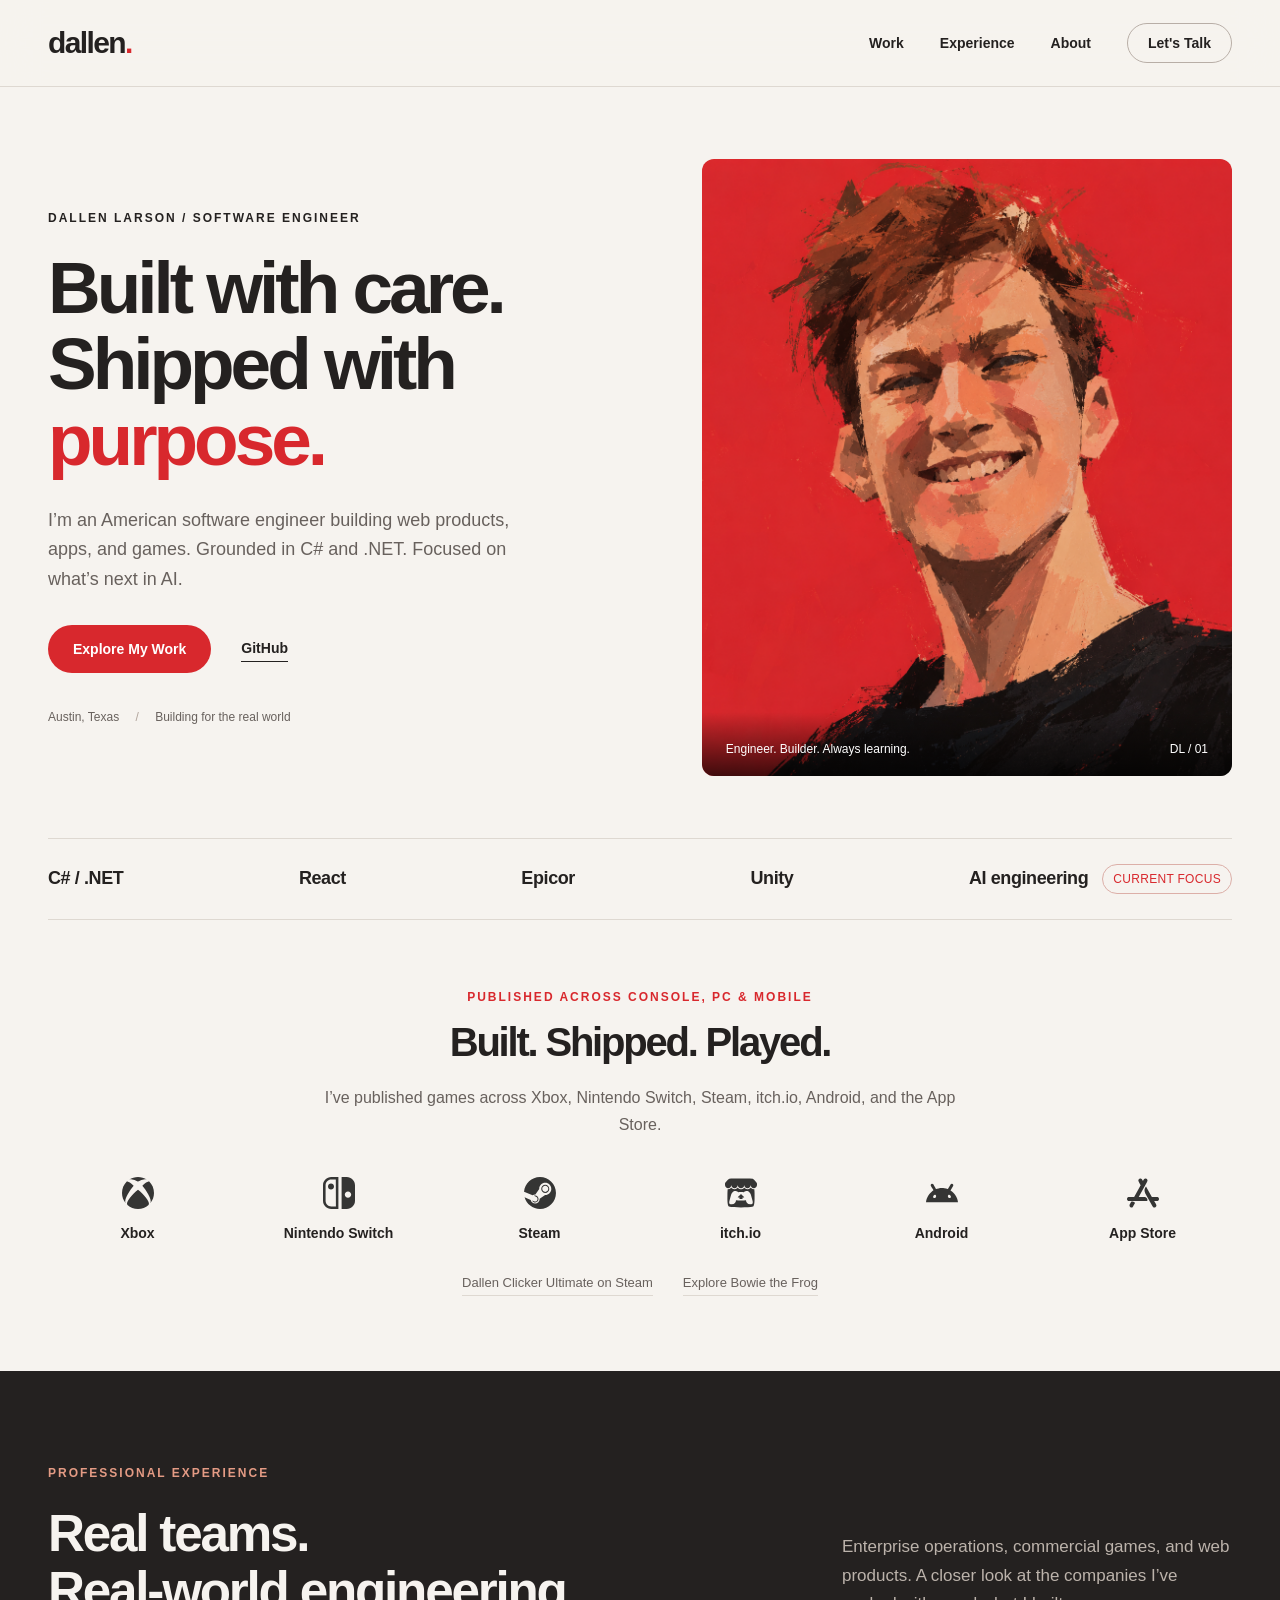
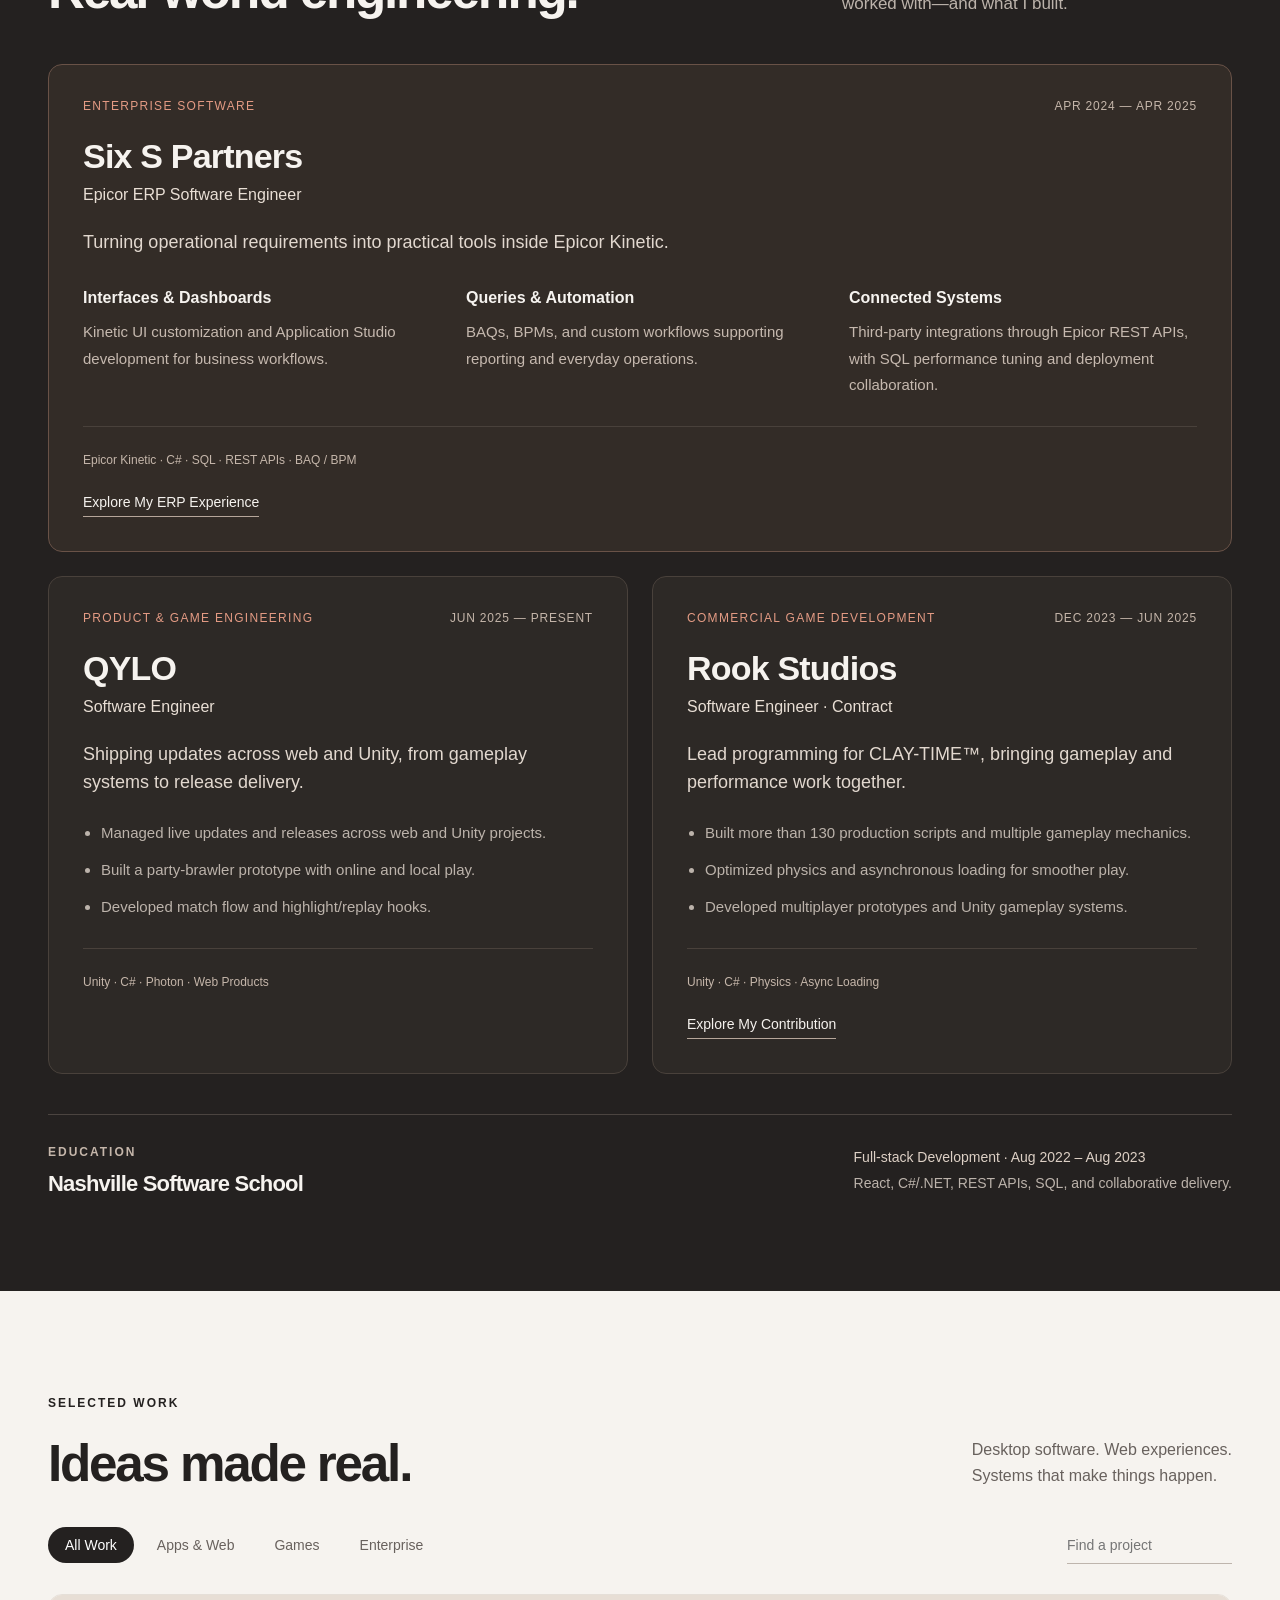
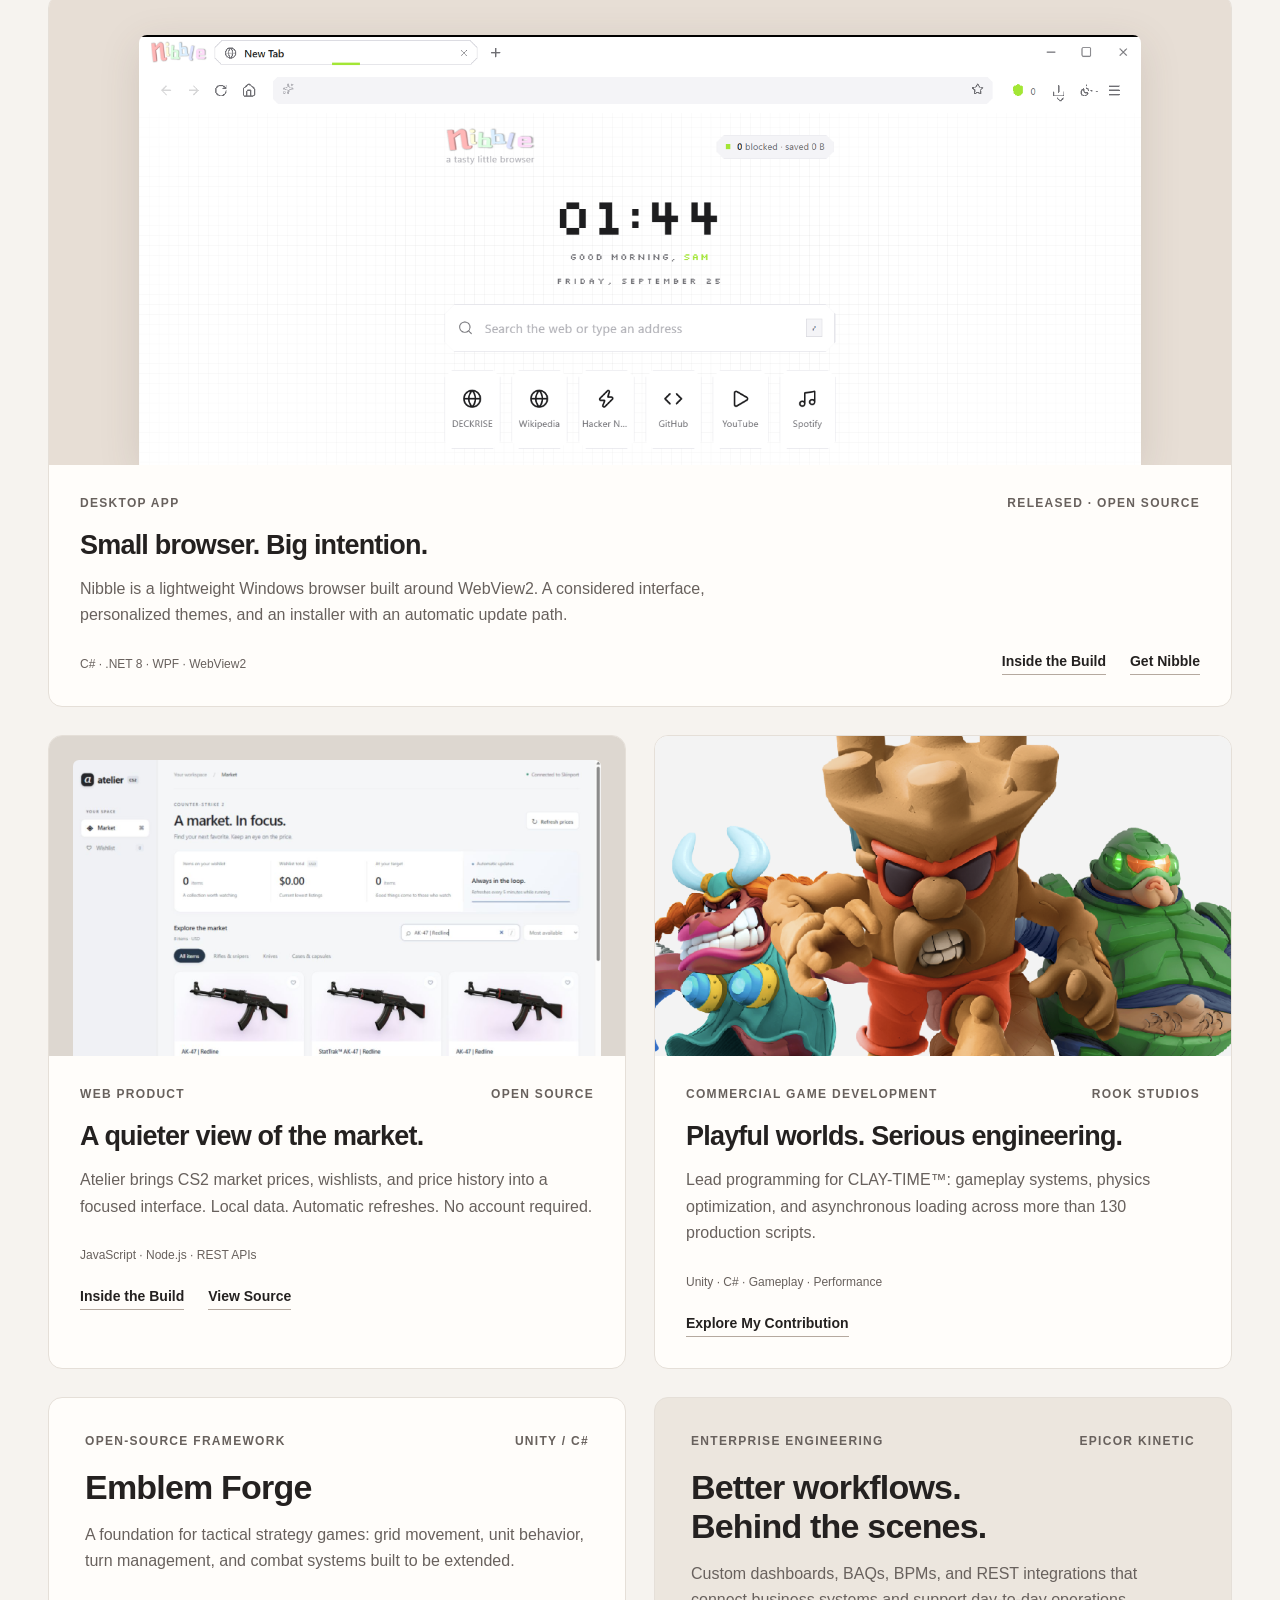
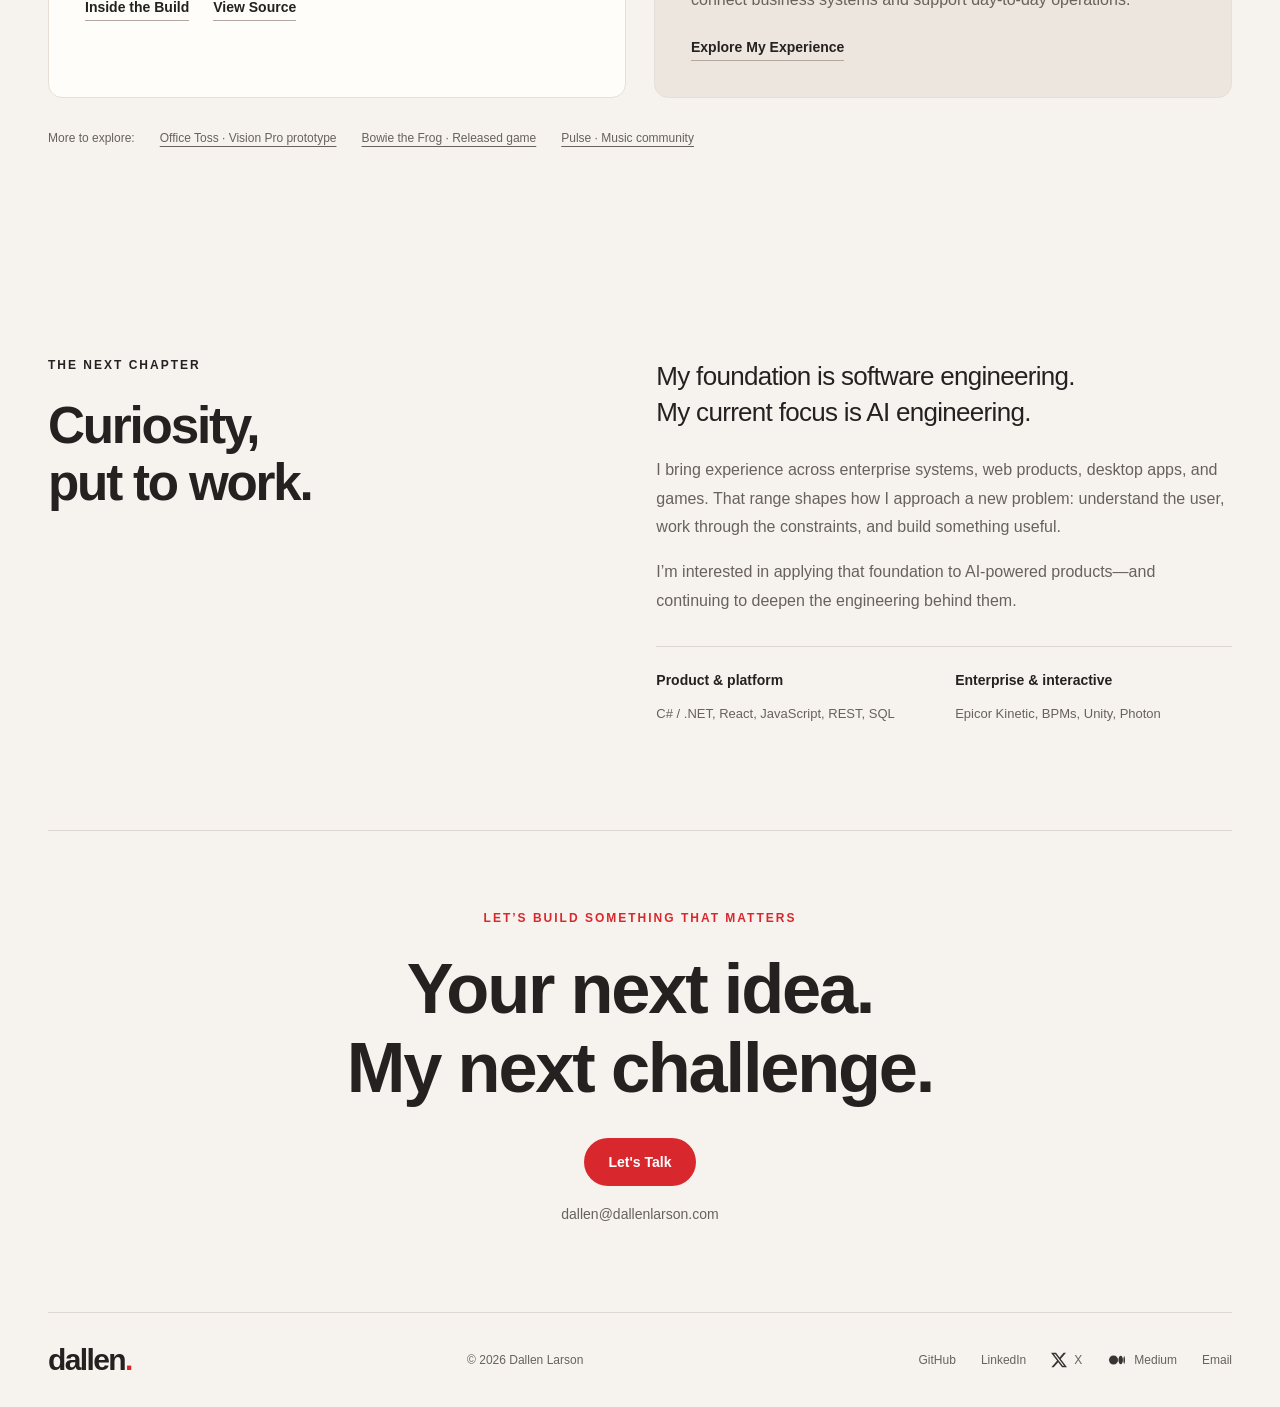
==== index.html @ c0025790 "Highlight professional experience and multiplatform game releases" ====
<!doctype html>
<html lang="en">
<head>
<meta charset="utf-8"><meta name="viewport" content="width=device-width, initial-scale=1">
<title>Dallen Larson — Software Engineer · AI, .NET & React</title>
<meta name="description" content="American software engineer building web products, apps, and games. Explore Dallen Larson’s work in C#/.NET, React, Epicor, and Unity, with a current focus on AI engineering.">
<meta name="theme-color" content="#f6f3ef"><meta property="og:title" content="Dallen Larson — Software Engineer"><meta property="og:description" content="Thoughtful software. From the first idea to the shipped product."><meta property="og:type" content="website"><meta property="og:url" content="https://dallenlarson.com/">
<link rel="icon" href="favicon.svg" type="image/svg+xml"><link rel="stylesheet" href="style.css">
</head>
<body>
<a class="skip-link" href="#main">Skip to content</a>
<header class="site-header"><div class="container nav"><a class="brand" href="#home" aria-label="Dallen Larson home">dallen<span>.</span></a><nav aria-label="Main navigation"><a href="#projects">Work</a><a href="#experience">Experience</a><a href="#about">About</a><a class="nav-contact" href="mailto:dallen@dallenlarson.com">Let's Talk</a></nav></div></header>
<main id="main">
<section class="hero container" id="home">
<div class="hero-copy"><p class="eyebrow">DALLEN LARSON / SOFTWARE ENGINEER</p><h1>Built with care.<br>Shipped with<br><span>purpose.</span></h1><p class="hero-description">I’m an American software engineer building web products, apps, and games. Grounded in C# and .NET. Focused on what’s next in AI.</p><div class="hero-actions"><a class="button primary" href="#projects">Explore My Work</a><a class="text-link" href="https://github.com/DallenLarson">GitHub</a></div><p class="hero-location">Austin, Texas <span aria-hidden="true">/</span> Building for the real world</p></div>
<figure class="portrait"><img src="assets/portrait.png" alt="Painted portrait of Dallen Larson against a vibrant red background" width="1254" height="1254" fetchpriority="high"><figcaption><span>Engineer. Builder. Always learning.</span><span>DL / 01</span></figcaption></figure>
</section>
<div class="stack container" aria-label="Technologies and focus"><span>C# / .NET</span><span>React</span><span>Epicor</span><span>Unity</span><span class="stack-focus">AI engineering <small>Current focus</small></span></div>
<section class="release-section container" aria-labelledby="release-title"><div class="release-heading"><p class="eyebrow">PUBLISHED ACROSS CONSOLE, PC & MOBILE</p><h2 id="release-title">Built. Shipped. Played.</h2><p>I’ve published games across Xbox, Nintendo Switch, Steam, itch.io, Android, and the App Store.</p></div><ul class="platforms"><li><img src="assets/icons/xbox.svg" width="32" height="32" alt=""><span>Xbox</span></li><li><img src="assets/icons/nintendoswitch.svg" width="32" height="32" alt=""><span>Nintendo Switch</span></li><li><img src="assets/icons/steam.svg" width="32" height="32" alt=""><span>Steam</span></li><li><img src="assets/icons/itchdotio.svg" width="32" height="32" alt=""><span>itch.io</span></li><li><img src="assets/icons/android.svg" width="32" height="32" alt=""><span>Android</span></li><li><img src="assets/icons/appstore.svg" width="32" height="32" alt=""><span>App Store</span></li></ul><div class="release-evidence"><a href="https://store.steampowered.com/app/1394420/Dallen_Clicker_Ultimate/">Dallen Clicker Ultimate on Steam</a><a href="https://github.com/DallenLarson/BowieTheFrog">Explore Bowie the Frog</a></div></section>
<section class="experience-section" id="experience"><div class="container"><div class="career-heading"><div><p class="eyebrow">PROFESSIONAL EXPERIENCE</p><h2>Real teams.<br>Real-world engineering.</h2></div><p>Enterprise operations, commercial games, and web products. A closer look at the companies I’ve worked with—and what I built.</p></div><div class="career-grid">
<article class="career-card career-erp"><div class="career-top"><span class="career-category">ENTERPRISE SOFTWARE</span><span class="role-date">APR 2024 — APR 2025</span></div><h3>Six S Partners</h3><p class="career-role">Epicor ERP Software Engineer</p><p class="career-summary">Turning operational requirements into practical tools inside Epicor Kinetic.</p><div class="erp-contributions"><div><h4>Interfaces & Dashboards</h4><p>Kinetic UI customization and Application Studio development for business workflows.</p></div><div><h4>Queries & Automation</h4><p>BAQs, BPMs, and custom workflows supporting reporting and everyday operations.</p></div><div><h4>Connected Systems</h4><p>Third-party integrations through Epicor REST APIs, with SQL performance tuning and deployment collaboration.</p></div></div><p class="career-stack">Epicor Kinetic · C# · SQL · REST APIs · BAQ / BPM</p><button class="career-link" data-project="epicor">Explore My ERP Experience</button></article>
<article class="career-card"><div class="career-top"><span class="career-category">PRODUCT & GAME ENGINEERING</span><span class="role-date">JUN 2025 — PRESENT</span></div><h3>QYLO</h3><p class="career-role">Software Engineer</p><p class="career-summary">Shipping updates across web and Unity, from gameplay systems to release delivery.</p><ul><li>Managed live updates and releases across web and Unity projects.</li><li>Built a party-brawler prototype with online and local play.</li><li>Developed match flow and highlight/replay hooks.</li></ul><p class="career-stack">Unity · C# · Photon · Web Products</p></article>
<article class="career-card"><div class="career-top"><span class="career-category">COMMERCIAL GAME DEVELOPMENT</span><span class="role-date">DEC 2023 — JUN 2025</span></div><h3>Rook Studios</h3><p class="career-role">Software Engineer · Contract</p><p class="career-summary">Lead programming for CLAY-TIME™, bringing gameplay and performance work together.</p><ul><li>Built more than 130 production scripts and multiple gameplay mechanics.</li><li>Optimized physics and asynchronous loading for smoother play.</li><li>Developed multiplayer prototypes and Unity gameplay systems.</li></ul><p class="career-stack">Unity · C# · Physics · Async Loading</p><button class="career-link" data-project="clay">Explore My Contribution</button></article>
</div><div class="career-education"><div><p class="eyebrow">EDUCATION</p><h3>Nashville Software School</h3></div><p>Full-stack Development · Aug 2022 – Aug 2023<br><span>React, C#/.NET, REST APIs, SQL, and collaborative delivery.</span></p></div></div></section>
<section class="section container" id="projects"><div class="section-heading"><div><p class="eyebrow">SELECTED WORK</p><h2>Ideas made real.</h2></div><p>Desktop software. Web experiences.<br>Systems that make things happen.</p></div>
<div class="project-tools"><div class="filters" role="group" aria-label="Filter projects"><button class="filter active" data-filter="all" aria-pressed="true">All Work</button><button class="filter" data-filter="apps" aria-pressed="false">Apps & Web</button><button class="filter" data-filter="games" aria-pressed="false">Games</button><button class="filter" data-filter="enterprise" aria-pressed="false">Enterprise</button></div><input id="search" type="search" aria-label="Search projects" placeholder="Find a project"></div>
<div class="project-grid">
<article class="project featured" data-category="apps"><div class="project-image nibble-image"><img src="assets/nibble.png" width="1600" height="1000" loading="lazy" alt="Nibble browser home screen with a minimal search interface"></div><div class="project-content"><div class="project-meta"><span>DESKTOP APP</span><span>RELEASED · OPEN SOURCE</span></div><h3>Small browser. Big intention.</h3><p>Nibble is a lightweight Windows browser built around WebView2. A considered interface, personalized themes, and an installer with an automatic update path.</p><div class="project-bottom"><span class="tech">C# · .NET 8 · WPF · WebView2</span><div class="project-links"><button data-project="nibble">Inside the Build</button><a href="https://github.com/DallenLarson/nibble/releases/latest">Get Nibble</a></div></div></div></article>
<article class="project" data-category="apps"><div class="project-image atelier-image"><img src="assets/atelier.png" width="1600" height="1000" loading="lazy" alt="Atelier’s CS2 market tracking interface"></div><div class="project-content"><div class="project-meta"><span>WEB PRODUCT</span><span>OPEN SOURCE</span></div><h3>A quieter view of the market.</h3><p>Atelier brings CS2 market prices, wishlists, and price history into a focused interface. Local data. Automatic refreshes. No account required.</p><span class="tech">JavaScript · Node.js · REST APIs</span><div class="project-links"><button data-project="atelier">Inside the Build</button><a href="https://github.com/DallenLarson/cs2-atelier">View Source</a></div></div></article>
<article class="project" data-category="games"><div class="project-image clay-image"><img src="assets/clay.png" loading="lazy" alt="CLAY-TIME game artwork"></div><div class="project-content"><div class="project-meta"><span>COMMERCIAL GAME DEVELOPMENT</span><span>ROOK STUDIOS</span></div><h3>Playful worlds. Serious engineering.</h3><p>Lead programming for CLAY-TIME™: gameplay systems, physics optimization, and asynchronous loading across more than 130 production scripts.</p><span class="tech">Unity · C# · Gameplay · Performance</span><div class="project-links"><button data-project="clay">Explore My Contribution</button></div></div></article>
<article class="project text-project" data-category="games"><div class="project-content"><div class="project-meta"><span>OPEN-SOURCE FRAMEWORK</span><span>UNITY / C#</span></div><h3>Emblem Forge</h3><p>A foundation for tactical strategy games: grid movement, unit behavior, turn management, and combat systems built to be extended.</p><div class="project-links"><button data-project="emblem">Inside the Build</button><a href="https://github.com/DallenLarson/EmblemForge">View Source</a></div></div></article>
<article class="project text-project enterprise" data-category="enterprise"><div class="project-content"><div class="project-meta"><span>ENTERPRISE ENGINEERING</span><span>EPICOR KINETIC</span></div><h3>Better workflows.<br>Behind the scenes.</h3><p>Custom dashboards, BAQs, BPMs, and REST integrations that connect business systems and support day-to-day operations.</p><div class="project-links"><button data-project="epicor">Explore My Experience</button></div></div></article>
</div><p id="empty" hidden>No projects match. Try another search or category.</p><p class="more-work">More to explore: <a href="https://github.com/DallenLarson/Office-Toss">Office Toss · Vision Pro prototype</a><a href="https://github.com/DallenLarson/BowieTheFrog">Bowie the Frog · Released game</a><a href="https://github.com/DallenLarson/Pulse">Pulse · Music community</a></p>
</section>
<section class="section container about-layout" id="about"><div><p class="eyebrow">THE NEXT CHAPTER</p><h2>Curiosity,<br>put to work.</h2></div><div class="about-copy"><p class="large-copy">My foundation is software engineering.<br>My current focus is AI engineering.</p><p>I bring experience across enterprise systems, web products, desktop apps, and games. That range shapes how I approach a new problem: understand the user, work through the constraints, and build something useful.</p><p>I’m interested in applying that foundation to AI-powered products—and continuing to deepen the engineering behind them.</p><div class="expertise"><div><h3>Product & platform</h3><p>C# / .NET, React, JavaScript, REST, SQL</p></div><div><h3>Enterprise & interactive</h3><p>Epicor Kinetic, BPMs, Unity, Photon</p></div></div></div></section>
<section class="contact-section container" id="contact"><p class="eyebrow">LET’S BUILD SOMETHING THAT MATTERS</p><h2>Your next idea.<br>My next challenge.</h2><a class="button primary" href="mailto:dallen@dallenlarson.com">Let's Talk</a><a class="email-link" href="mailto:dallen@dallenlarson.com">dallen@dallenlarson.com</a></section>
</main>
<footer class="container footer"><a class="brand" href="#home">dallen<span>.</span></a><p>© <span id="year">2026</span> Dallen Larson</p><div><a href="https://github.com/DallenLarson">GitHub</a><a href="https://www.linkedin.com/in/dallen-larson/">LinkedIn</a><a href="https://x.com/dallenlarson" class="social-icon"><img src="assets/icons/x.svg" width="16" height="16" alt="">X</a><a href="https://medium.com/@dallenlarson" class="social-icon"><img src="assets/icons/medium.svg" width="20" height="16" alt="">Medium</a><a href="mailto:dallen@dallenlarson.com">Email</a></div></footer>
<dialog id="project-dialog" aria-labelledby="dialog-title"><div class="dialog-inner"><button class="dialog-close" aria-label="Close project details">×</button><p class="eyebrow" id="dialog-label"></p><h2 id="dialog-title"></h2><div id="dialog-body"></div></div></dialog>
<script src="script.js"></script>
</body></html>
---- style.css ----
:root{--paper:#f6f3ef;--ink:#242120;--muted:#68615d;--red:#d8282d;--line:#ded8d1;--white:#fffdfa}*{box-sizing:border-box}html{scroll-behavior:smooth;scroll-padding-top:100px}body{margin:0;background:var(--paper);color:var(--ink);font-family:Inter,-apple-system,BlinkMacSystemFont,"Segoe UI",sans-serif;-webkit-font-smoothing:antialiased}a{color:inherit;text-decoration:none}button,input{font:inherit}button,a,input{-webkit-tap-highlight-color:transparent}button{cursor:pointer}a,button{touch-action:manipulation}a:focus-visible,button:focus-visible,input:focus-visible{outline:3px solid var(--red);outline-offset:5px}button:hover,a:hover{color:var(--red)}.container{width:min(1240px,calc(100% - 96px));margin-inline:auto}.site-header{position:sticky;top:0;z-index:10;background:rgba(246,243,239,.94);backdrop-filter:blur(20px);border-bottom:1px solid var(--line)}.nav{height:86px;display:flex;align-items:center;justify-content:space-between}.brand{font-size:30px;font-weight:760;letter-spacing:-1.6px}.brand span{color:var(--red)}nav{display:flex;align-items:center;gap:36px;font-size:14px;font-weight:550}.nav-contact{border:1px solid #b8aea6;padding:11px 20px;border-radius:30px}.hero{display:grid;grid-template-columns:1.12fr 1fr;gap:60px;align-items:center;padding-block:72px 62px}.eyebrow{font-size:12px;letter-spacing:2px;font-weight:650;margin:0 0 25px}.hero h1{font-size:clamp(52px,5.7vw,82px);line-height:1.04;letter-spacing:-4px;font-weight:650;margin:0 0 28px}.hero h1 span{color:var(--red)}.hero-description{max-width:465px;font-size:18px;line-height:1.65;color:var(--muted)}.hero-actions{display:flex;gap:30px;align-items:center;margin-top:30px}.button{display:inline-flex;justify-content:center;align-items:center;min-height:48px;padding:14px 25px;border-radius:30px;font-size:14px;font-weight:600;transition:background .2s,transform .2s}.primary{background:var(--red);color:white}.primary:hover{background:#b91920;color:white;transform:translateY(-2px)}.text-link{font-size:14px;font-weight:600;border-bottom:1px solid var(--ink);padding:5px 0}.hero-location{font-size:12px;color:var(--muted);margin:37px 0 0}.hero-location span{margin:0 13px;color:#b1a49c}.portrait{margin:0;position:relative;border-radius:12px;overflow:hidden;background:var(--red);aspect-ratio:.86}.portrait img{display:block;width:100%;height:100%;object-fit:cover}.portrait figcaption{position:absolute;inset:auto 0 0;display:flex;justify-content:space-between;gap:15px;padding:30px 24px 20px;color:#fff;font-size:12px;background:linear-gradient(transparent,rgba(0,0,0,.7))}.stack{display:flex;justify-content:space-between;align-items:center;border-block:1px solid var(--line);padding-block:25px;gap:20px}.stack>span{font-size:18px;font-weight:600;letter-spacing:-.4px}.stack-focus{display:flex;gap:14px;align-items:center}.stack small{font-size:10px;font-weight:500;text-transform:uppercase;letter-spacing:1px;color:var(--red);padding:7px 10px;border:1px solid #dcafa8;border-radius:20px}.section{padding-block:105px}.section-heading{display:flex;justify-content:space-between;align-items:flex-end;margin-bottom:34px}h2{font-size:clamp(36px,4vw,55px);font-weight:600;letter-spacing:-2.2px;line-height:1.12;margin:0}.section-heading p:not(.eyebrow){font-size:16px;line-height:1.6;color:var(--muted);margin:0 0 4px}.project-tools{display:flex;justify-content:space-between;gap:24px;align-items:center;margin-bottom:30px}.filters{display:flex;flex-wrap:wrap;gap:6px}.filter{border:0;border-radius:24px;padding:10px 17px;font-size:14px;background:transparent;color:var(--muted)}.filter.active{background:var(--ink);color:white}#search{border:0;border-bottom:1px solid #beb5ad;background:transparent;padding:10px 0;font-size:14px;width:165px;border-radius:0}.project-grid{display:grid;grid-template-columns:1fr 1fr;gap:28px}.project{overflow:hidden;border-radius:14px;background:var(--white);border:1px solid #e5dfd8}.featured{grid-column:1/-1}.project-image{height:320px;overflow:hidden;display:flex;align-items:center;justify-content:center}.project-image img{width:100%;height:100%;object-fit:cover;transition:transform .6s}.nibble-image{height:470px;background:#e7ded5;padding:40px 90px 0}.nibble-image img{object-fit:cover;object-position:top;border-radius:8px 8px 0 0;box-shadow:0 10px 40px #51423825}.atelier-image{background:#ddd7d0;padding:24px 24px 0}.atelier-image img{object-fit:cover;object-position:top left;border-radius:6px 6px 0 0}.clay-image{background:#202021}.clay-image img{object-fit:cover}.project-content{padding:31px}.project-meta{display:flex;justify-content:space-between;gap:12px;font-size:10px;letter-spacing:1.3px;color:var(--muted);font-weight:600;margin-bottom:20px}h3{font-size:27px;line-height:1.15;letter-spacing:-.8px;font-weight:600;margin:0 0 15px}.project-content>p{font-size:16px;line-height:1.65;color:var(--muted);max-width:700px;margin:0 0 25px}.tech{font-size:12px;color:var(--muted)}.project-bottom{display:flex;justify-content:space-between;gap:24px;align-items:center}.project-links{display:flex;flex-wrap:wrap;gap:24px;margin-top:25px}.project-bottom .project-links{margin-top:0}.project-links a,.project-links button{font-size:14px;font-weight:600;background:none;border:0;border-bottom:1px solid #b5a99f;padding:0 0 5px;color:var(--ink)}.project-links a:hover,.project-links button:hover{color:var(--red);border-color:var(--red)}.text-project .project-content{padding:36px}.text-project h3{font-size:34px}.enterprise{background:#ece6de}.more-work{display:flex;flex-wrap:wrap;gap:13px 25px;font-size:12px;color:var(--muted);margin:30px 0 0;line-height:1.7}.more-work a{text-decoration:underline;text-underline-offset:4px}.experience-section{background:#242120;color:var(--paper);padding-block:95px}.experience-layout{display:grid;grid-template-columns:1fr 1.1fr;gap:85px}.experience-layout h2{font-size:44px}.experience-layout .eyebrow{color:#e68c70}.section-intro{color:#bcb3ab;line-height:1.7;max-width:320px}.timeline article{padding:26px 0;border-top:1px solid #4b4440}.timeline article:first-child{padding-top:0;border-top:0}.timeline article:last-child{padding-bottom:0}.role-date{font-size:11px;letter-spacing:1.5px;color:#c5b6aa;margin:0 0 12px}.timeline h3{font-size:21px;letter-spacing:-.4px}.timeline h3 span{display:block;color:#e49b84;font-size:14px;letter-spacing:0;margin-top:9px}.timeline article>p:last-child{color:#bcb3ab;font-size:15px;line-height:1.7;margin-bottom:0}.about-layout{display:grid;grid-template-columns:1fr 1.1fr;gap:85px}.large-copy{font-size:26px;line-height:1.4;letter-spacing:-.7px;margin:0 0 25px}.about-copy>p:not(.large-copy){color:var(--muted);line-height:1.8;font-size:16px}.expertise{border-top:1px solid var(--line);margin-top:30px;padding-top:25px;display:grid;gap:22px;grid-template-columns:1fr 1fr}.expertise h3{font-size:14px;letter-spacing:0}.expertise p{font-size:13px;line-height:1.7;color:var(--muted);margin:0}.contact-section{border-top:1px solid var(--line);text-align:center;padding-block:80px 90px}.contact-section h2{font-size:clamp(40px,5.5vw,72px);margin-bottom:30px}.contact-section .eyebrow{color:var(--red)}.email-link{display:block;font-size:14px;color:var(--muted);margin-top:20px}.footer{border-top:1px solid var(--line);padding-block:28px;display:flex;justify-content:space-between;align-items:center;gap:25px}.footer p,.footer>div{font-size:12px;color:var(--muted)}.footer>div{display:flex;gap:25px}.skip-link{position:fixed;top:-100px;left:20px;z-index:100;background:white;padding:15px}.skip-link:focus{top:10px}[hidden]{display:none!important}dialog{border:1px solid var(--line);background:var(--paper);color:var(--ink);border-radius:18px;padding:0;width:min(640px,calc(100% - 32px));max-height:85vh}dialog::backdrop{background:#17131199;backdrop-filter:blur(6px)}.dialog-inner{padding:45px}.dialog-close{position:absolute;top:10px;right:15px;background:none;border:0;font-size:30px;width:40px;height:40px}.dialog-inner h2{font-size:38px;margin-bottom:25px}.dialog-inner p,.dialog-inner li{font-size:16px;line-height:1.7;color:var(--muted)}.dialog-inner h3{font-size:18px;letter-spacing:0;margin-top:25px}.dialog-inner a{color:var(--red);text-decoration:underline}body:has(dialog[open]){overflow:hidden}@media(min-width:1500px){.hero{padding-block:85px}.portrait{max-height:620px}}@media(max-width:1000px){.container{width:calc(100% - 56px)}.hero{gap:35px}.hero h1{font-size:59px;letter-spacing:-3px}.hero-description{font-size:16px}.stack{flex-wrap:wrap}.stack>span{font-size:16px}.stack-focus{gap:8px}.nibble-image{height:370px;padding:30px 45px 0}.project-image:not(.nibble-image){height:250px}.experience-layout,.about-layout{gap:45px}.experience-layout h2{font-size:37px}.project-bottom{align-items:flex-start;flex-direction:column}.project-meta{flex-wrap:wrap;font-size:9px}}@media(max-width:700px){.container{width:calc(100% - 40px)}.nav{height:72px}nav{gap:18px;font-size:12px}nav>a:nth-child(2),nav>a:nth-child(3){display:none}.nav-contact{padding:9px 15px}.hero{grid-template-columns:1fr;padding-block:45px 35px;gap:35px}.hero h1{font-size:clamp(49px,11vw,73px);letter-spacing:-2.8px}.eyebrow{font-size:10px;letter-spacing:1.6px;margin-bottom:22px}.hero-description{font-size:17px;max-width:100%}.hero-location{margin-top:25px}.portrait{aspect-ratio:1.05;max-height:480px}.portrait img{object-position:center 42%}.stack{justify-content:flex-start;gap:20px 27px;padding-block:22px}.stack>span{font-size:14px}.stack small{font-size:9px}.section{padding-block:65px}.section-heading{display:block}.section-heading>p{margin-top:20px!important;font-size:14px!important}.project-tools{display:block}.filters{gap:2px}.filter{font-size:12px;padding:10px 12px}#search{width:100%;margin-top:14px}.project-grid{grid-template-columns:1fr;gap:22px}.featured{grid-column:auto}.nibble-image{height:235px;padding:22px 20px 0}.project-image:not(.nibble-image){height:235px}.project-content,.text-project .project-content{padding:24px}.project-content h3{font-size:27px}.project-content>p{font-size:15px}.project-meta{font-size:9px;gap:8px}.project-links{gap:20px}.more-work{display:block}.more-work a{display:block;margin-top:12px}.experience-section{padding-block:60px}.experience-layout,.about-layout{grid-template-columns:1fr;gap:35px}.experience-layout h2{font-size:38px}.section-intro{max-width:100%}.large-copy{font-size:23px}.expertise{gap:18px}.contact-section{padding-block:55px 65px}.footer{flex-wrap:wrap}.footer>div{width:100%;justify-content:space-between}.dialog-inner{padding:40px 25px 25px}.dialog-inner h2{font-size:32px}}@media(prefers-reduced-motion:reduce){html{scroll-behavior:auto}*,*::before,*::after{transition:none!important;animation:none!important}}
/* Keep secondary metadata readable across screen sizes. */
.project-meta,.role-date,.eyebrow{font-size:12px}
.stack small{font-size:12px;letter-spacing:.3px}
@media(min-width:701px) and (max-width:900px){.hero h1{font-size:48px;letter-spacing:-2.5px}.hero{gap:28px}.hero .eyebrow{letter-spacing:1px}.portrait figcaption{font-size:12px;padding:24px 14px 16px}.portrait figcaption span:last-child{display:none}.stack-focus{flex-wrap:wrap}.experience-layout,.about-layout{gap:30px}}
/* Release platforms share one monochrome visual language. */
.release-section{padding-block:70px 75px}.release-heading{text-align:center}.release-heading .eyebrow{color:var(--red);margin-bottom:16px}.release-heading h2{font-size:40px}.release-heading>p:last-child{font-size:16px;line-height:1.7;color:var(--muted);max-width:640px;margin:20px auto 0}.platforms{list-style:none;padding:0;margin:38px 0 0;display:grid;grid-template-columns:repeat(6,1fr);gap:22px}.platforms li{display:flex;align-items:center;justify-content:center;flex-direction:column;gap:16px;font-size:14px;font-weight:550}.platforms img,.social-icon img{opacity:.78}.platforms img{width:32px;height:32px;object-fit:contain}.release-evidence{display:flex;justify-content:center;flex-wrap:wrap;gap:18px 30px;margin-top:34px;font-size:13px;color:var(--muted)}.release-evidence a{border-bottom:1px solid var(--line);padding-bottom:5px}.career-heading{display:flex;align-items:flex-end;justify-content:space-between;gap:50px;margin-bottom:45px}.career-heading .eyebrow{color:#e49b84}.career-heading>p{max-width:390px;color:#bcb3ab;font-size:17px;line-height:1.7;margin:0}.career-grid{display:grid;grid-template-columns:1fr 1fr;gap:24px}.career-card{background:#2d2926;border:1px solid #49413b;border-radius:14px;padding:34px;min-width:0}.career-top{display:flex;justify-content:space-between;gap:15px;flex-wrap:wrap;margin-bottom:24px}.career-category{font-size:12px;letter-spacing:1.3px;color:#e49b84}.career-top .role-date{margin:0;font-size:12px;letter-spacing:.8px}.career-card h3{font-size:34px;margin-bottom:10px}.career-role{font-size:16px;color:#e9dfd5;margin:0 0 24px}.career-summary{font-size:18px;line-height:1.6;max-width:660px;color:#e2d8cf;margin:0 0 22px}.career-card ul{padding-left:18px;margin:0;color:#bcb3ab;font-size:15px;line-height:1.8}.career-card li+li{margin-top:10px}.career-stack{font-size:12px;color:#c5b6aa;border-top:1px solid #49413b;padding-top:23px;margin:28px 0 0;line-height:1.8}.career-link{border:0;border-bottom:1px solid #b6a69a;background:none;color:#f6f3ef;padding:0 0 6px;margin-top:22px;font-size:14px}.career-link:hover{color:#f0aa91}.career-erp{grid-column:1/-1;background:#332c27;border-color:#695247}.erp-contributions{display:grid;grid-template-columns:repeat(3,1fr);gap:35px;margin-top:32px}.erp-contributions h4{font-size:16px;margin:0 0 12px;font-weight:600}.erp-contributions p{font-size:15px;color:#c6b9af;line-height:1.75;margin:0}.career-education{margin-top:40px;padding-top:30px;border-top:1px solid #4b4440;display:flex;justify-content:space-between;gap:30px;align-items:center}.career-education .eyebrow{font-size:12px;color:#c5b6aa;margin-bottom:12px}.career-education h3{font-size:22px;margin:0}.career-education>p{font-size:14px;line-height:1.8;color:#ddd0c5;margin:0}.career-education span{color:#bcb3ab}.social-icon{display:inline-flex;gap:7px;align-items:center}.footer>div{flex-wrap:wrap;align-items:center}
@media(max-width:900px){.career-heading{display:block}.career-heading>p{margin-top:25px;max-width:600px}.career-card{padding:26px}.erp-contributions{gap:22px}.platforms{gap:15px}.career-education{align-items:flex-start}.footer{flex-wrap:wrap}}
@media(max-width:600px){.release-section{padding-block:50px}.release-heading h2{font-size:34px}.platforms{grid-template-columns:repeat(3,1fr);row-gap:32px}.platforms li{font-size:12px;gap:12px}.platforms img{width:28px;height:28px}.release-evidence{font-size:12px}.career-grid{grid-template-columns:1fr}.career-erp{grid-column:auto}.career-card h3{font-size:30px}.career-summary{font-size:17px}.erp-contributions{grid-template-columns:1fr;gap:24px}.career-heading h2{font-size:36px}.career-heading>p{font-size:16px}.career-education{flex-direction:column;gap:22px}.footer>div{justify-content:flex-start;gap:20px 25px}}
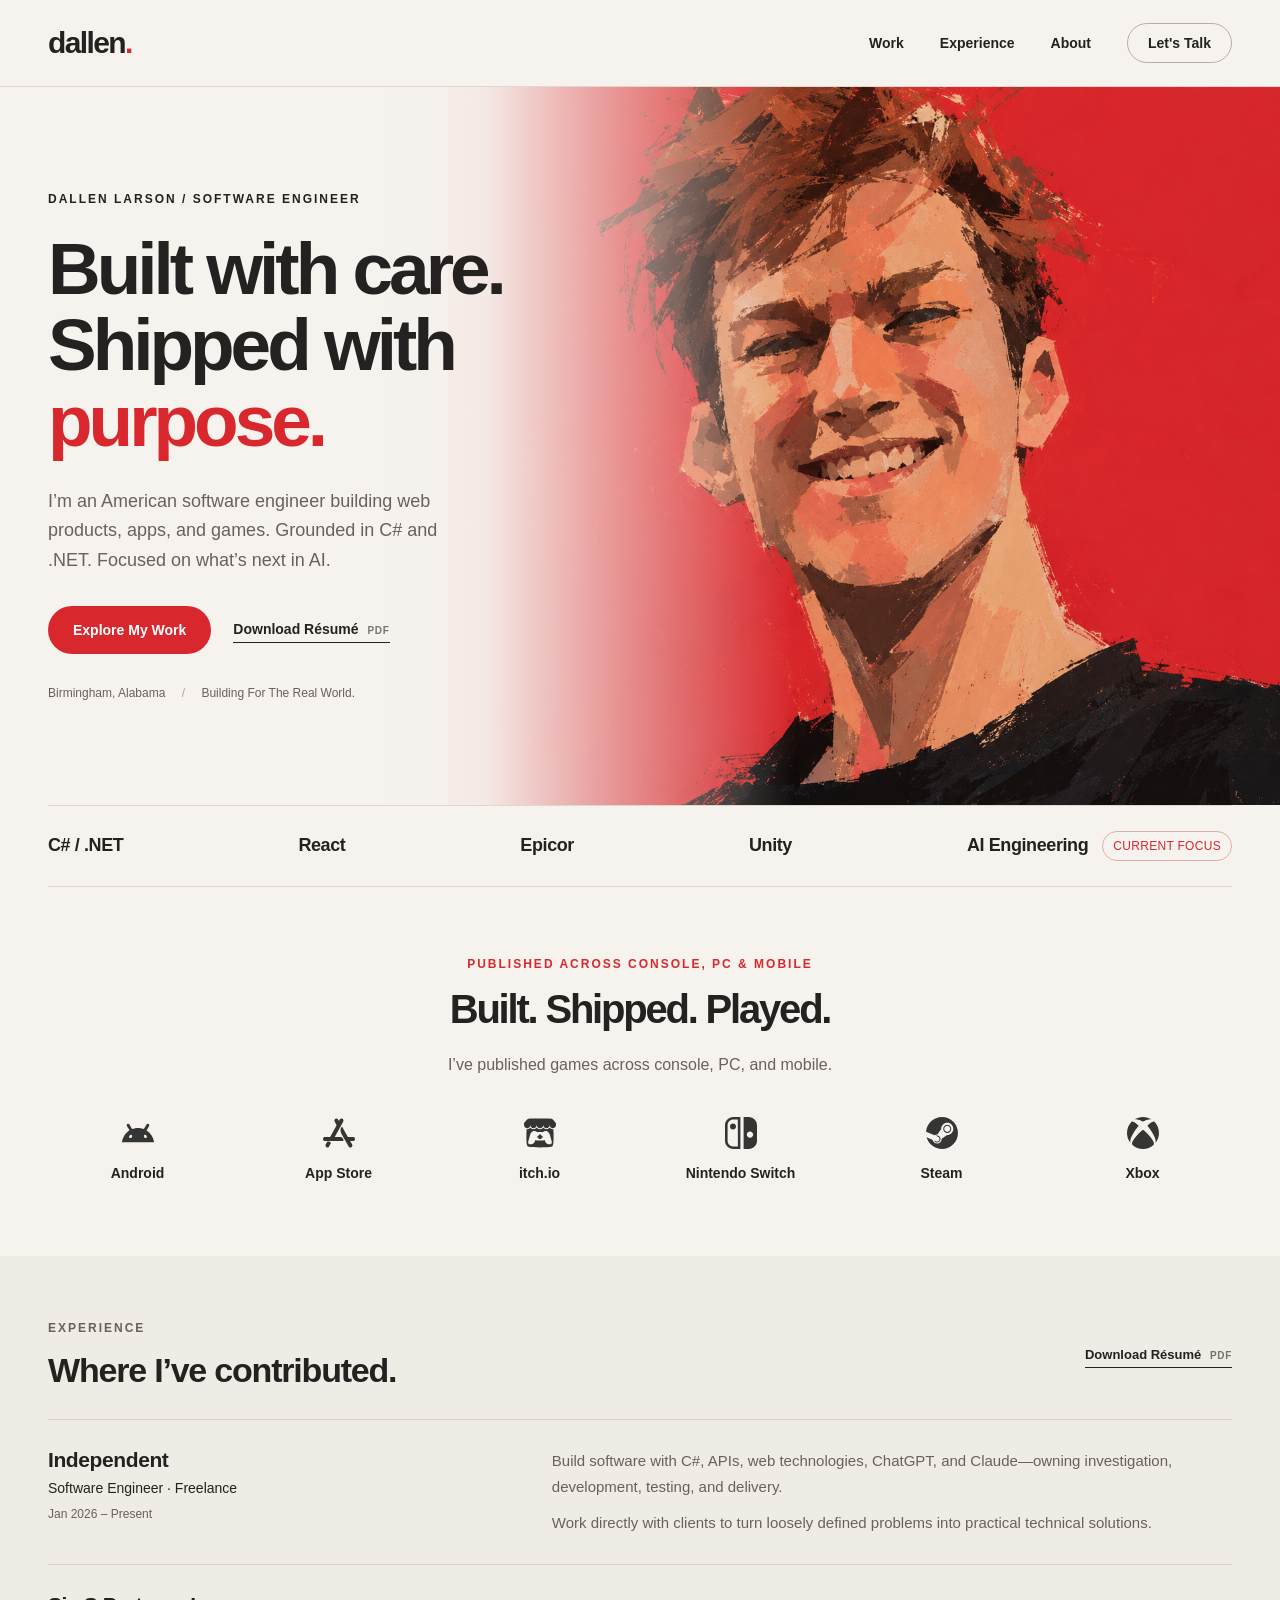
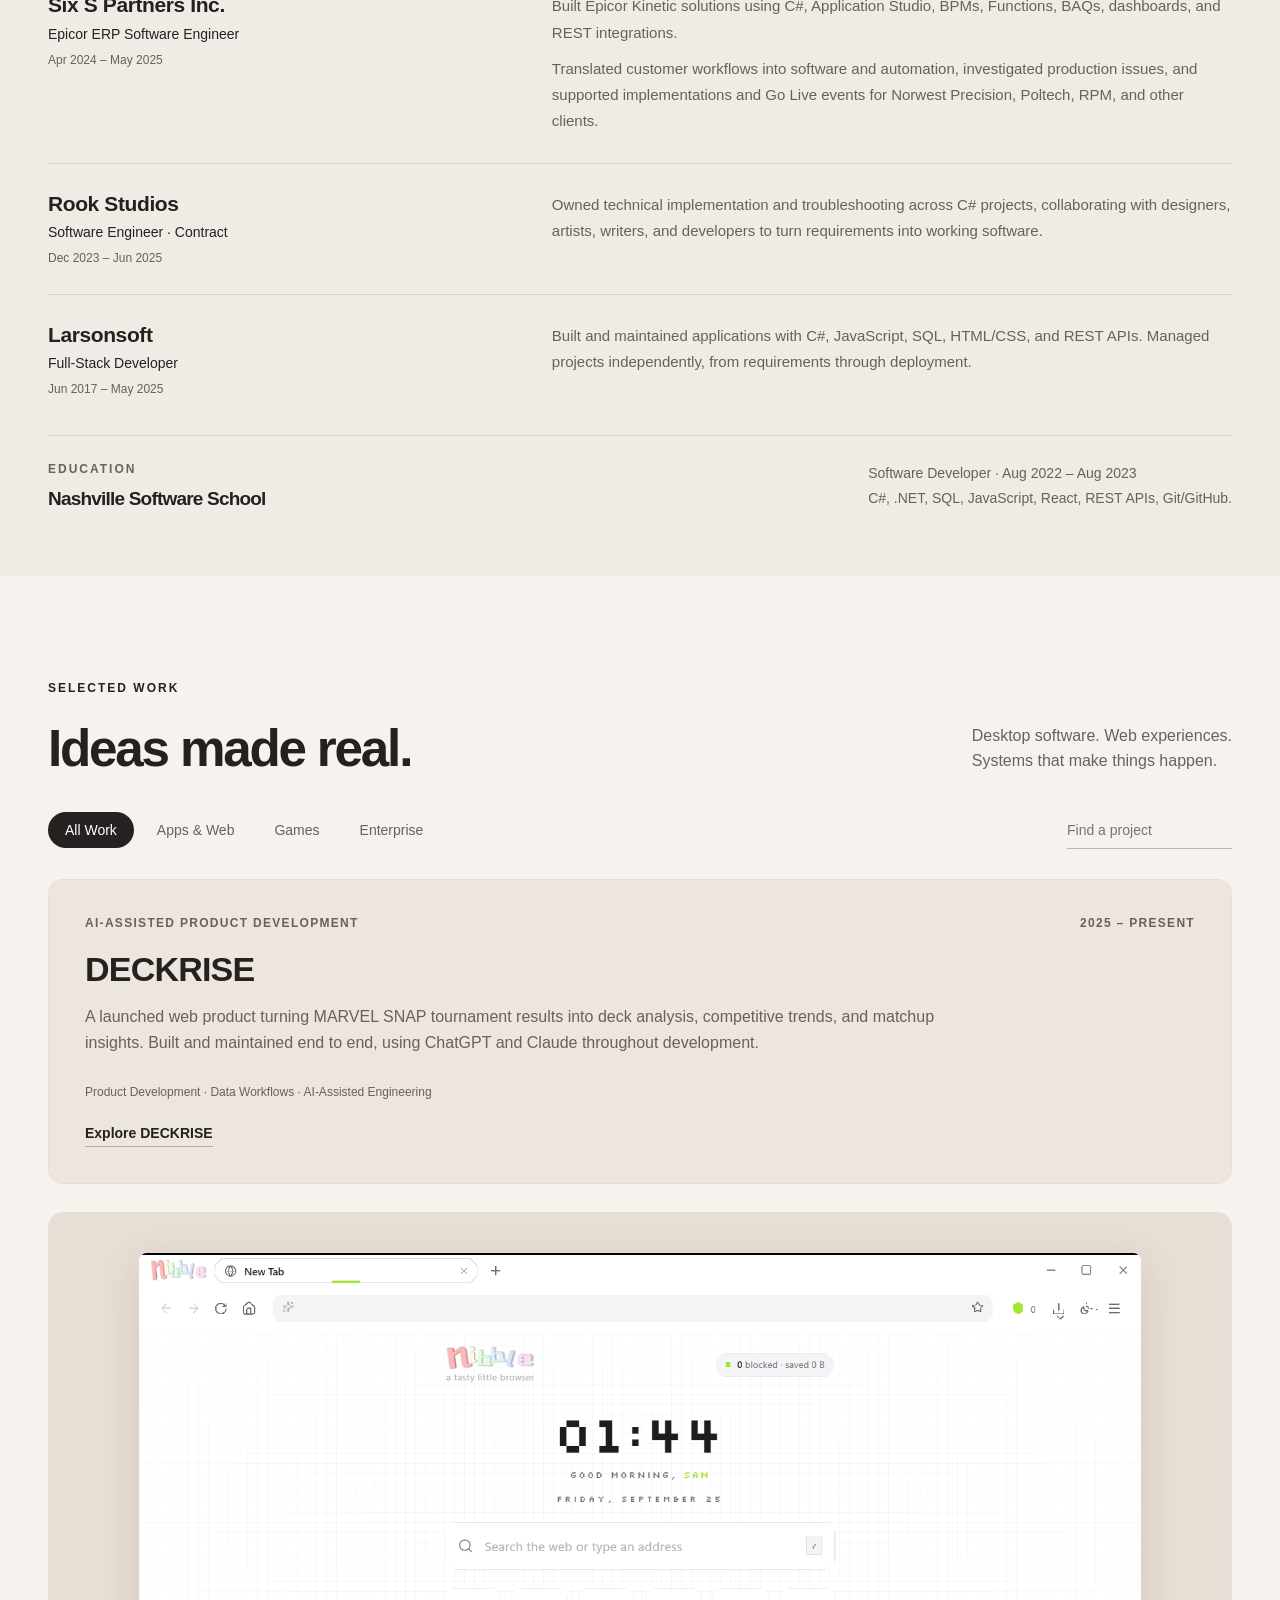
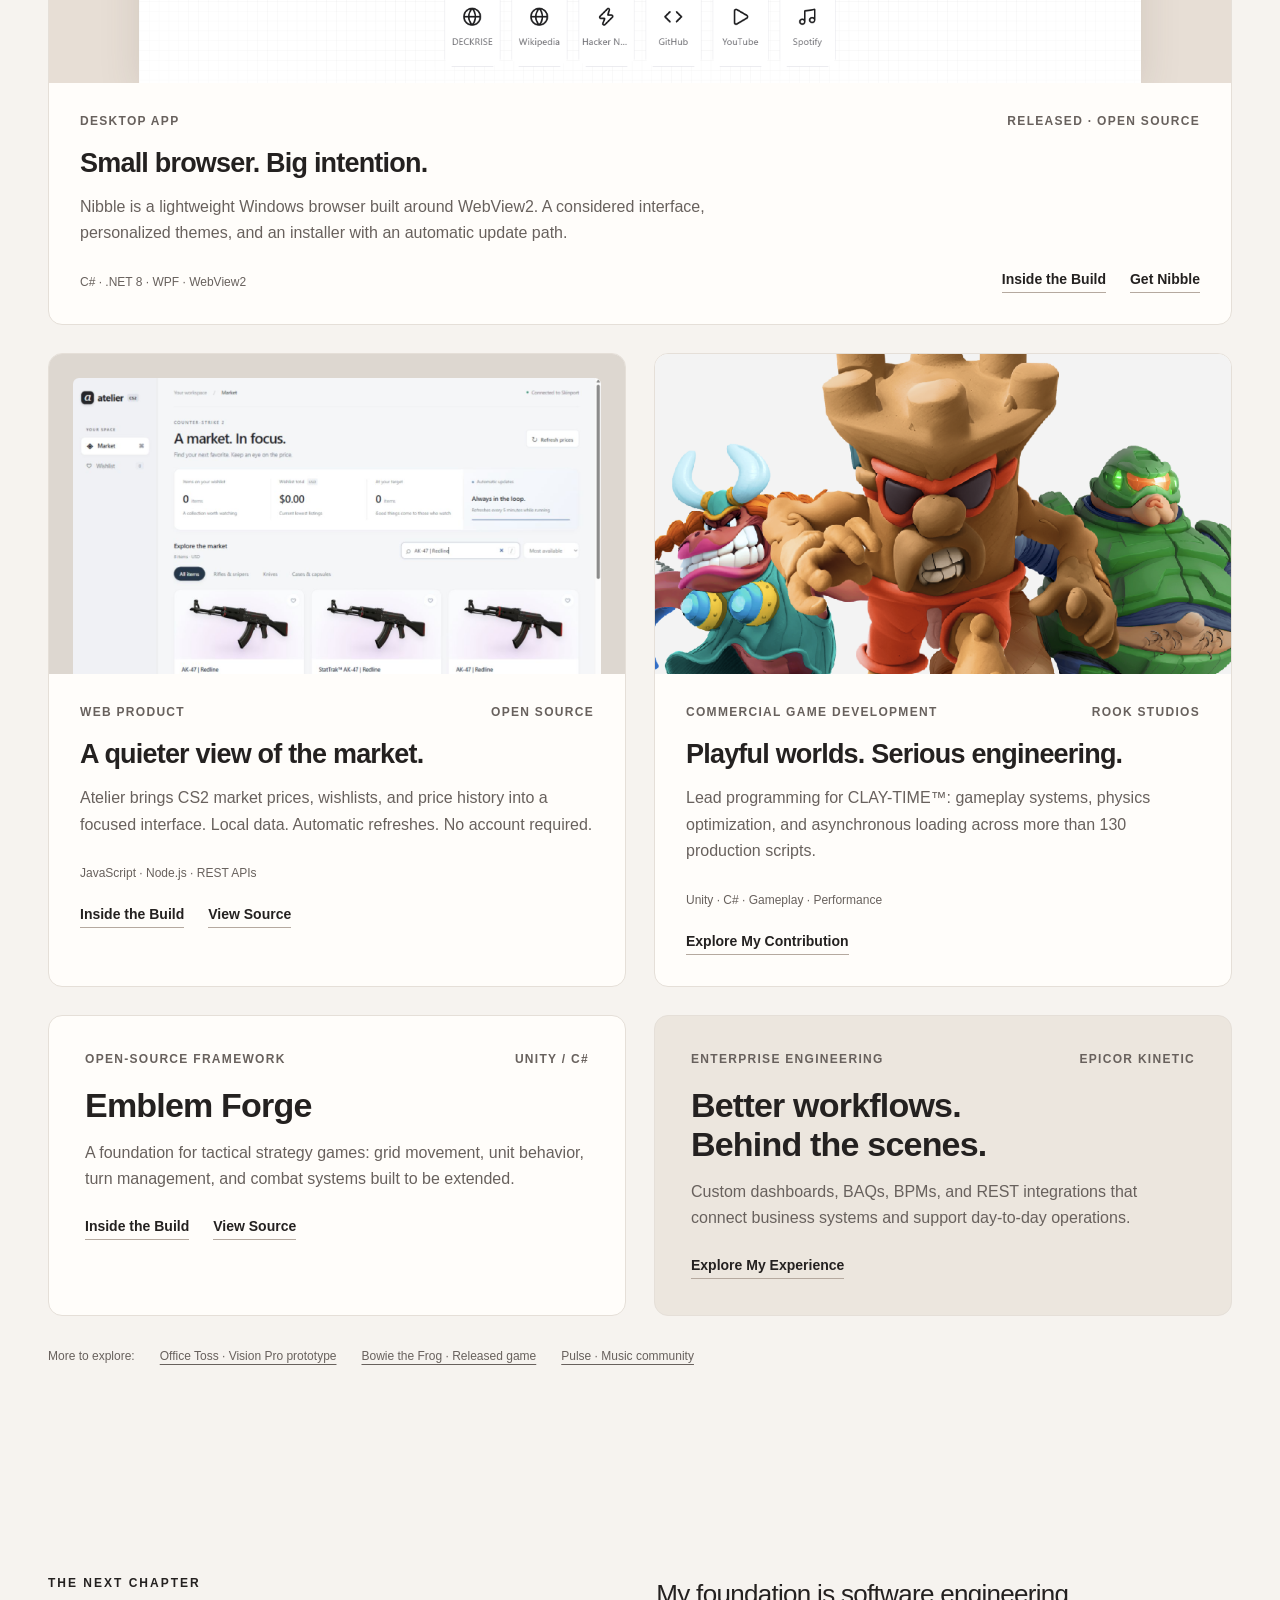
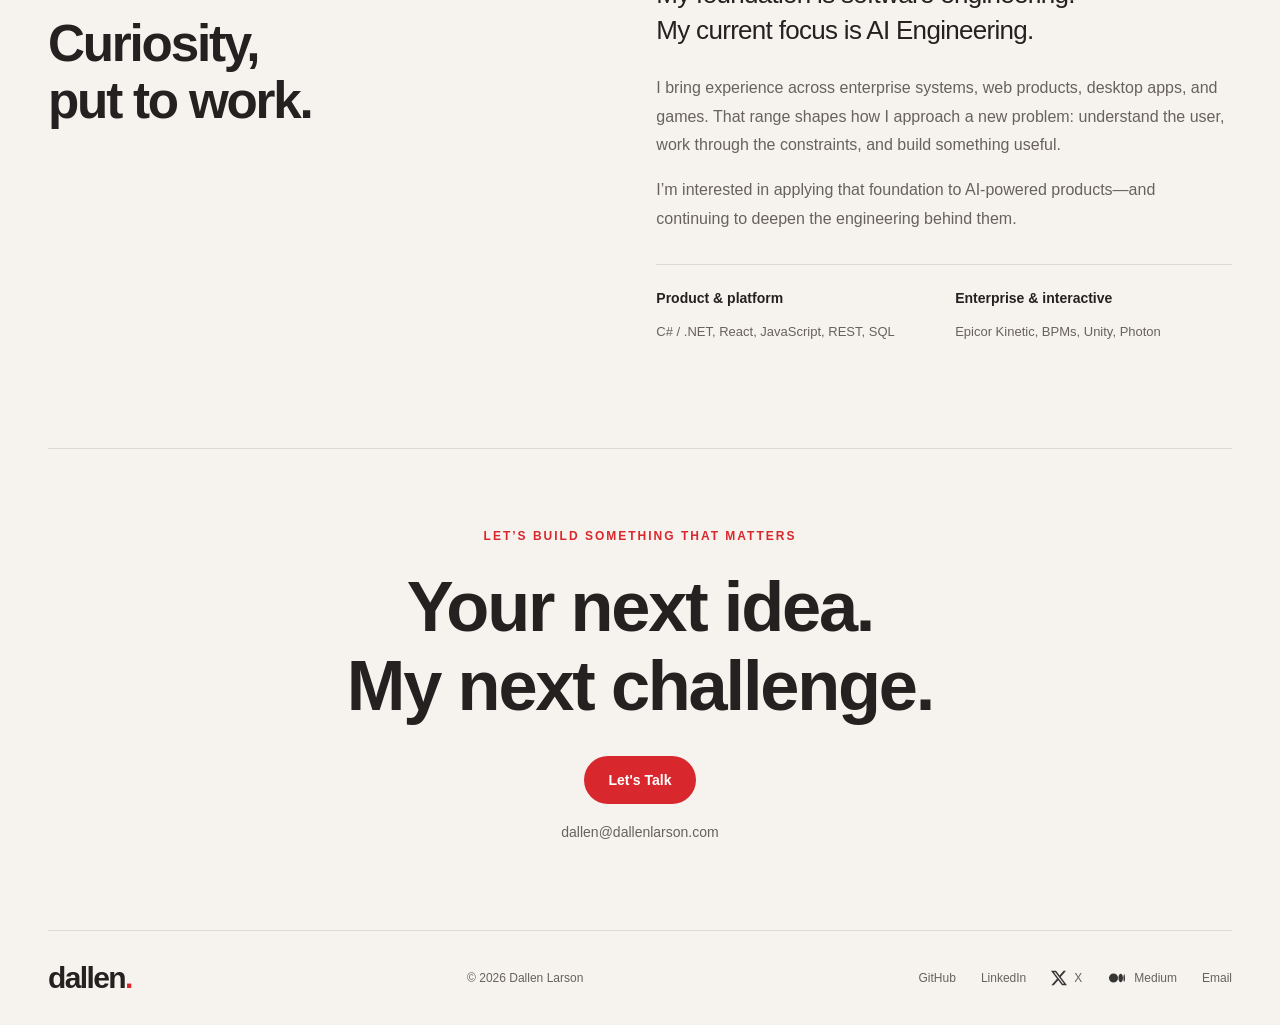
==== commit 5c8cfa20: "Refine portrait hero and align experience with resume" ====
--- a/index.html
+++ b/index.html
@@ -3,7 +3,7 @@
 <head>
 <meta charset="utf-8"><meta name="viewport" content="width=device-width, initial-scale=1">
 <title>Dallen Larson — Software Engineer · AI, .NET & React</title>
-<meta name="description" content="American software engineer building web products, apps, and games. Explore Dallen Larson’s work in C#/.NET, React, Epicor, and Unity, with a current focus on AI engineering.">
+<meta name="description" content="American software engineer building web products, apps, and games. Explore Dallen Larson’s work in C#/.NET, React, Epicor, and Unity, with a current focus on AI Engineering.">
 <meta name="theme-color" content="#f6f3ef"><meta property="og:title" content="Dallen Larson — Software Engineer"><meta property="og:description" content="Thoughtful software. From the first idea to the shipped product."><meta property="og:type" content="website"><meta property="og:url" content="https://dallenlarson.com/">
 <link rel="icon" href="favicon.svg" type="image/svg+xml"><link rel="stylesheet" href="style.css">
 </head>
@@ -11,20 +11,21 @@
 <a class="skip-link" href="#main">Skip to content</a>
 <header class="site-header"><div class="container nav"><a class="brand" href="#home" aria-label="Dallen Larson home">dallen<span>.</span></a><nav aria-label="Main navigation"><a href="#projects">Work</a><a href="#experience">Experience</a><a href="#about">About</a><a class="nav-contact" href="mailto:dallen@dallenlarson.com">Let's Talk</a></nav></div></header>
 <main id="main">
-<section class="hero container" id="home">
-<div class="hero-copy"><p class="eyebrow">DALLEN LARSON / SOFTWARE ENGINEER</p><h1>Built with care.<br>Shipped with<br><span>purpose.</span></h1><p class="hero-description">I’m an American software engineer building web products, apps, and games. Grounded in C# and .NET. Focused on what’s next in AI.</p><div class="hero-actions"><a class="button primary" href="#projects">Explore My Work</a><a class="text-link" href="https://github.com/DallenLarson">GitHub</a></div><p class="hero-location">Austin, Texas <span aria-hidden="true">/</span> Building for the real world</p></div>
-<figure class="portrait"><img src="assets/portrait.png" alt="Painted portrait of Dallen Larson against a vibrant red background" width="1254" height="1254" fetchpriority="high"><figcaption><span>Engineer. Builder. Always learning.</span><span>DL / 01</span></figcaption></figure>
+<section class="hero" id="home">
+<div class="hero-copy"><p class="eyebrow">DALLEN LARSON / SOFTWARE ENGINEER</p><h1>Built with care.<br>Shipped with<br><span>purpose.</span></h1><p class="hero-description">I’m an American software engineer building web products, apps, and games. Grounded in C# and .NET. Focused on what’s next in AI.</p><div class="hero-actions"><a class="button primary" href="#projects">Explore My Work</a><a class="text-link" href="assets/Dallen-Larson-Resume.pdf" download>Download Résumé <span class="download-label">PDF</span></a></div><p class="hero-location">Birmingham, Alabama <span aria-hidden="true">/</span> Building For The Real World.</p></div>
+<figure class="portrait"><img src="assets/portrait.png" alt="Painted portrait of Dallen Larson against a vibrant red background" width="1254" height="1254" fetchpriority="high"></figure>
 </section>
-<div class="stack container" aria-label="Technologies and focus"><span>C# / .NET</span><span>React</span><span>Epicor</span><span>Unity</span><span class="stack-focus">AI engineering <small>Current focus</small></span></div>
-<section class="release-section container" aria-labelledby="release-title"><div class="release-heading"><p class="eyebrow">PUBLISHED ACROSS CONSOLE, PC & MOBILE</p><h2 id="release-title">Built. Shipped. Played.</h2><p>I’ve published games across Xbox, Nintendo Switch, Steam, itch.io, Android, and the App Store.</p></div><ul class="platforms"><li><img src="assets/icons/xbox.svg" width="32" height="32" alt=""><span>Xbox</span></li><li><img src="assets/icons/nintendoswitch.svg" width="32" height="32" alt=""><span>Nintendo Switch</span></li><li><img src="assets/icons/steam.svg" width="32" height="32" alt=""><span>Steam</span></li><li><img src="assets/icons/itchdotio.svg" width="32" height="32" alt=""><span>itch.io</span></li><li><img src="assets/icons/android.svg" width="32" height="32" alt=""><span>Android</span></li><li><img src="assets/icons/appstore.svg" width="32" height="32" alt=""><span>App Store</span></li></ul><div class="release-evidence"><a href="https://store.steampowered.com/app/1394420/Dallen_Clicker_Ultimate/">Dallen Clicker Ultimate on Steam</a><a href="https://github.com/DallenLarson/BowieTheFrog">Explore Bowie the Frog</a></div></section>
-<section class="experience-section" id="experience"><div class="container"><div class="career-heading"><div><p class="eyebrow">PROFESSIONAL EXPERIENCE</p><h2>Real teams.<br>Real-world engineering.</h2></div><p>Enterprise operations, commercial games, and web products. A closer look at the companies I’ve worked with—and what I built.</p></div><div class="career-grid">
-<article class="career-card career-erp"><div class="career-top"><span class="career-category">ENTERPRISE SOFTWARE</span><span class="role-date">APR 2024 — APR 2025</span></div><h3>Six S Partners</h3><p class="career-role">Epicor ERP Software Engineer</p><p class="career-summary">Turning operational requirements into practical tools inside Epicor Kinetic.</p><div class="erp-contributions"><div><h4>Interfaces & Dashboards</h4><p>Kinetic UI customization and Application Studio development for business workflows.</p></div><div><h4>Queries & Automation</h4><p>BAQs, BPMs, and custom workflows supporting reporting and everyday operations.</p></div><div><h4>Connected Systems</h4><p>Third-party integrations through Epicor REST APIs, with SQL performance tuning and deployment collaboration.</p></div></div><p class="career-stack">Epicor Kinetic · C# · SQL · REST APIs · BAQ / BPM</p><button class="career-link" data-project="epicor">Explore My ERP Experience</button></article>
-<article class="career-card"><div class="career-top"><span class="career-category">PRODUCT & GAME ENGINEERING</span><span class="role-date">JUN 2025 — PRESENT</span></div><h3>QYLO</h3><p class="career-role">Software Engineer</p><p class="career-summary">Shipping updates across web and Unity, from gameplay systems to release delivery.</p><ul><li>Managed live updates and releases across web and Unity projects.</li><li>Built a party-brawler prototype with online and local play.</li><li>Developed match flow and highlight/replay hooks.</li></ul><p class="career-stack">Unity · C# · Photon · Web Products</p></article>
-<article class="career-card"><div class="career-top"><span class="career-category">COMMERCIAL GAME DEVELOPMENT</span><span class="role-date">DEC 2023 — JUN 2025</span></div><h3>Rook Studios</h3><p class="career-role">Software Engineer · Contract</p><p class="career-summary">Lead programming for CLAY-TIME™, bringing gameplay and performance work together.</p><ul><li>Built more than 130 production scripts and multiple gameplay mechanics.</li><li>Optimized physics and asynchronous loading for smoother play.</li><li>Developed multiplayer prototypes and Unity gameplay systems.</li></ul><p class="career-stack">Unity · C# · Physics · Async Loading</p><button class="career-link" data-project="clay">Explore My Contribution</button></article>
-</div><div class="career-education"><div><p class="eyebrow">EDUCATION</p><h3>Nashville Software School</h3></div><p>Full-stack Development · Aug 2022 – Aug 2023<br><span>React, C#/.NET, REST APIs, SQL, and collaborative delivery.</span></p></div></div></section>
+<div class="stack container" aria-label="Technologies and focus"><span>C# / .NET</span><span>React</span><span>Epicor</span><span>Unity</span><span class="stack-focus">AI Engineering <small>Current focus</small></span></div>
+<section class="release-section container" aria-labelledby="release-title"><div class="release-heading"><p class="eyebrow">PUBLISHED ACROSS CONSOLE, PC & MOBILE</p><h2 id="release-title">Built. Shipped. Played.</h2><p>I’ve published games across console, PC, and mobile.</p></div><ul class="platforms"><li><img src="assets/icons/android.svg" width="32" height="32" alt=""><span>Android</span></li><li><img src="assets/icons/appstore.svg" width="32" height="32" alt=""><span>App Store</span></li><li><img src="assets/icons/itchdotio.svg" width="32" height="32" alt=""><span>itch.io</span></li><li><img src="assets/icons/nintendoswitch.svg" width="32" height="32" alt=""><span>Nintendo Switch</span></li><li><img src="assets/icons/steam.svg" width="32" height="32" alt=""><span>Steam</span></li><li><img src="assets/icons/xbox.svg" width="32" height="32" alt=""><span>Xbox</span></li></ul></section>
+<section class="experience-section" id="experience"><div class="container"><div class="career-heading"><div><p class="eyebrow">EXPERIENCE</p><h2>Where I’ve contributed.</h2></div><a class="text-link" href="assets/Dallen-Larson-Resume.pdf" download>Download Résumé <span class="download-label">PDF</span></a></div><div class="resume-roles">
+<article><div class="resume-company"><h3>Independent</h3><p>Software Engineer · Freelance</p><span>Jan 2026 – Present</span></div><div><p>Build software with C#, APIs, web technologies, ChatGPT, and Claude—owning investigation, development, testing, and delivery.</p><p>Work directly with clients to turn loosely defined problems into practical technical solutions.</p></div></article>
+<article><div class="resume-company"><h3>Six S Partners Inc.</h3><p>Epicor ERP Software Engineer</p><span>Apr 2024 – May 2025</span></div><div><p>Built Epicor Kinetic solutions using C#, Application Studio, BPMs, Functions, BAQs, dashboards, and REST integrations.</p><p>Translated customer workflows into software and automation, investigated production issues, and supported implementations and Go Live events for Norwest Precision, Poltech, RPM, and other clients.</p></div></article>
+<article><div class="resume-company"><h3>Rook Studios</h3><p>Software Engineer · Contract</p><span>Dec 2023 – Jun 2025</span></div><div><p>Owned technical implementation and troubleshooting across C# projects, collaborating with designers, artists, writers, and developers to turn requirements into working software.</p></div></article>
+<article><div class="resume-company"><h3>Larsonsoft</h3><p>Full-Stack Developer</p><span>Jun 2017 – May 2025</span></div><div><p>Built and maintained applications with C#, JavaScript, SQL, HTML/CSS, and REST APIs. Managed projects independently, from requirements through deployment.</p></div></article>
+</div><div class="career-education"><div><p class="eyebrow">EDUCATION</p><h3>Nashville Software School</h3></div><p>Software Developer · Aug 2022 – Aug 2023<br><span>C#, .NET, SQL, JavaScript, React, REST APIs, Git/GitHub.</span></p></div></div></section>
 <section class="section container" id="projects"><div class="section-heading"><div><p class="eyebrow">SELECTED WORK</p><h2>Ideas made real.</h2></div><p>Desktop software. Web experiences.<br>Systems that make things happen.</p></div>
 <div class="project-tools"><div class="filters" role="group" aria-label="Filter projects"><button class="filter active" data-filter="all" aria-pressed="true">All Work</button><button class="filter" data-filter="apps" aria-pressed="false">Apps & Web</button><button class="filter" data-filter="games" aria-pressed="false">Games</button><button class="filter" data-filter="enterprise" aria-pressed="false">Enterprise</button></div><input id="search" type="search" aria-label="Search projects" placeholder="Find a project"></div>
-<div class="project-grid">
+<div class="project-grid"><article class="project text-project" data-category="apps"><div class="project-content"><div class="project-meta"><span>AI-ASSISTED PRODUCT DEVELOPMENT</span><span>2025 – PRESENT</span></div><h3>DECKRISE</h3><p>A launched web product turning MARVEL SNAP tournament results into deck analysis, competitive trends, and matchup insights. Built and maintained end to end, using ChatGPT and Claude throughout development.</p><span class="tech">Product Development · Data Workflows · AI-Assisted Engineering</span><div class="project-links"><a href="https://deckrise.net">Explore DECKRISE</a></div></div></article>
 <article class="project featured" data-category="apps"><div class="project-image nibble-image"><img src="assets/nibble.png" width="1600" height="1000" loading="lazy" alt="Nibble browser home screen with a minimal search interface"></div><div class="project-content"><div class="project-meta"><span>DESKTOP APP</span><span>RELEASED · OPEN SOURCE</span></div><h3>Small browser. Big intention.</h3><p>Nibble is a lightweight Windows browser built around WebView2. A considered interface, personalized themes, and an installer with an automatic update path.</p><div class="project-bottom"><span class="tech">C# · .NET 8 · WPF · WebView2</span><div class="project-links"><button data-project="nibble">Inside the Build</button><a href="https://github.com/DallenLarson/nibble/releases/latest">Get Nibble</a></div></div></div></article>
 <article class="project" data-category="apps"><div class="project-image atelier-image"><img src="assets/atelier.png" width="1600" height="1000" loading="lazy" alt="Atelier’s CS2 market tracking interface"></div><div class="project-content"><div class="project-meta"><span>WEB PRODUCT</span><span>OPEN SOURCE</span></div><h3>A quieter view of the market.</h3><p>Atelier brings CS2 market prices, wishlists, and price history into a focused interface. Local data. Automatic refreshes. No account required.</p><span class="tech">JavaScript · Node.js · REST APIs</span><div class="project-links"><button data-project="atelier">Inside the Build</button><a href="https://github.com/DallenLarson/cs2-atelier">View Source</a></div></div></article>
 <article class="project" data-category="games"><div class="project-image clay-image"><img src="assets/clay.png" loading="lazy" alt="CLAY-TIME game artwork"></div><div class="project-content"><div class="project-meta"><span>COMMERCIAL GAME DEVELOPMENT</span><span>ROOK STUDIOS</span></div><h3>Playful worlds. Serious engineering.</h3><p>Lead programming for CLAY-TIME™: gameplay systems, physics optimization, and asynchronous loading across more than 130 production scripts.</p><span class="tech">Unity · C# · Gameplay · Performance</span><div class="project-links"><button data-project="clay">Explore My Contribution</button></div></div></article>
@@ -32,7 +33,7 @@
 <article class="project text-project enterprise" data-category="enterprise"><div class="project-content"><div class="project-meta"><span>ENTERPRISE ENGINEERING</span><span>EPICOR KINETIC</span></div><h3>Better workflows.<br>Behind the scenes.</h3><p>Custom dashboards, BAQs, BPMs, and REST integrations that connect business systems and support day-to-day operations.</p><div class="project-links"><button data-project="epicor">Explore My Experience</button></div></div></article>
 </div><p id="empty" hidden>No projects match. Try another search or category.</p><p class="more-work">More to explore: <a href="https://github.com/DallenLarson/Office-Toss">Office Toss · Vision Pro prototype</a><a href="https://github.com/DallenLarson/BowieTheFrog">Bowie the Frog · Released game</a><a href="https://github.com/DallenLarson/Pulse">Pulse · Music community</a></p>
 </section>
-<section class="section container about-layout" id="about"><div><p class="eyebrow">THE NEXT CHAPTER</p><h2>Curiosity,<br>put to work.</h2></div><div class="about-copy"><p class="large-copy">My foundation is software engineering.<br>My current focus is AI engineering.</p><p>I bring experience across enterprise systems, web products, desktop apps, and games. That range shapes how I approach a new problem: understand the user, work through the constraints, and build something useful.</p><p>I’m interested in applying that foundation to AI-powered products—and continuing to deepen the engineering behind them.</p><div class="expertise"><div><h3>Product & platform</h3><p>C# / .NET, React, JavaScript, REST, SQL</p></div><div><h3>Enterprise & interactive</h3><p>Epicor Kinetic, BPMs, Unity, Photon</p></div></div></div></section>
+<section class="section container about-layout" id="about"><div><p class="eyebrow">THE NEXT CHAPTER</p><h2>Curiosity,<br>put to work.</h2></div><div class="about-copy"><p class="large-copy">My foundation is software engineering.<br>My current focus is AI Engineering.</p><p>I bring experience across enterprise systems, web products, desktop apps, and games. That range shapes how I approach a new problem: understand the user, work through the constraints, and build something useful.</p><p>I’m interested in applying that foundation to AI-powered products—and continuing to deepen the engineering behind them.</p><div class="expertise"><div><h3>Product & platform</h3><p>C# / .NET, React, JavaScript, REST, SQL</p></div><div><h3>Enterprise & interactive</h3><p>Epicor Kinetic, BPMs, Unity, Photon</p></div></div></div></section>
 <section class="contact-section container" id="contact"><p class="eyebrow">LET’S BUILD SOMETHING THAT MATTERS</p><h2>Your next idea.<br>My next challenge.</h2><a class="button primary" href="mailto:dallen@dallenlarson.com">Let's Talk</a><a class="email-link" href="mailto:dallen@dallenlarson.com">dallen@dallenlarson.com</a></section>
 </main>
 <footer class="container footer"><a class="brand" href="#home">dallen<span>.</span></a><p>© <span id="year">2026</span> Dallen Larson</p><div><a href="https://github.com/DallenLarson">GitHub</a><a href="https://www.linkedin.com/in/dallen-larson/">LinkedIn</a><a href="https://x.com/dallenlarson" class="social-icon"><img src="assets/icons/x.svg" width="16" height="16" alt="">X</a><a href="https://medium.com/@dallenlarson" class="social-icon"><img src="assets/icons/medium.svg" width="20" height="16" alt="">Medium</a><a href="mailto:dallen@dallenlarson.com">Email</a></div></footer>
--- a/style.css
+++ b/style.css
@@ -7,3 +7,16 @@
 .release-section{padding-block:70px 75px}.release-heading{text-align:center}.release-heading .eyebrow{color:var(--red);margin-bottom:16px}.release-heading h2{font-size:40px}.release-heading>p:last-child{font-size:16px;line-height:1.7;color:var(--muted);max-width:640px;margin:20px auto 0}.platforms{list-style:none;padding:0;margin:38px 0 0;display:grid;grid-template-columns:repeat(6,1fr);gap:22px}.platforms li{display:flex;align-items:center;justify-content:center;flex-direction:column;gap:16px;font-size:14px;font-weight:550}.platforms img,.social-icon img{opacity:.78}.platforms img{width:32px;height:32px;object-fit:contain}.release-evidence{display:flex;justify-content:center;flex-wrap:wrap;gap:18px 30px;margin-top:34px;font-size:13px;color:var(--muted)}.release-evidence a{border-bottom:1px solid var(--line);padding-bottom:5px}.career-heading{display:flex;align-items:flex-end;justify-content:space-between;gap:50px;margin-bottom:45px}.career-heading .eyebrow{color:#e49b84}.career-heading>p{max-width:390px;color:#bcb3ab;font-size:17px;line-height:1.7;margin:0}.career-grid{display:grid;grid-template-columns:1fr 1fr;gap:24px}.career-card{background:#2d2926;border:1px solid #49413b;border-radius:14px;padding:34px;min-width:0}.career-top{display:flex;justify-content:space-between;gap:15px;flex-wrap:wrap;margin-bottom:24px}.career-category{font-size:12px;letter-spacing:1.3px;color:#e49b84}.career-top .role-date{margin:0;font-size:12px;letter-spacing:.8px}.career-card h3{font-size:34px;margin-bottom:10px}.career-role{font-size:16px;color:#e9dfd5;margin:0 0 24px}.career-summary{font-size:18px;line-height:1.6;max-width:660px;color:#e2d8cf;margin:0 0 22px}.career-card ul{padding-left:18px;margin:0;color:#bcb3ab;font-size:15px;line-height:1.8}.career-card li+li{margin-top:10px}.career-stack{font-size:12px;color:#c5b6aa;border-top:1px solid #49413b;padding-top:23px;margin:28px 0 0;line-height:1.8}.career-link{border:0;border-bottom:1px solid #b6a69a;background:none;color:#f6f3ef;padding:0 0 6px;margin-top:22px;font-size:14px}.career-link:hover{color:#f0aa91}.career-erp{grid-column:1/-1;background:#332c27;border-color:#695247}.erp-contributions{display:grid;grid-template-columns:repeat(3,1fr);gap:35px;margin-top:32px}.erp-contributions h4{font-size:16px;margin:0 0 12px;font-weight:600}.erp-contributions p{font-size:15px;color:#c6b9af;line-height:1.75;margin:0}.career-education{margin-top:40px;padding-top:30px;border-top:1px solid #4b4440;display:flex;justify-content:space-between;gap:30px;align-items:center}.career-education .eyebrow{font-size:12px;color:#c5b6aa;margin-bottom:12px}.career-education h3{font-size:22px;margin:0}.career-education>p{font-size:14px;line-height:1.8;color:#ddd0c5;margin:0}.career-education span{color:#bcb3ab}.social-icon{display:inline-flex;gap:7px;align-items:center}.footer>div{flex-wrap:wrap;align-items:center}
 @media(max-width:900px){.career-heading{display:block}.career-heading>p{margin-top:25px;max-width:600px}.career-card{padding:26px}.erp-contributions{gap:22px}.platforms{gap:15px}.career-education{align-items:flex-start}.footer{flex-wrap:wrap}}
 @media(max-width:600px){.release-section{padding-block:50px}.release-heading h2{font-size:34px}.platforms{grid-template-columns:repeat(3,1fr);row-gap:32px}.platforms li{font-size:12px;gap:12px}.platforms img{width:28px;height:28px}.release-evidence{font-size:12px}.career-grid{grid-template-columns:1fr}.career-erp{grid-column:auto}.career-card h3{font-size:30px}.career-summary{font-size:17px}.erp-contributions{grid-template-columns:1fr;gap:24px}.career-heading h2{font-size:36px}.career-heading>p{font-size:16px}.career-education{flex-direction:column;gap:22px}.footer>div{justify-content:flex-start;gap:20px 25px}}
+/* A continuous canvas lets the portrait reach the edge of the page. */
+.hero{position:relative;isolation:isolate;display:flex;width:100%;min-height:700px;padding:85px max(48px,calc((100vw - 1240px)/2));overflow:hidden;background:#e2b197;gap:0;margin:0}
+.hero-copy{position:relative;z-index:2;width:52%;max-width:650px;padding-block:20px}
+.hero .portrait{position:absolute;inset:0 0 0 auto;width:65%;height:100%;max-height:none;aspect-ratio:auto;border-radius:0;z-index:-2;background:#d8282d}
+.hero .portrait img{object-fit:cover;object-position:center 38%;width:100%;height:100%}
+.hero::after{content:"";position:absolute;inset:0;z-index:-1;background:linear-gradient(90deg,#f6f3ef 0%,#f6f3ef 29%,#f6f3eff2 38%,#f6f3ef8a 48%,#f6f3ef00 62%);pointer-events:none}
+.hero h1{font-size:clamp(52px,5.7vw,82px)}.hero-description{max-width:430px}.hero .hero-location{margin-top:32px}.download-label{font-size:10px;letter-spacing:.7px;opacity:.6;margin-left:5px}.hero-actions{flex-wrap:wrap;gap:22px}.stack{margin-top:0}
+.experience-section{background:#efebe5;color:var(--ink);padding-block:65px}.career-heading{align-items:center;margin-bottom:30px}.career-heading h2{font-size:34px;letter-spacing:-1.2px}.career-heading .eyebrow{color:var(--muted);margin-bottom:16px}.career-heading>.text-link{white-space:nowrap;font-size:13px}.resume-roles article{display:grid;grid-template-columns:1fr 1.55fr;gap:65px;border-top:1px solid #d7d0c7;padding:28px 0}.resume-company h3{font-size:21px;letter-spacing:-.4px;margin:0 0 8px}.resume-company p{font-size:14px;margin:0 0 8px}.resume-company span{font-size:12px;color:var(--muted)}.resume-roles article>div:last-child p{font-size:15px;line-height:1.75;color:var(--muted);margin:0}.resume-roles article>div:last-child p+p{margin-top:10px}.career-education{border-color:#d7d0c7;margin-top:10px;padding-top:25px}.career-education .eyebrow,.career-education>p,.career-education span{color:var(--muted)}.career-education h3{font-size:19px}
+.button,.nav-contact,.filter,.project-links button,.career-link{transition:transform .35s cubic-bezier(.22,1.6,.5,1),background-color .2s,color .2s,box-shadow .2s;transform-origin:center}.button:active,.nav-contact:active,.filter:active,.project-links button:active,.career-link:active{transform:scale(.94)}.button:hover{box-shadow:0 6px 20px #a6272820}.nav-contact:hover{background:#fff9}.press-pop{animation:press-pop .42s cubic-bezier(.22,1,.36,1)}@keyframes press-pop{0%{transform:scale(.94)}50%{transform:scale(1.045)}76%{transform:scale(.99)}100%{transform:scale(1)}}
+@media(max-width:1000px){.hero{padding-inline:28px;min-height:620px}.hero-copy{width:57%}.hero h1{font-size:57px}.hero-description{max-width:340px}.hero::after{background:linear-gradient(90deg,#f6f3ef 0%,#f6f3ef 30%,#f6f3efcc 43%,#f6f3ef00 70%)}.resume-roles article{gap:35px}}
+@media(max-width:700px){.hero{display:block;padding:40px 20px 340px;min-height:0}.hero-copy{width:100%;max-width:none;padding:0}.hero h1{font-size:clamp(48px,10vw,65px)}.hero-description{max-width:100%}.hero .portrait{inset:auto 0 0;width:100%;height:380px}.hero .portrait img{object-position:center 36%}.hero::after{background:linear-gradient(180deg,#f6f3ef 0%,#f6f3ef calc(100% - 380px),#f6f3efcc calc(100% - 320px),#f6f3ef00 calc(100% - 210px))}.hero-location{font-size:12px}.hero-actions{gap:20px}.career-heading{display:block}.career-heading>.text-link{display:inline-block;margin-top:22px}.resume-roles article{grid-template-columns:1fr;gap:18px;padding-block:25px}.career-heading h2{font-size:30px}.experience-section{padding-block:50px}.career-education{gap:18px;flex-direction:column;align-items:flex-start}}
+@media(prefers-reduced-motion:reduce){.press-pop{animation:none}.button:active,.nav-contact:active,.filter:active,.project-links button:active,.career-link:active{transform:none}.button:hover{transform:none}}
+.project-grid>.text-project:first-child{grid-column:1/-1;background:#ece6de}.project-grid>.text-project:first-child .project-content{padding:36px}.project-grid>.text-project:first-child p{max-width:850px}
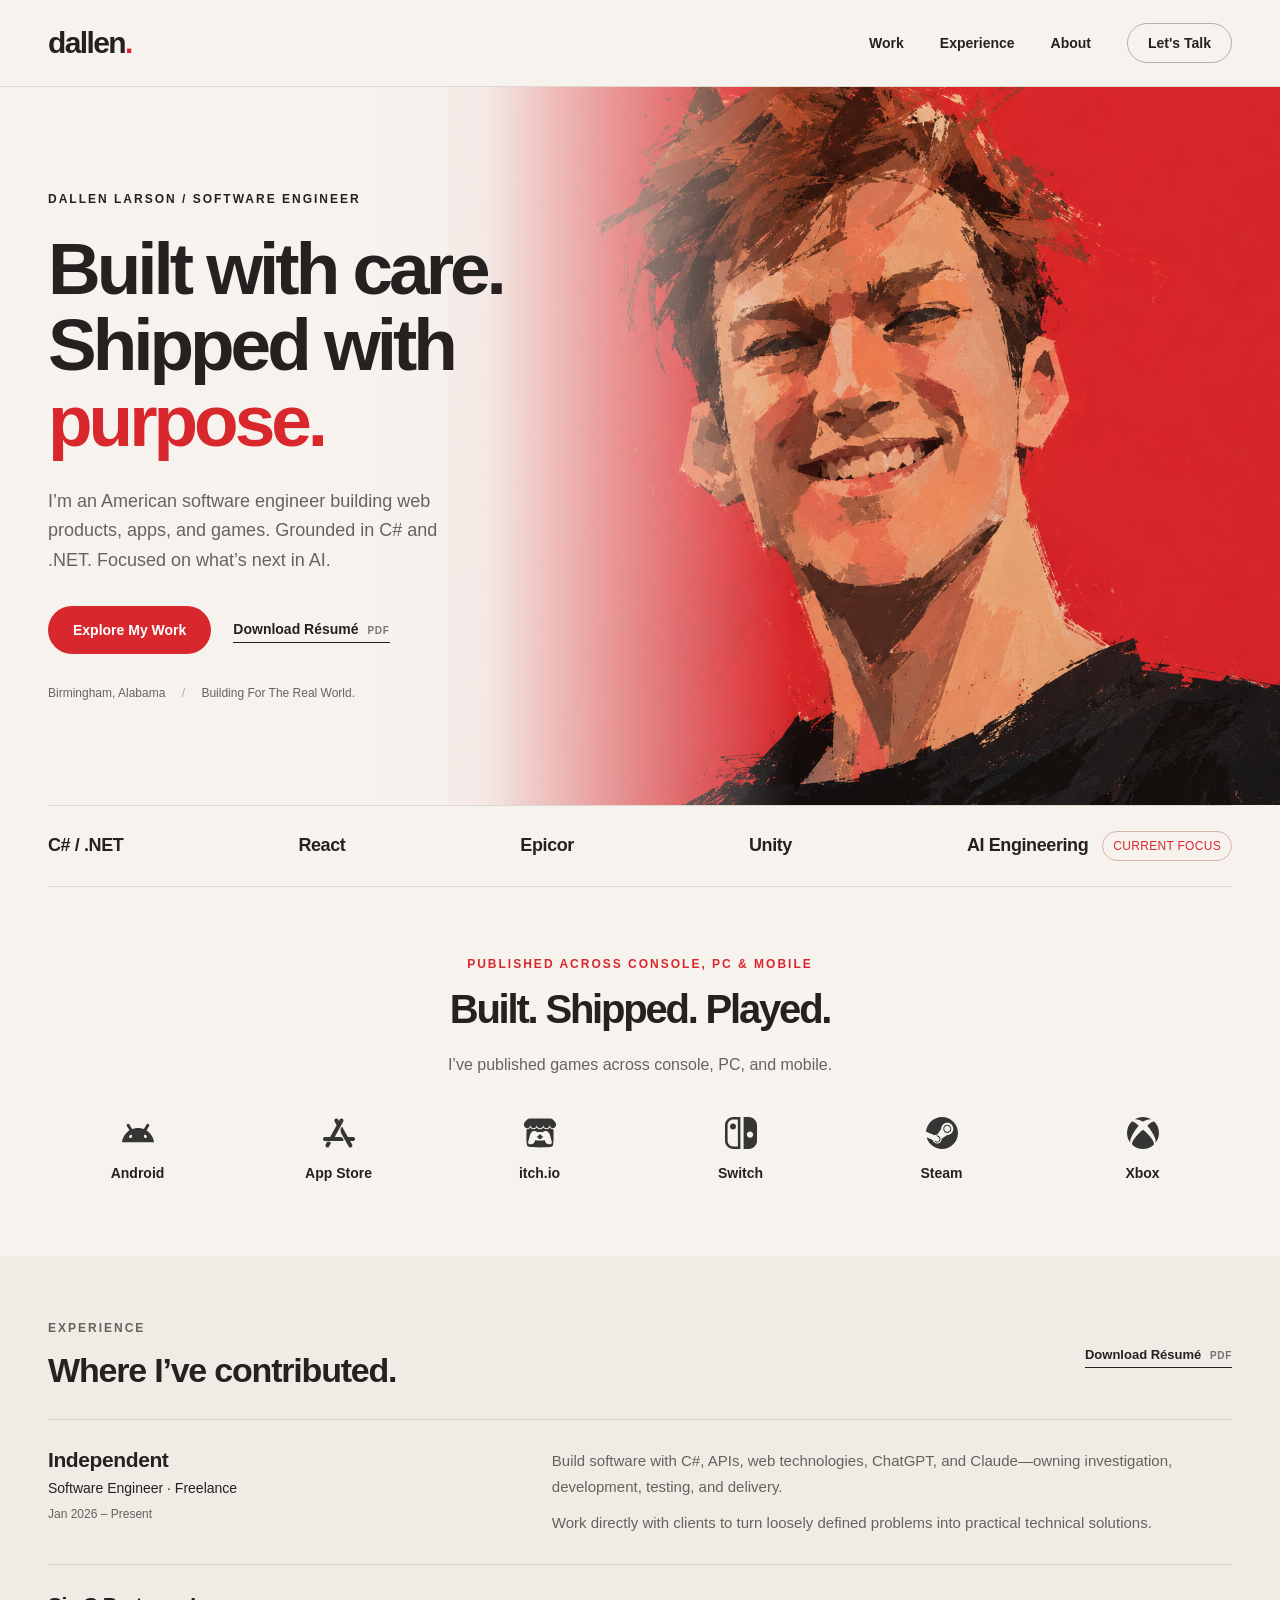
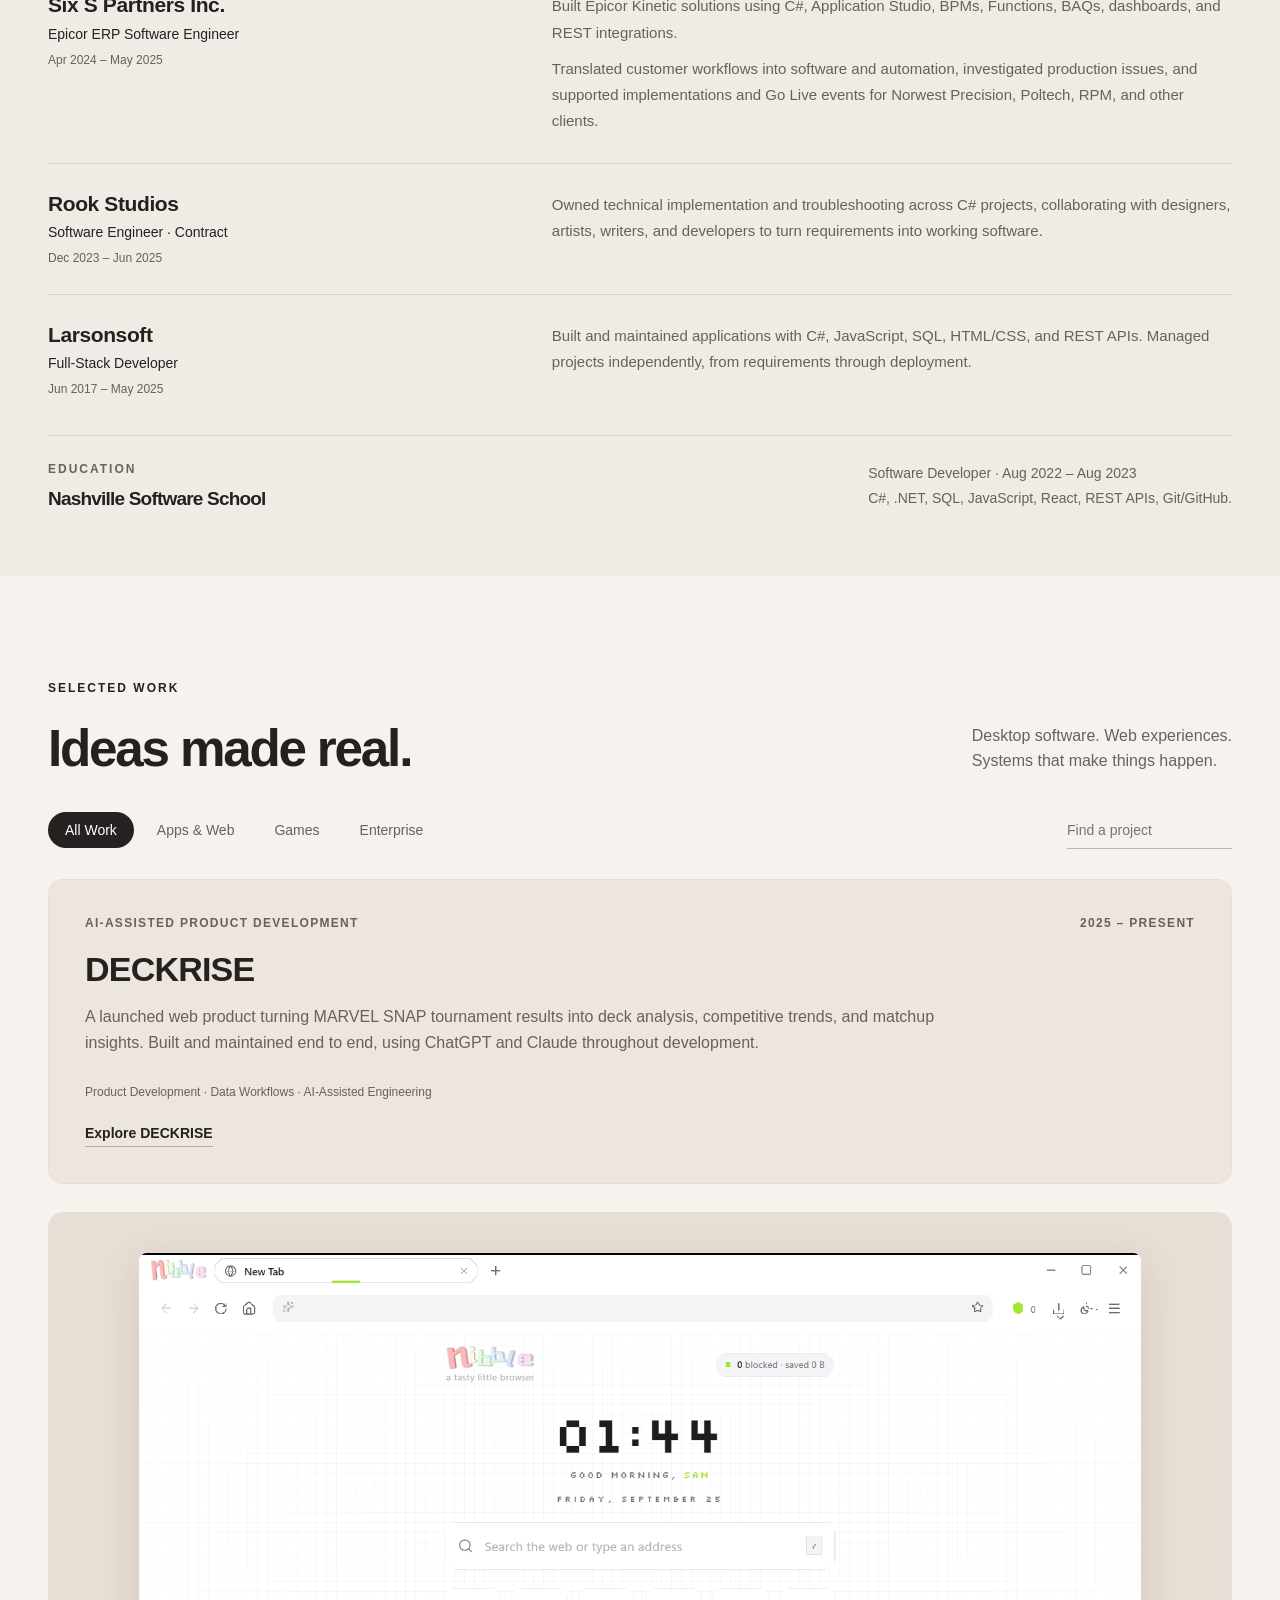
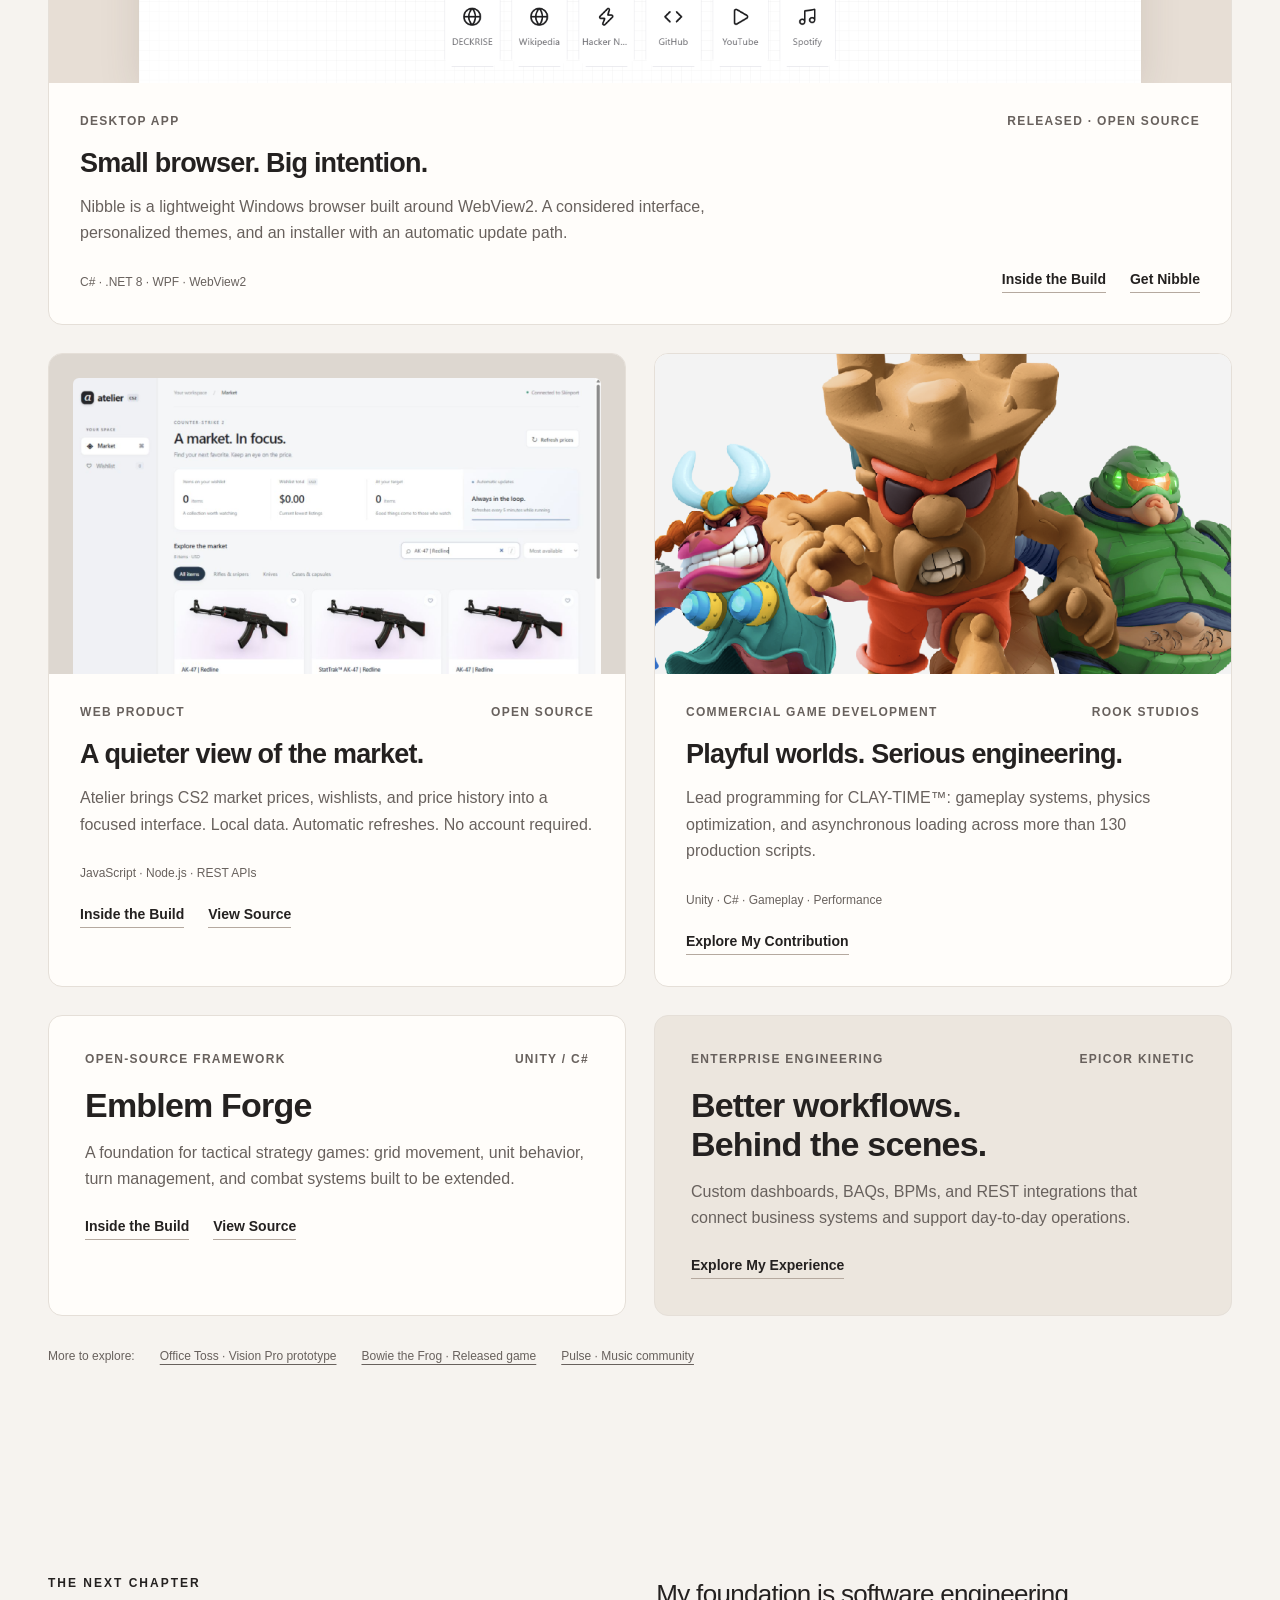
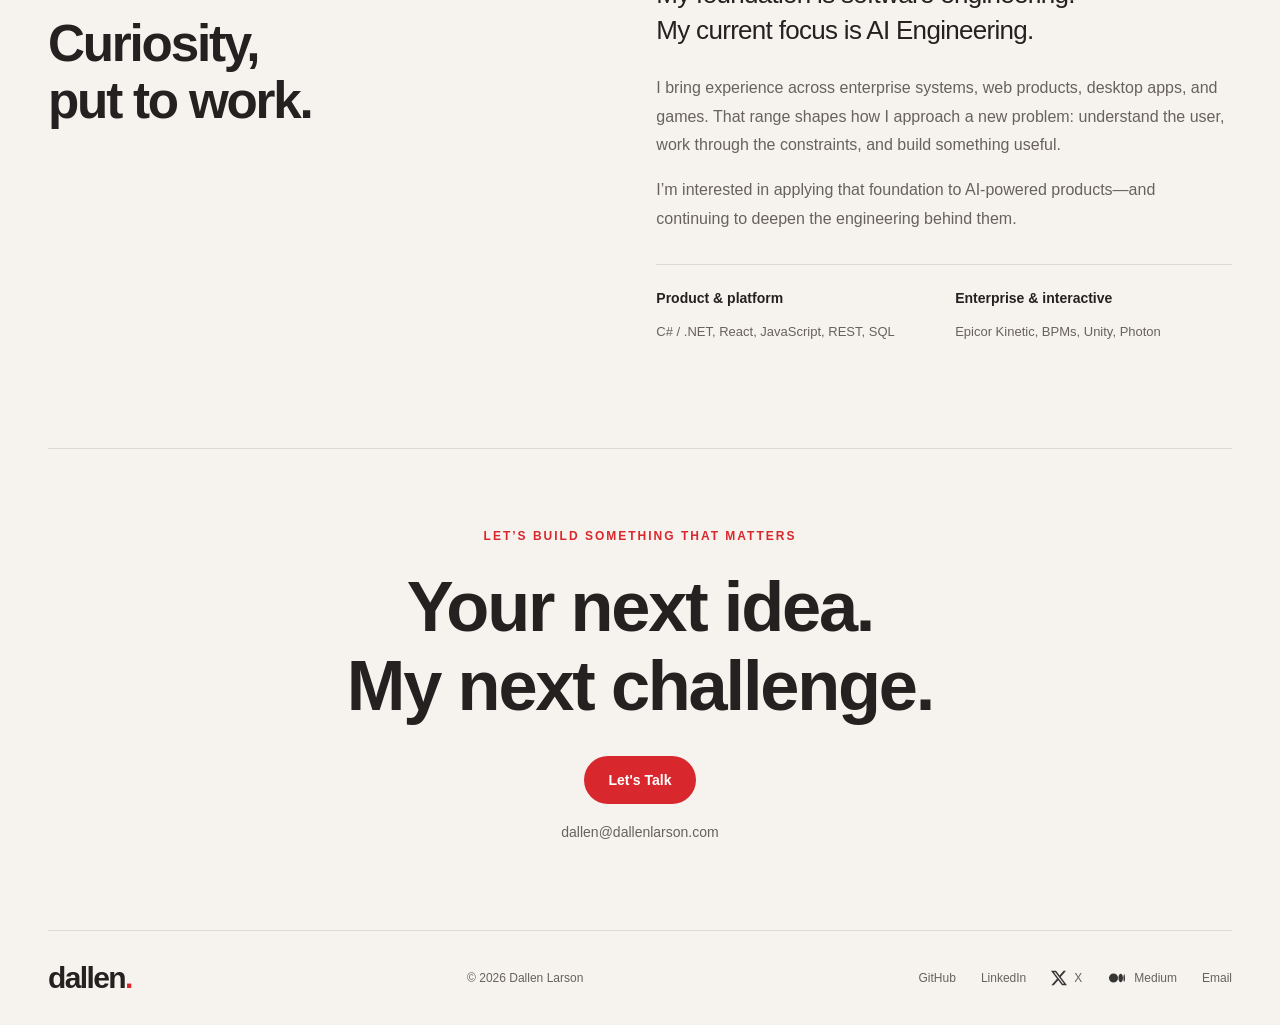
==== commit 995fee69: "Shorten Switch platform label" ====
--- a/index.html
+++ b/index.html
@@ -16,7 +16,7 @@
 <figure class="portrait"><img src="assets/portrait.png" alt="Painted portrait of Dallen Larson against a vibrant red background" width="1254" height="1254" fetchpriority="high"></figure>
 </section>
 <div class="stack container" aria-label="Technologies and focus"><span>C# / .NET</span><span>React</span><span>Epicor</span><span>Unity</span><span class="stack-focus">AI Engineering <small>Current focus</small></span></div>
-<section class="release-section container" aria-labelledby="release-title"><div class="release-heading"><p class="eyebrow">PUBLISHED ACROSS CONSOLE, PC & MOBILE</p><h2 id="release-title">Built. Shipped. Played.</h2><p>I’ve published games across console, PC, and mobile.</p></div><ul class="platforms"><li><img src="assets/icons/android.svg" width="32" height="32" alt=""><span>Android</span></li><li><img src="assets/icons/appstore.svg" width="32" height="32" alt=""><span>App Store</span></li><li><img src="assets/icons/itchdotio.svg" width="32" height="32" alt=""><span>itch.io</span></li><li><img src="assets/icons/nintendoswitch.svg" width="32" height="32" alt=""><span>Nintendo Switch</span></li><li><img src="assets/icons/steam.svg" width="32" height="32" alt=""><span>Steam</span></li><li><img src="assets/icons/xbox.svg" width="32" height="32" alt=""><span>Xbox</span></li></ul></section>
+<section class="release-section container" aria-labelledby="release-title"><div class="release-heading"><p class="eyebrow">PUBLISHED ACROSS CONSOLE, PC & MOBILE</p><h2 id="release-title">Built. Shipped. Played.</h2><p>I’ve published games across console, PC, and mobile.</p></div><ul class="platforms"><li><img src="assets/icons/android.svg" width="32" height="32" alt=""><span>Android</span></li><li><img src="assets/icons/appstore.svg" width="32" height="32" alt=""><span>App Store</span></li><li><img src="assets/icons/itchdotio.svg" width="32" height="32" alt=""><span>itch.io</span></li><li><img src="assets/icons/nintendoswitch.svg" width="32" height="32" alt=""><span>Switch</span></li><li><img src="assets/icons/steam.svg" width="32" height="32" alt=""><span>Steam</span></li><li><img src="assets/icons/xbox.svg" width="32" height="32" alt=""><span>Xbox</span></li></ul></section>
 <section class="experience-section" id="experience"><div class="container"><div class="career-heading"><div><p class="eyebrow">EXPERIENCE</p><h2>Where I’ve contributed.</h2></div><a class="text-link" href="assets/Dallen-Larson-Resume.pdf" download>Download Résumé <span class="download-label">PDF</span></a></div><div class="resume-roles">
 <article><div class="resume-company"><h3>Independent</h3><p>Software Engineer · Freelance</p><span>Jan 2026 – Present</span></div><div><p>Build software with C#, APIs, web technologies, ChatGPT, and Claude—owning investigation, development, testing, and delivery.</p><p>Work directly with clients to turn loosely defined problems into practical technical solutions.</p></div></article>
 <article><div class="resume-company"><h3>Six S Partners Inc.</h3><p>Epicor ERP Software Engineer</p><span>Apr 2024 – May 2025</span></div><div><p>Built Epicor Kinetic solutions using C#, Application Studio, BPMs, Functions, BAQs, dashboards, and REST integrations.</p><p>Translated customer workflows into software and automation, investigated production issues, and supported implementations and Go Live events for Norwest Precision, Poltech, RPM, and other clients.</p></div></article>
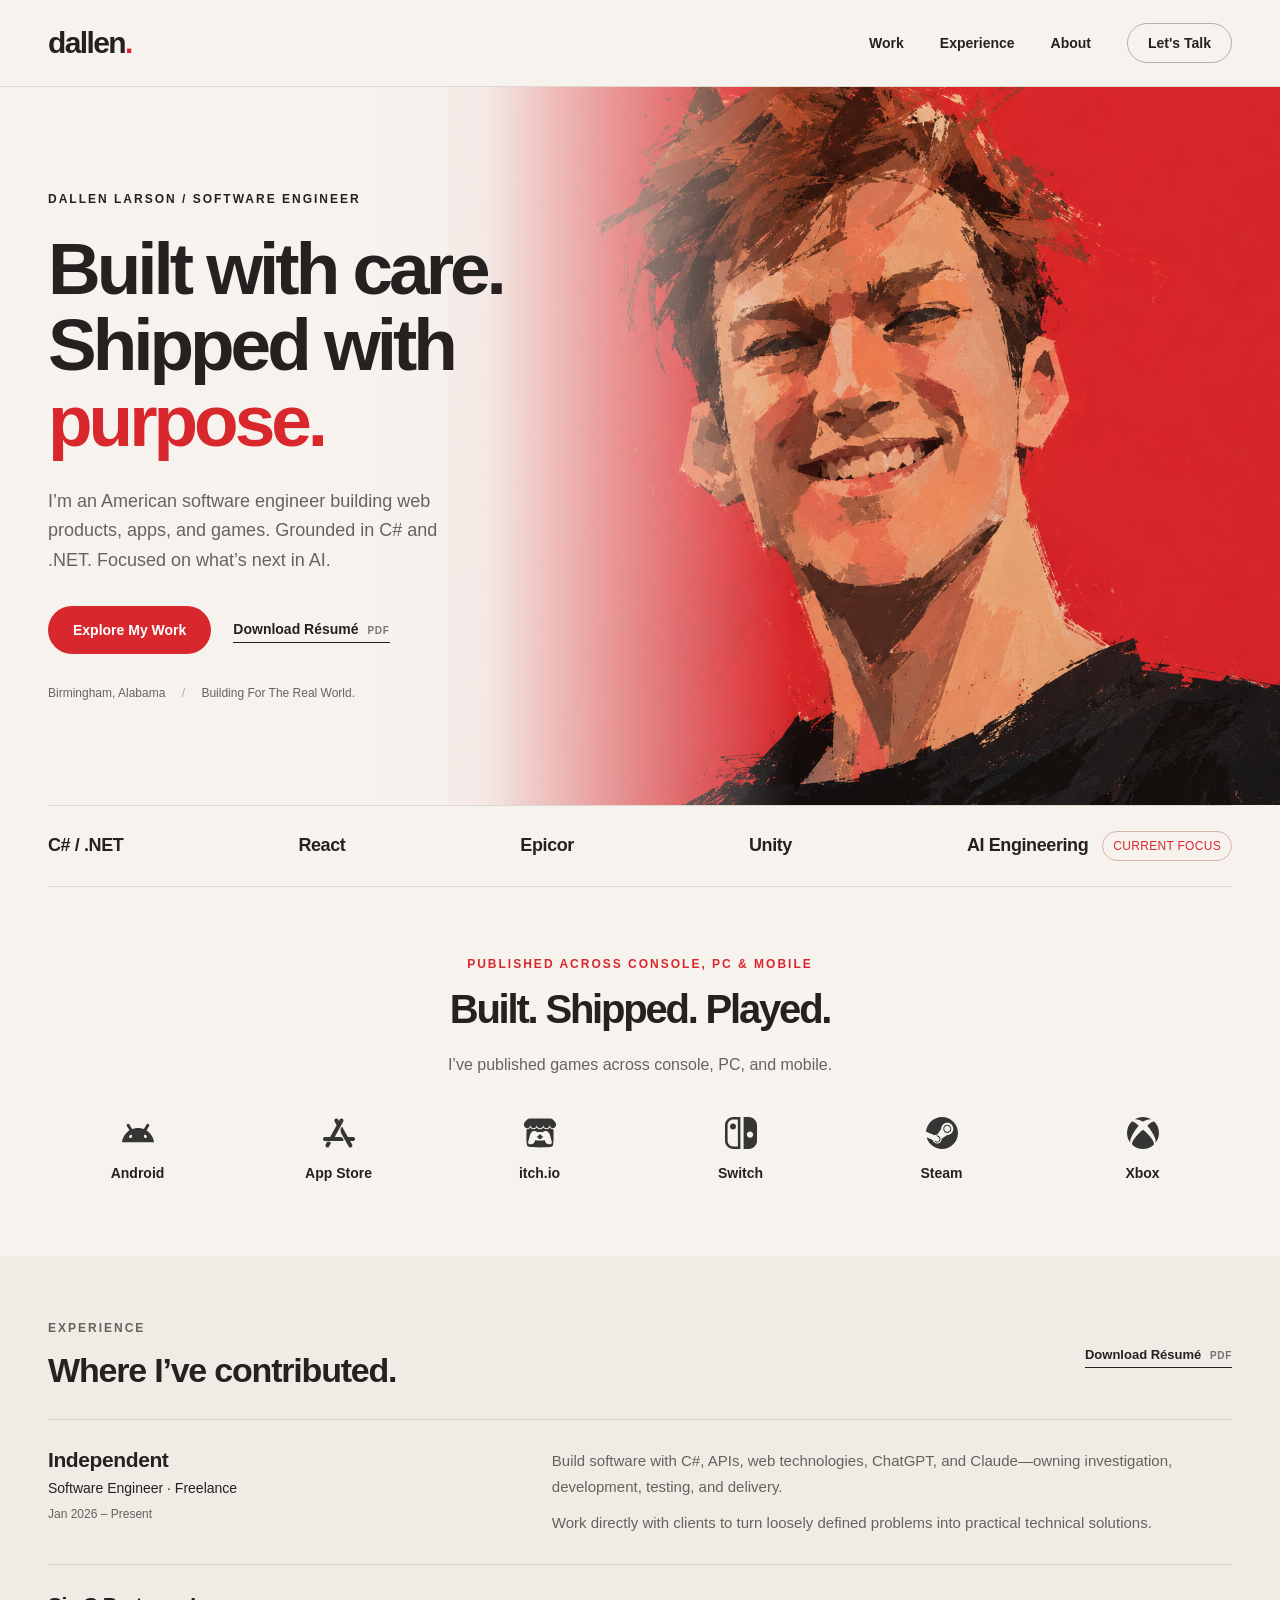
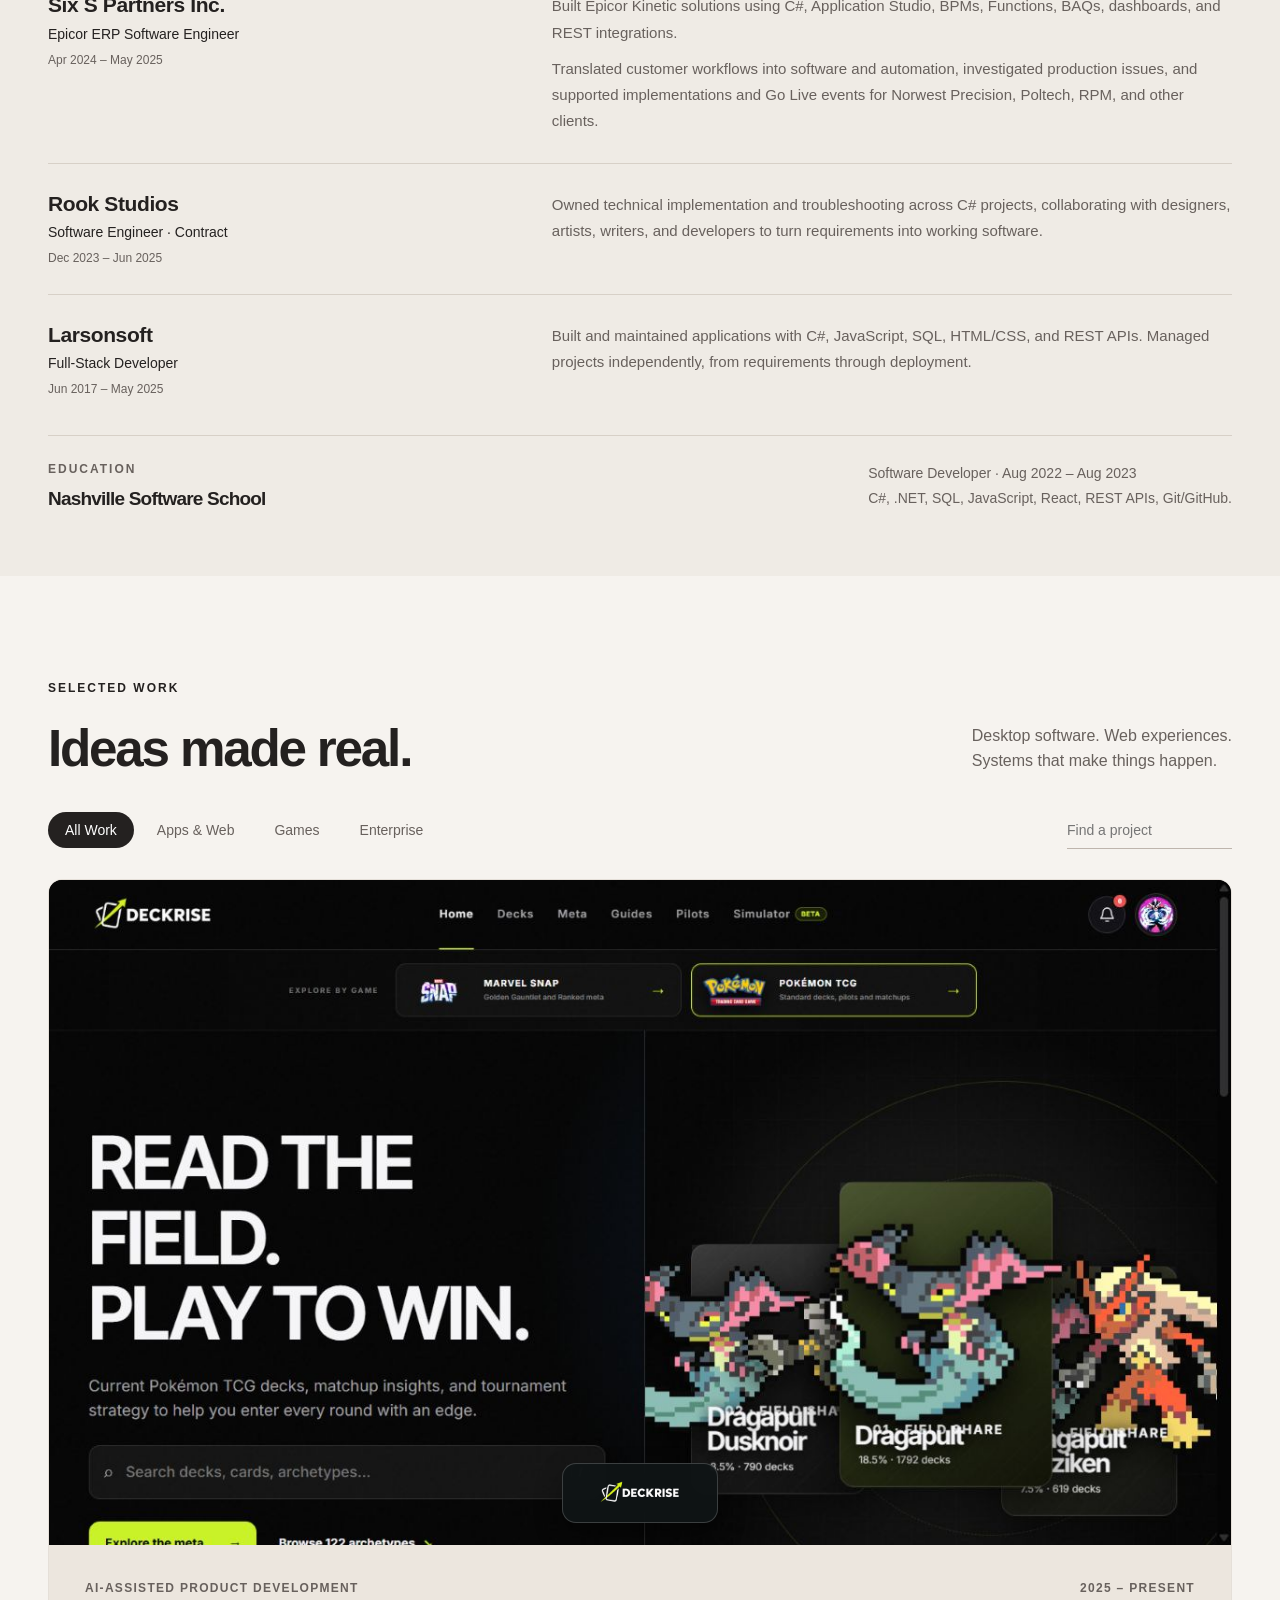
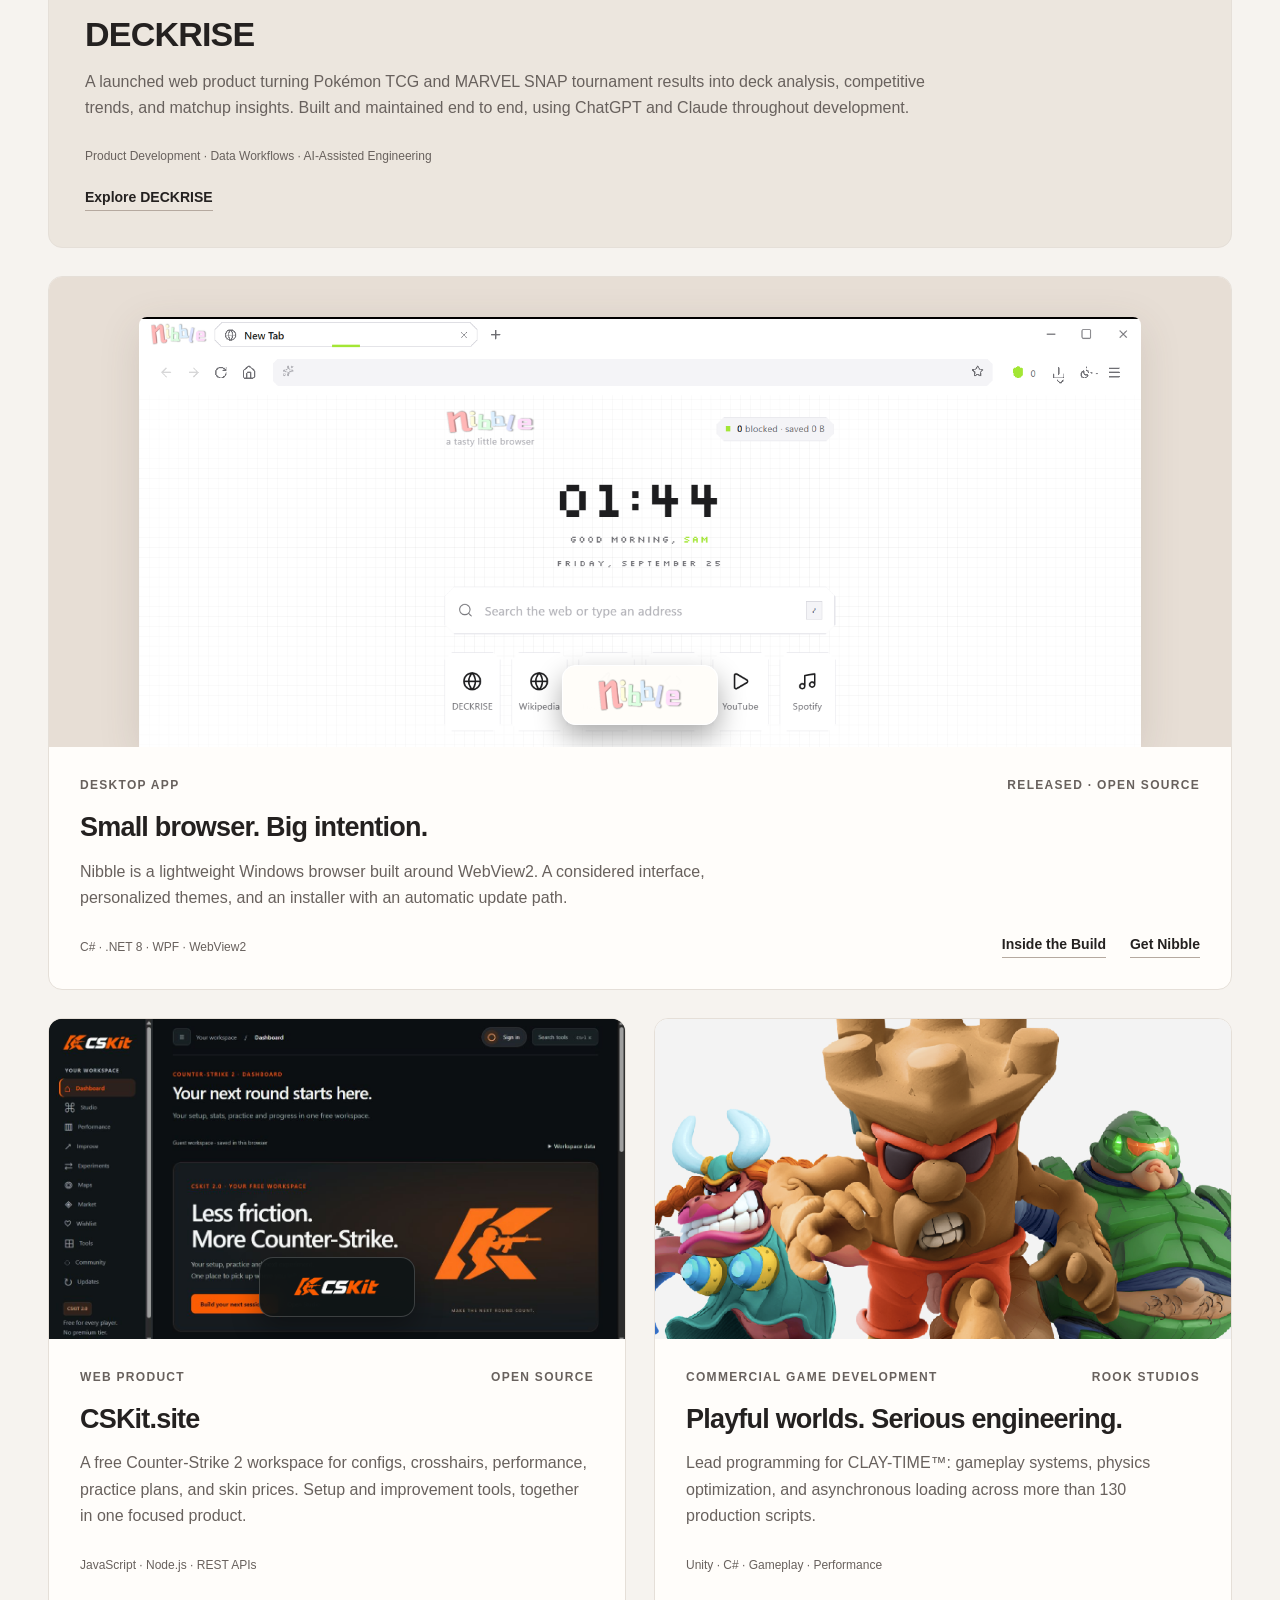
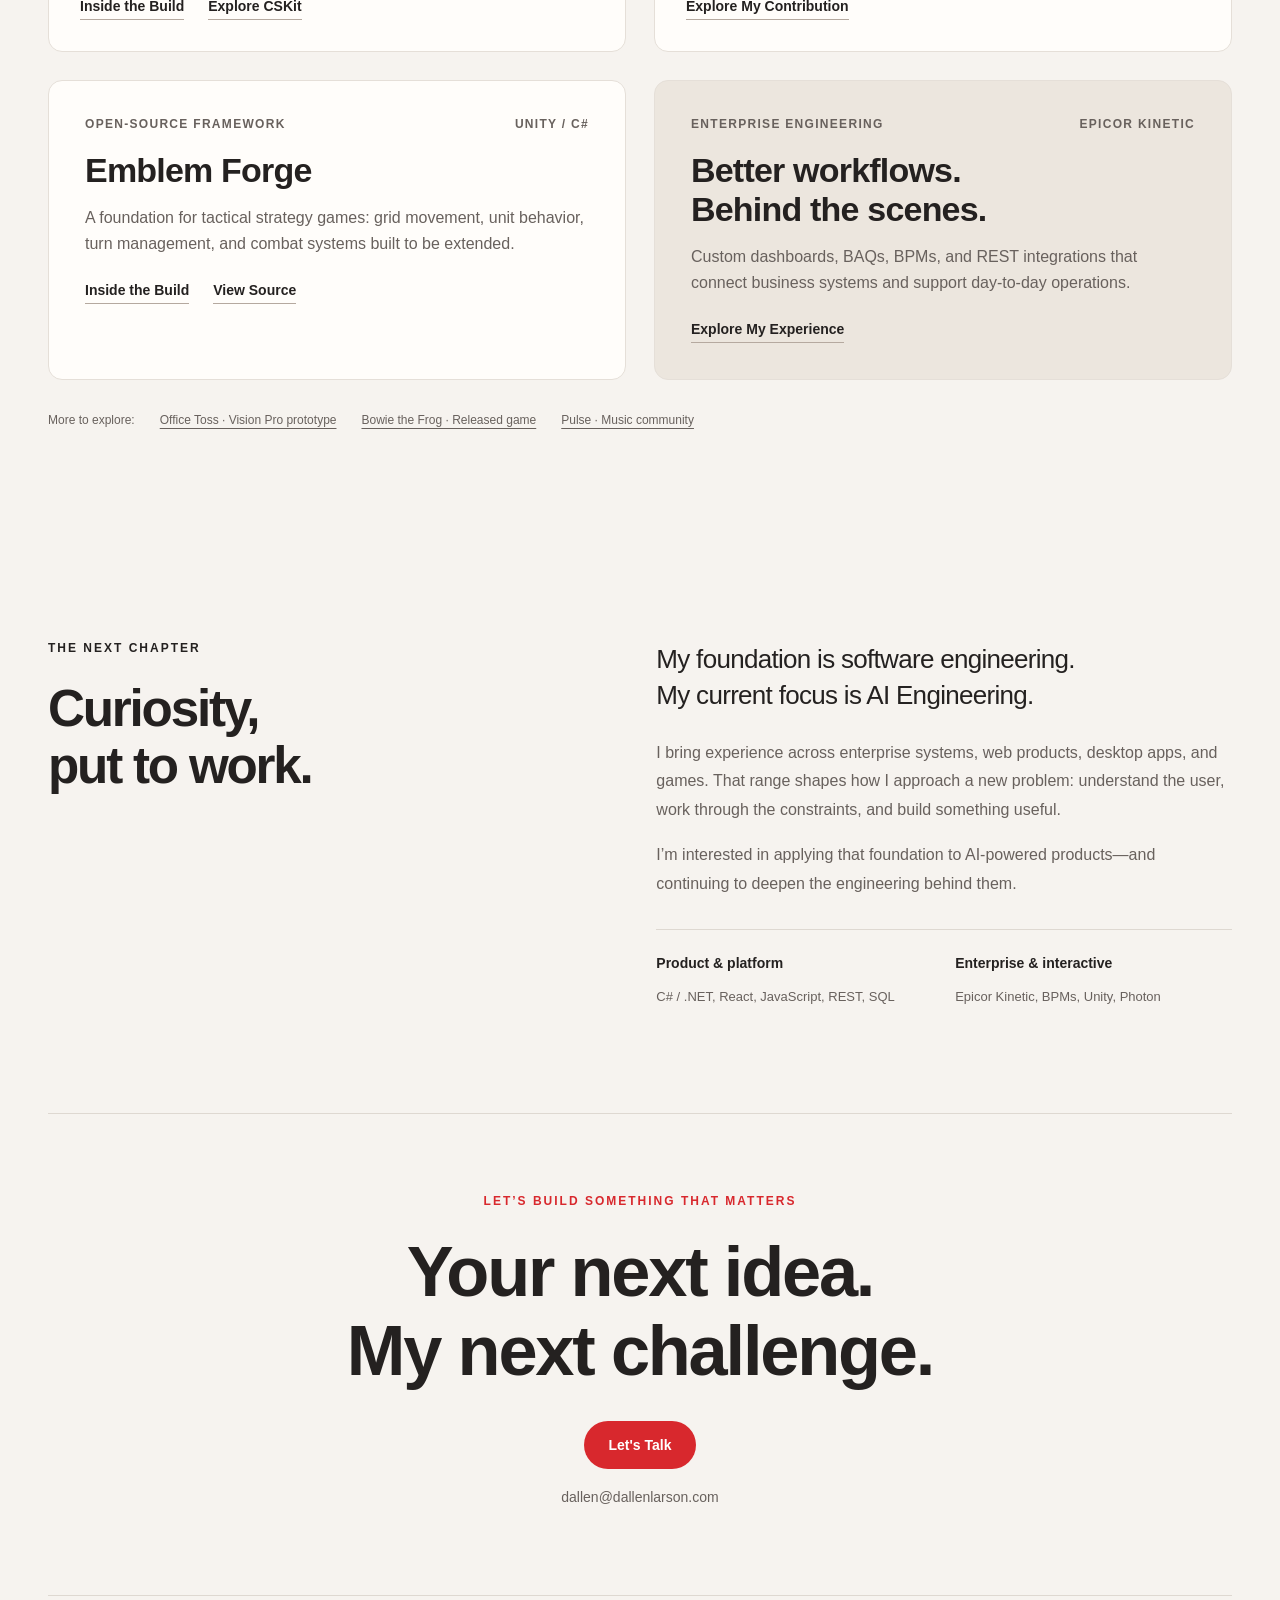
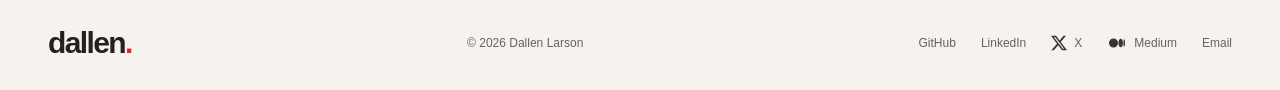
==== commit f2ded59b: "Refresh DECKRISE and CSKit showcases with floating product logos" ====
--- a/index.html
+++ b/index.html
@@ -25,9 +25,9 @@
 </div><div class="career-education"><div><p class="eyebrow">EDUCATION</p><h3>Nashville Software School</h3></div><p>Software Developer · Aug 2022 – Aug 2023<br><span>C#, .NET, SQL, JavaScript, React, REST APIs, Git/GitHub.</span></p></div></div></section>
 <section class="section container" id="projects"><div class="section-heading"><div><p class="eyebrow">SELECTED WORK</p><h2>Ideas made real.</h2></div><p>Desktop software. Web experiences.<br>Systems that make things happen.</p></div>
 <div class="project-tools"><div class="filters" role="group" aria-label="Filter projects"><button class="filter active" data-filter="all" aria-pressed="true">All Work</button><button class="filter" data-filter="apps" aria-pressed="false">Apps & Web</button><button class="filter" data-filter="games" aria-pressed="false">Games</button><button class="filter" data-filter="enterprise" aria-pressed="false">Enterprise</button></div><input id="search" type="search" aria-label="Search projects" placeholder="Find a project"></div>
-<div class="project-grid"><article class="project text-project" data-category="apps"><div class="project-content"><div class="project-meta"><span>AI-ASSISTED PRODUCT DEVELOPMENT</span><span>2025 – PRESENT</span></div><h3>DECKRISE</h3><p>A launched web product turning MARVEL SNAP tournament results into deck analysis, competitive trends, and matchup insights. Built and maintained end to end, using ChatGPT and Claude throughout development.</p><span class="tech">Product Development · Data Workflows · AI-Assisted Engineering</span><div class="project-links"><a href="https://deckrise.net">Explore DECKRISE</a></div></div></article>
-<article class="project featured" data-category="apps"><div class="project-image nibble-image"><img src="assets/nibble.png" width="1600" height="1000" loading="lazy" alt="Nibble browser home screen with a minimal search interface"></div><div class="project-content"><div class="project-meta"><span>DESKTOP APP</span><span>RELEASED · OPEN SOURCE</span></div><h3>Small browser. Big intention.</h3><p>Nibble is a lightweight Windows browser built around WebView2. A considered interface, personalized themes, and an installer with an automatic update path.</p><div class="project-bottom"><span class="tech">C# · .NET 8 · WPF · WebView2</span><div class="project-links"><button data-project="nibble">Inside the Build</button><a href="https://github.com/DallenLarson/nibble/releases/latest">Get Nibble</a></div></div></div></article>
-<article class="project" data-category="apps"><div class="project-image atelier-image"><img src="assets/atelier.png" width="1600" height="1000" loading="lazy" alt="Atelier’s CS2 market tracking interface"></div><div class="project-content"><div class="project-meta"><span>WEB PRODUCT</span><span>OPEN SOURCE</span></div><h3>A quieter view of the market.</h3><p>Atelier brings CS2 market prices, wishlists, and price history into a focused interface. Local data. Automatic refreshes. No account required.</p><span class="tech">JavaScript · Node.js · REST APIs</span><div class="project-links"><button data-project="atelier">Inside the Build</button><a href="https://github.com/DallenLarson/cs2-atelier">View Source</a></div></div></article>
+<div class="project-grid"><article class="project text-project" data-category="apps"><div class="project-image deckrise-image"><img src="assets/deckrise.png" loading="lazy" alt="DECKRISE competitive card-game analysis homepage"><div class="product-logo deckrise-logo"><img src="assets/deckrise-logo.png" alt="DECKRISE" loading="lazy"></div></div><div class="project-content"><div class="project-meta"><span>AI-ASSISTED PRODUCT DEVELOPMENT</span><span>2025 – PRESENT</span></div><h3>DECKRISE</h3><p>A launched web product turning Pokémon TCG and MARVEL SNAP tournament results into deck analysis, competitive trends, and matchup insights. Built and maintained end to end, using ChatGPT and Claude throughout development.</p><span class="tech">Product Development · Data Workflows · AI-Assisted Engineering</span><div class="project-links"><a href="https://deckrise.net">Explore DECKRISE</a></div></div></article>
+<article class="project featured" data-category="apps"><div class="project-image nibble-image"><img src="assets/nibble.png" width="1600" height="1000" loading="lazy" alt="Nibble browser home screen with a minimal search interface"><div class="product-logo nibble-logo"><img src="assets/nibble-logo.png" alt="Nibble" loading="lazy"></div></div><div class="project-content"><div class="project-meta"><span>DESKTOP APP</span><span>RELEASED · OPEN SOURCE</span></div><h3>Small browser. Big intention.</h3><p>Nibble is a lightweight Windows browser built around WebView2. A considered interface, personalized themes, and an installer with an automatic update path.</p><div class="project-bottom"><span class="tech">C# · .NET 8 · WPF · WebView2</span><div class="project-links"><button data-project="nibble">Inside the Build</button><a href="https://github.com/DallenLarson/nibble/releases/latest">Get Nibble</a></div></div></div></article>
+<article class="project" data-category="apps"><div class="project-image atelier-image"><img src="assets/cskit.png" width="1600" height="1000" loading="lazy" alt="CSKit Counter-Strike 2 tools dashboard"><div class="product-logo cskit-logo"><img src="assets/cskit-logo.png" alt="CSKit" loading="lazy"></div></div><div class="project-content"><div class="project-meta"><span>WEB PRODUCT</span><span>OPEN SOURCE</span></div><h3>CSKit.site</h3><p>A free Counter-Strike 2 workspace for configs, crosshairs, performance, practice plans, and skin prices. Setup and improvement tools, together in one focused product.</p><span class="tech">JavaScript · Node.js · REST APIs</span><div class="project-links"><button data-project="cskit">Inside the Build</button><a href="https://cskit.site">Explore CSKit</a></div></div></article>
 <article class="project" data-category="games"><div class="project-image clay-image"><img src="assets/clay.png" loading="lazy" alt="CLAY-TIME game artwork"></div><div class="project-content"><div class="project-meta"><span>COMMERCIAL GAME DEVELOPMENT</span><span>ROOK STUDIOS</span></div><h3>Playful worlds. Serious engineering.</h3><p>Lead programming for CLAY-TIME™: gameplay systems, physics optimization, and asynchronous loading across more than 130 production scripts.</p><span class="tech">Unity · C# · Gameplay · Performance</span><div class="project-links"><button data-project="clay">Explore My Contribution</button></div></div></article>
 <article class="project text-project" data-category="games"><div class="project-content"><div class="project-meta"><span>OPEN-SOURCE FRAMEWORK</span><span>UNITY / C#</span></div><h3>Emblem Forge</h3><p>A foundation for tactical strategy games: grid movement, unit behavior, turn management, and combat systems built to be extended.</p><div class="project-links"><button data-project="emblem">Inside the Build</button><a href="https://github.com/DallenLarson/EmblemForge">View Source</a></div></div></article>
 <article class="project text-project enterprise" data-category="enterprise"><div class="project-content"><div class="project-meta"><span>ENTERPRISE ENGINEERING</span><span>EPICOR KINETIC</span></div><h3>Better workflows.<br>Behind the scenes.</h3><p>Custom dashboards, BAQs, BPMs, and REST integrations that connect business systems and support day-to-day operations.</p><div class="project-links"><button data-project="epicor">Explore My Experience</button></div></div></article>
--- a/style.css
+++ b/style.css
@@ -20,3 +20,5 @@
 @media(max-width:700px){.hero{display:block;padding:40px 20px 340px;min-height:0}.hero-copy{width:100%;max-width:none;padding:0}.hero h1{font-size:clamp(48px,10vw,65px)}.hero-description{max-width:100%}.hero .portrait{inset:auto 0 0;width:100%;height:380px}.hero .portrait img{object-position:center 36%}.hero::after{background:linear-gradient(180deg,#f6f3ef 0%,#f6f3ef calc(100% - 380px),#f6f3efcc calc(100% - 320px),#f6f3ef00 calc(100% - 210px))}.hero-location{font-size:12px}.hero-actions{gap:20px}.career-heading{display:block}.career-heading>.text-link{display:inline-block;margin-top:22px}.resume-roles article{grid-template-columns:1fr;gap:18px;padding-block:25px}.career-heading h2{font-size:30px}.experience-section{padding-block:50px}.career-education{gap:18px;flex-direction:column;align-items:flex-start}}
 @media(prefers-reduced-motion:reduce){.press-pop{animation:none}.button:active,.nav-contact:active,.filter:active,.project-links button:active,.career-link:active{transform:none}.button:hover{transform:none}}
 .project-grid>.text-project:first-child{grid-column:1/-1;background:#ece6de}.project-grid>.text-project:first-child .project-content{padding:36px}.project-grid>.text-project:first-child p{max-width:850px}
+.project-image.deckrise-image{height:auto;aspect-ratio:16/9;background:#0c0e0e}.deckrise-image img{object-fit:cover;object-position:top}.atelier-image{background:#111719;padding:0}.atelier-image img{object-fit:cover;object-position:top;border-radius:0}
+.project-image{position:relative}.product-logo{position:absolute;z-index:1;bottom:22px;left:50%;transform:translateX(-50%);height:60px;width:156px;padding:13px 20px;display:flex;align-items:center;justify-content:center;border:1px solid #ffffff30;border-radius:14px;background:#101516ed;box-shadow:0 12px 28px #0005;backdrop-filter:blur(14px);pointer-events:none}.product-logo.nibble-logo{background:#fffdf9f2;border-color:#fff}.project-image .product-logo img{display:block;width:100%;height:100%;object-fit:contain;object-position:center;border-radius:0;box-shadow:none}.project-image:has(.product-logo){padding-bottom:0}@media(max-width:700px){.product-logo{width:125px;height:48px;padding:10px 15px;bottom:16px;border-radius:11px}}
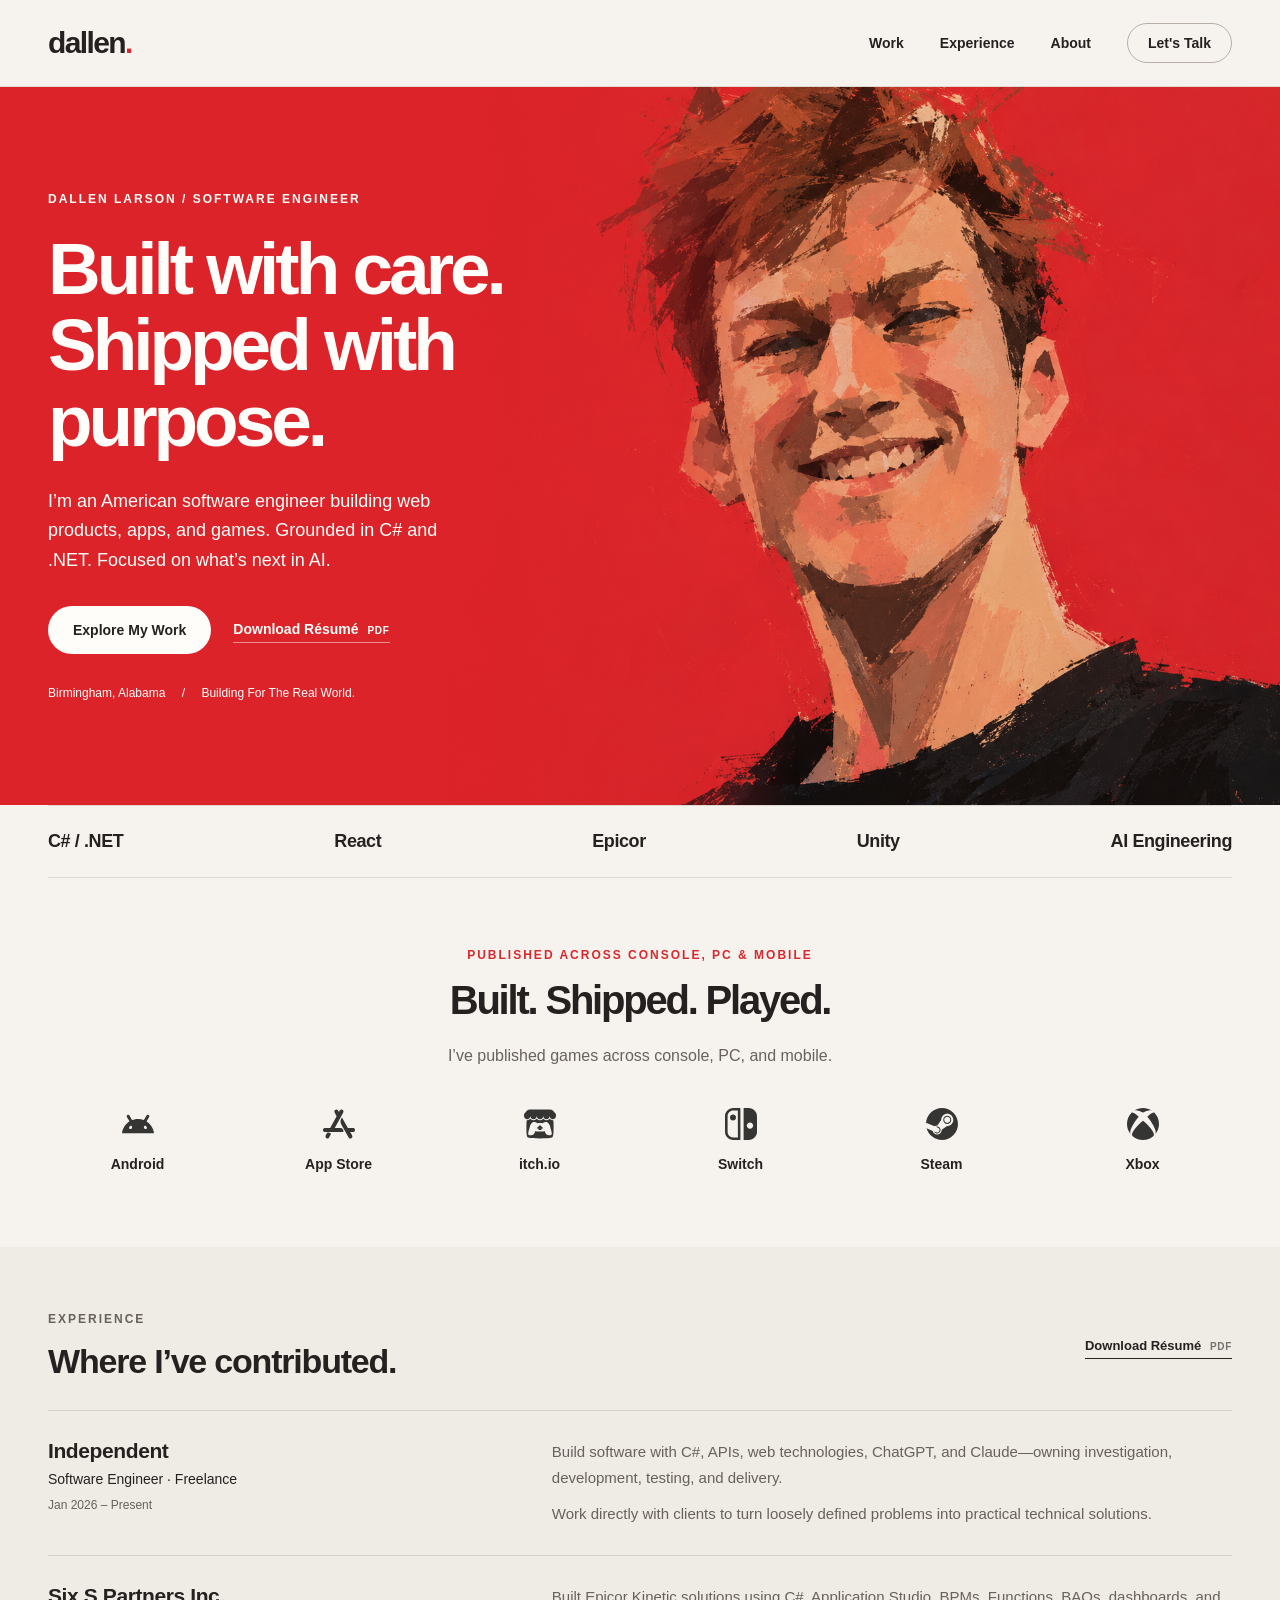
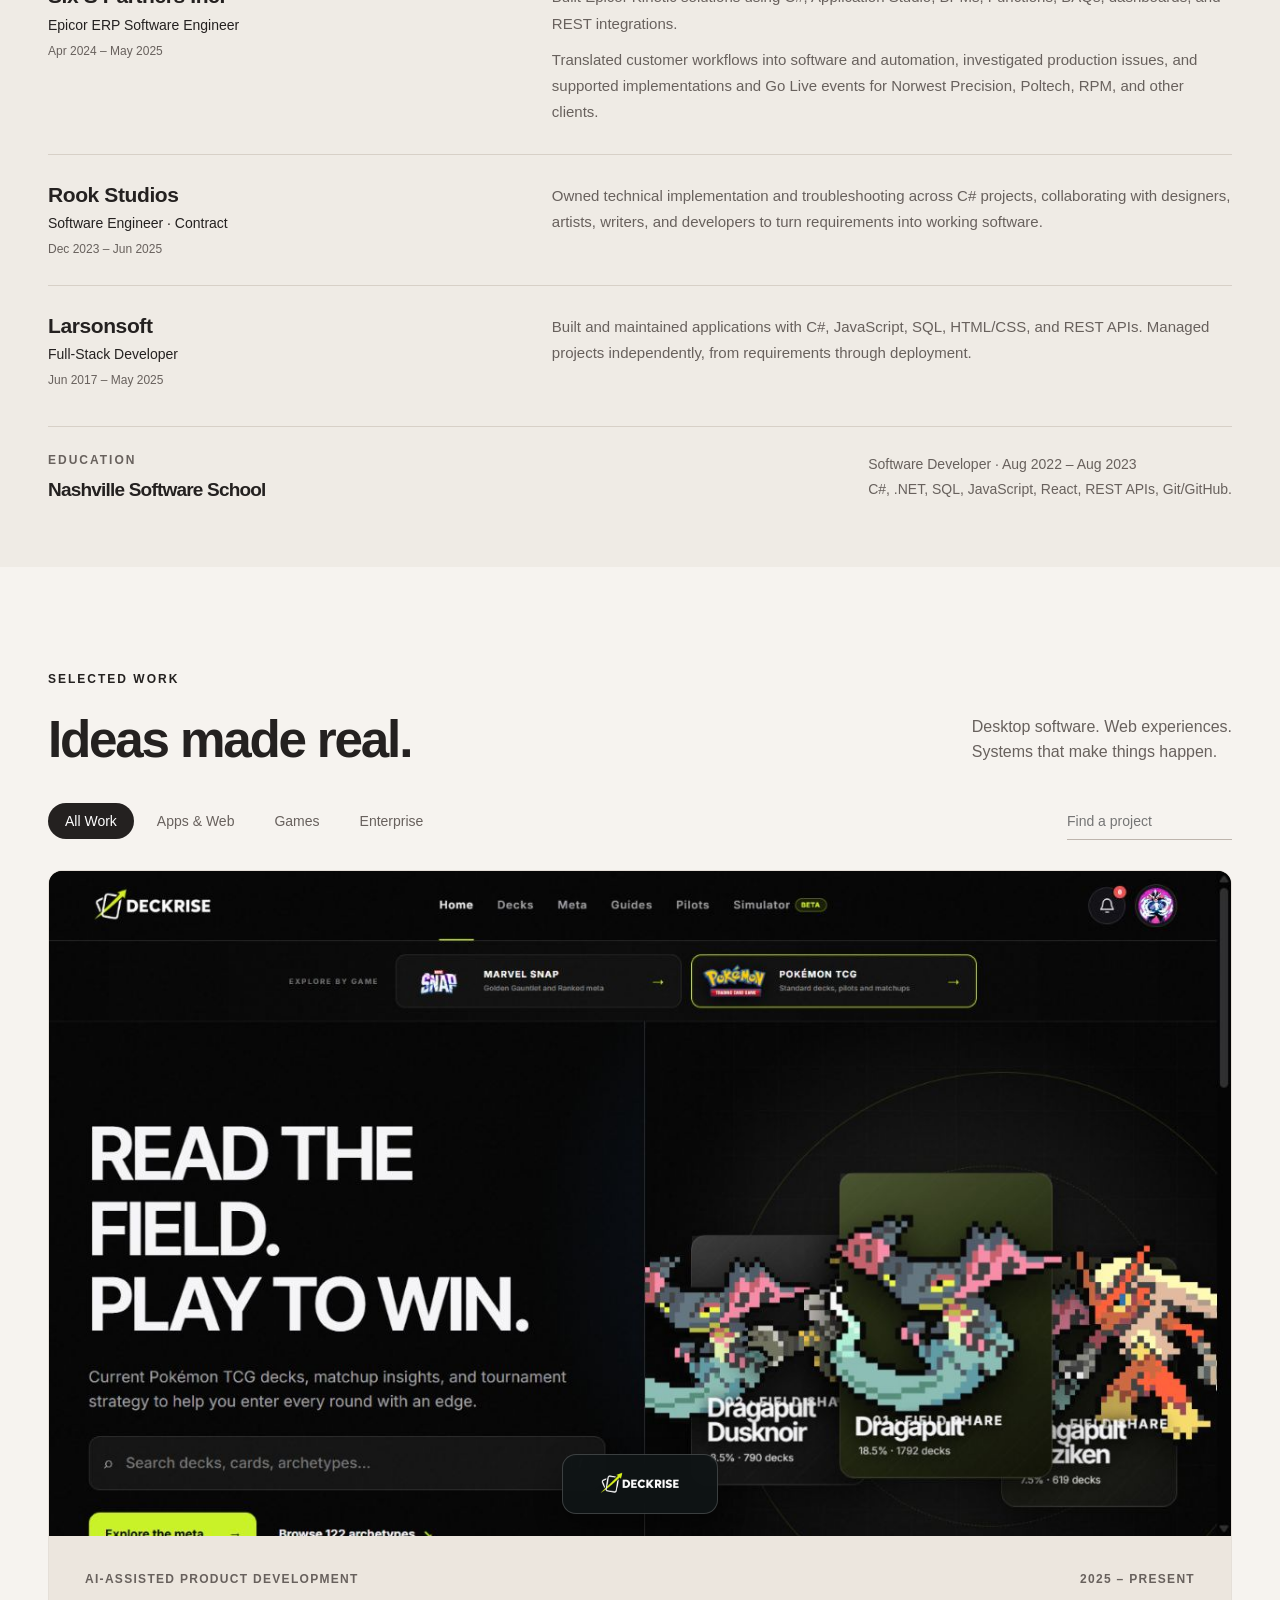
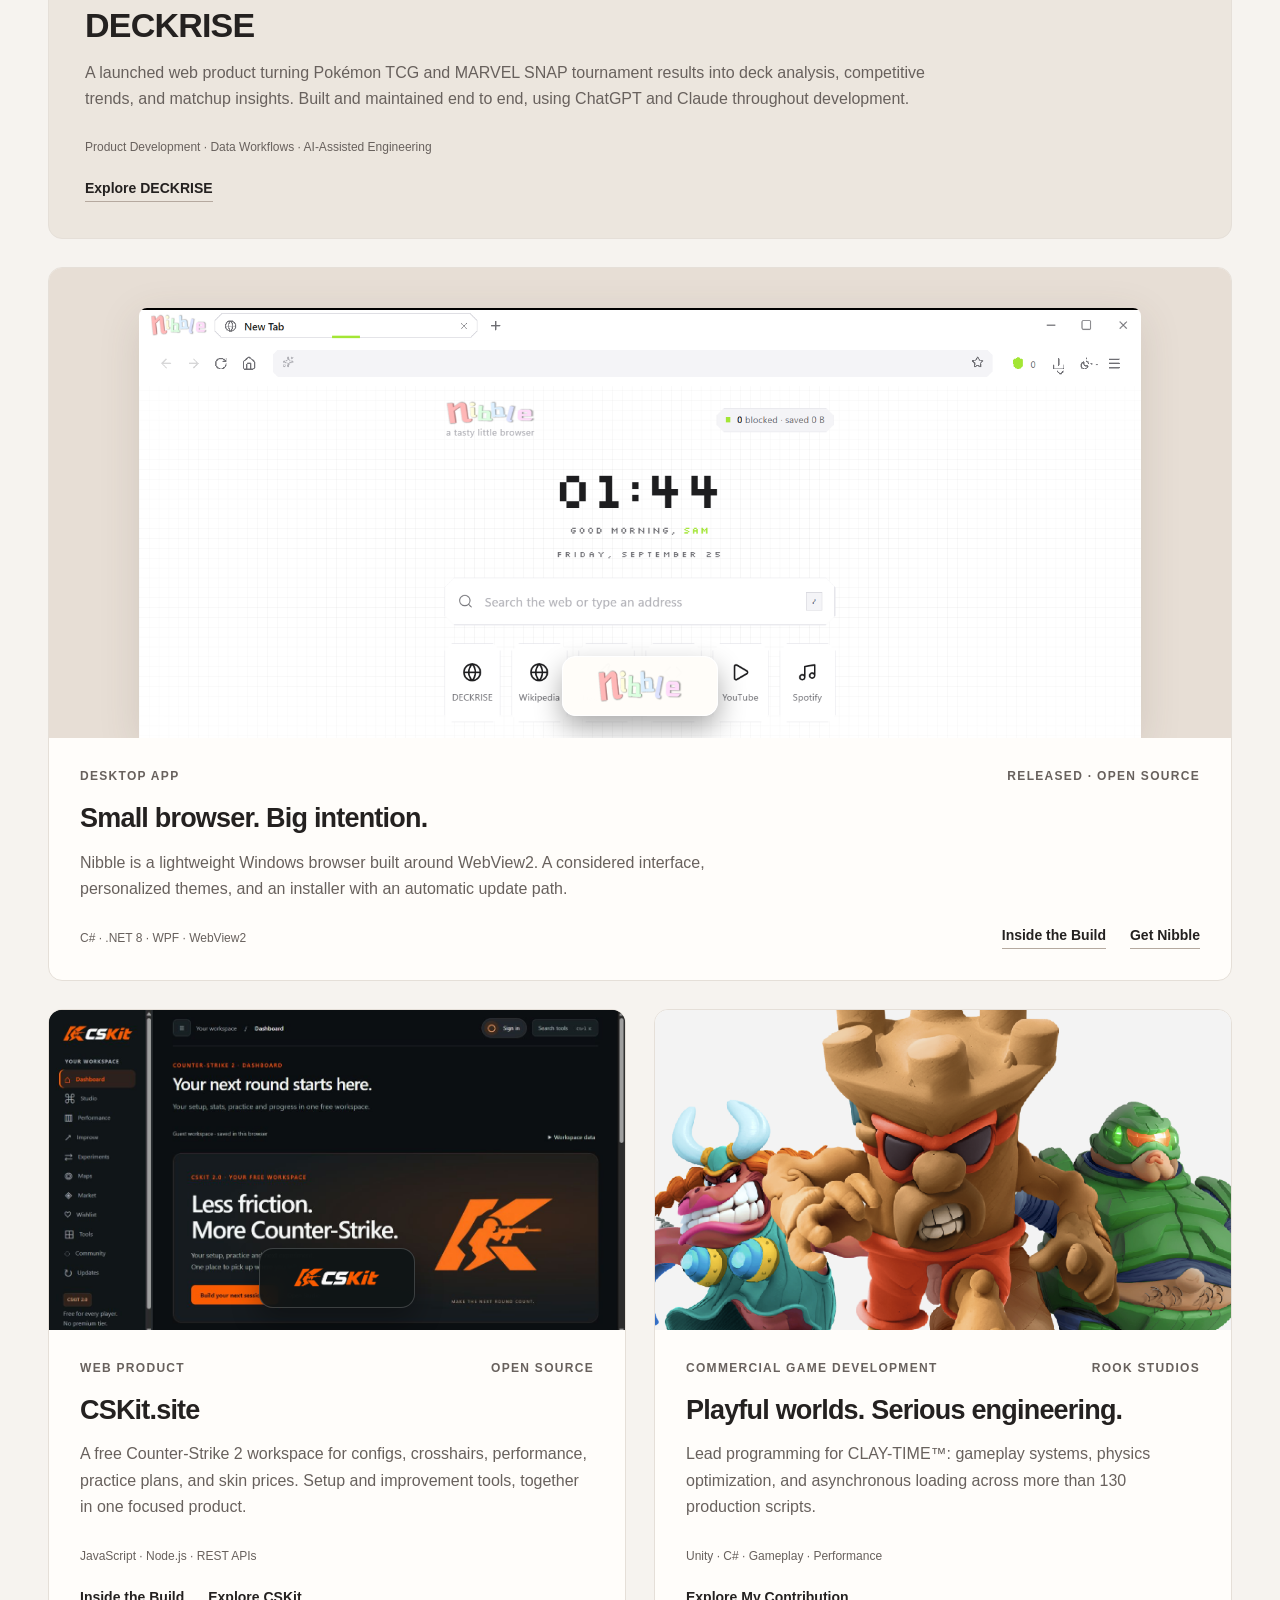
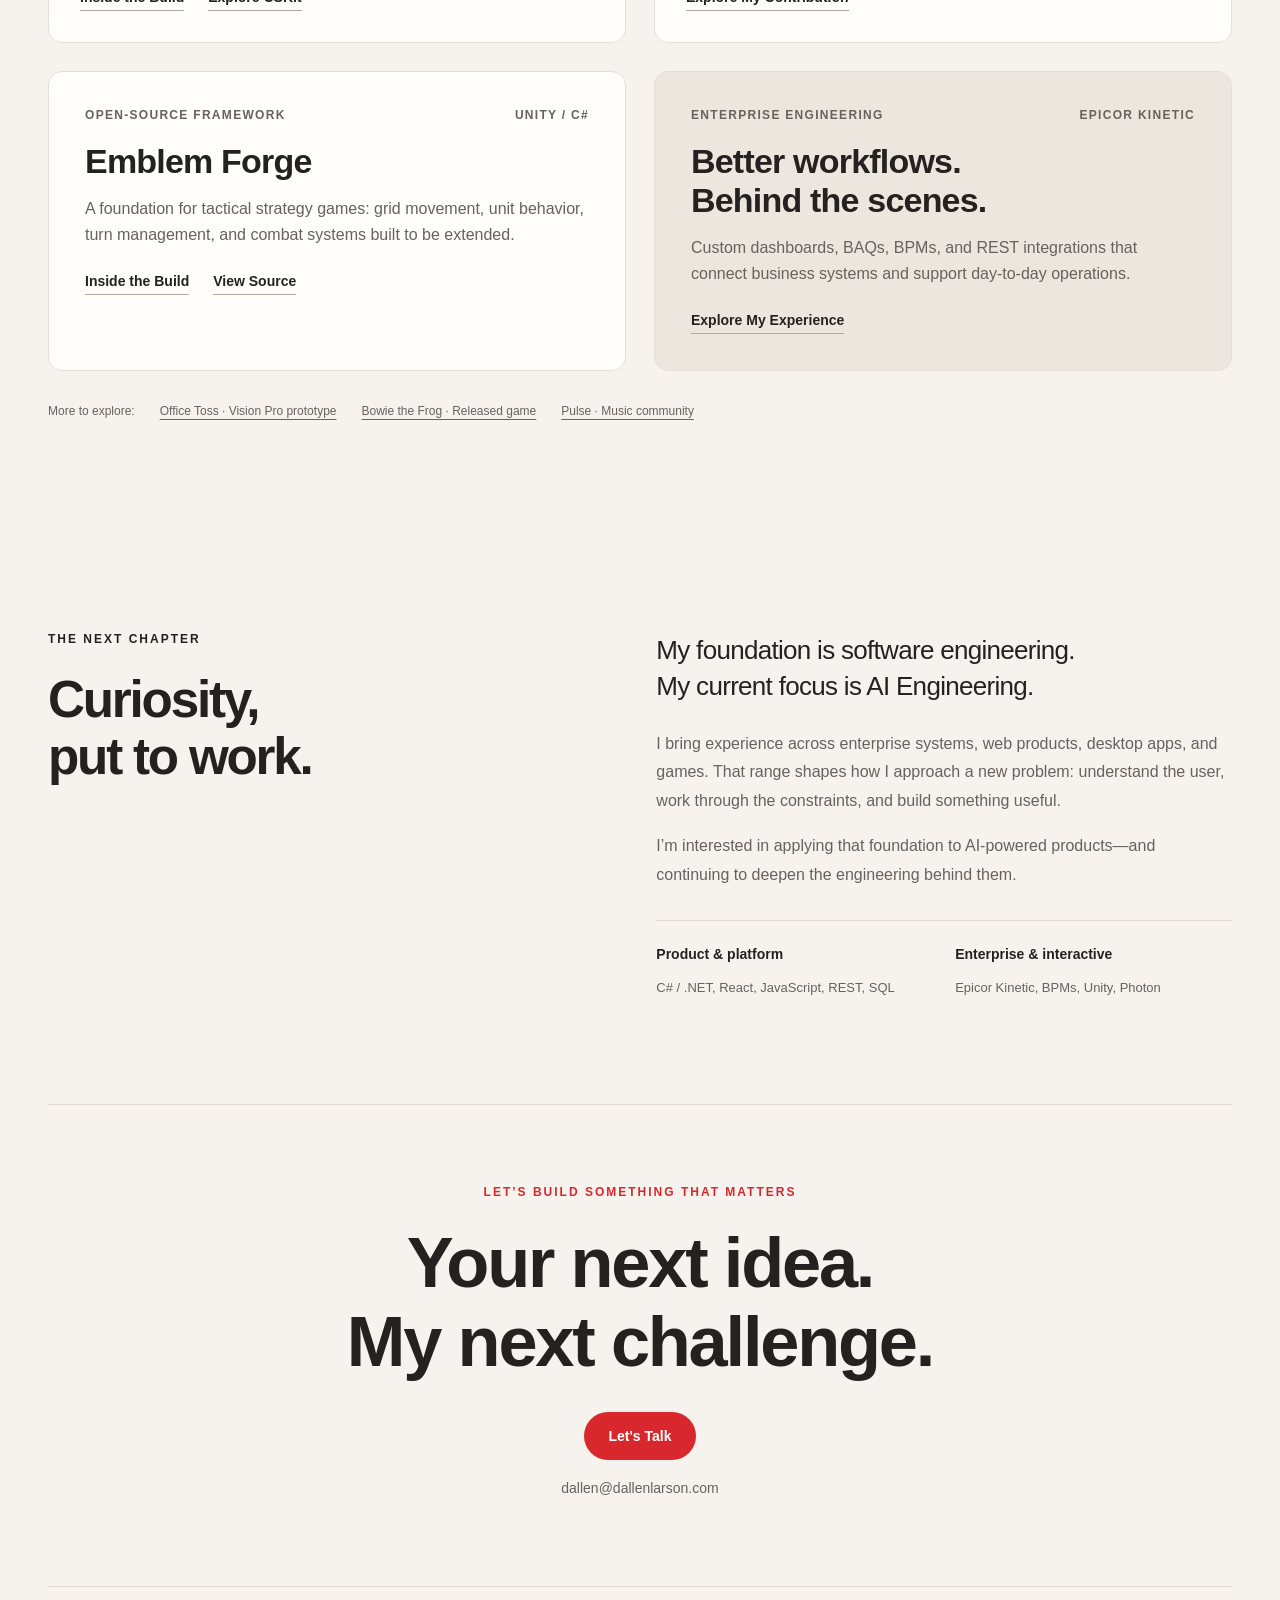
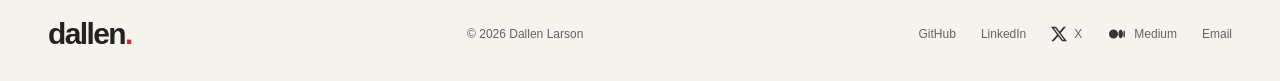
==== commit 95867ca2: "Remove current focus badge from AI Engineering" ====
--- a/index.html
+++ b/index.html
@@ -15,7 +15,7 @@
 <div class="hero-copy"><p class="eyebrow">DALLEN LARSON / SOFTWARE ENGINEER</p><h1>Built with care.<br>Shipped with<br><span>purpose.</span></h1><p class="hero-description">I’m an American software engineer building web products, apps, and games. Grounded in C# and .NET. Focused on what’s next in AI.</p><div class="hero-actions"><a class="button primary" href="#projects">Explore My Work</a><a class="text-link" href="assets/Dallen-Larson-Resume.pdf" download>Download Résumé <span class="download-label">PDF</span></a></div><p class="hero-location">Birmingham, Alabama <span aria-hidden="true">/</span> Building For The Real World.</p></div>
 <figure class="portrait"><img src="assets/portrait.png" alt="Painted portrait of Dallen Larson against a vibrant red background" width="1254" height="1254" fetchpriority="high"></figure>
 </section>
-<div class="stack container" aria-label="Technologies and focus"><span>C# / .NET</span><span>React</span><span>Epicor</span><span>Unity</span><span class="stack-focus">AI Engineering <small>Current focus</small></span></div>
+<div class="stack container" aria-label="Technologies and focus"><span>C# / .NET</span><span>React</span><span>Epicor</span><span>Unity</span><span class="stack-focus">AI Engineering </span></div>
 <section class="release-section container" aria-labelledby="release-title"><div class="release-heading"><p class="eyebrow">PUBLISHED ACROSS CONSOLE, PC & MOBILE</p><h2 id="release-title">Built. Shipped. Played.</h2><p>I’ve published games across console, PC, and mobile.</p></div><ul class="platforms"><li><img src="assets/icons/android.svg" width="32" height="32" alt=""><span>Android</span></li><li><img src="assets/icons/appstore.svg" width="32" height="32" alt=""><span>App Store</span></li><li><img src="assets/icons/itchdotio.svg" width="32" height="32" alt=""><span>itch.io</span></li><li><img src="assets/icons/nintendoswitch.svg" width="32" height="32" alt=""><span>Switch</span></li><li><img src="assets/icons/steam.svg" width="32" height="32" alt=""><span>Steam</span></li><li><img src="assets/icons/xbox.svg" width="32" height="32" alt=""><span>Xbox</span></li></ul></section>
 <section class="experience-section" id="experience"><div class="container"><div class="career-heading"><div><p class="eyebrow">EXPERIENCE</p><h2>Where I’ve contributed.</h2></div><a class="text-link" href="assets/Dallen-Larson-Resume.pdf" download>Download Résumé <span class="download-label">PDF</span></a></div><div class="resume-roles">
 <article><div class="resume-company"><h3>Independent</h3><p>Software Engineer · Freelance</p><span>Jan 2026 – Present</span></div><div><p>Build software with C#, APIs, web technologies, ChatGPT, and Claude—owning investigation, development, testing, and delivery.</p><p>Work directly with clients to turn loosely defined problems into practical technical solutions.</p></div></article>
--- a/style.css
+++ b/style.css
@@ -22,3 +22,9 @@
 .project-grid>.text-project:first-child{grid-column:1/-1;background:#ece6de}.project-grid>.text-project:first-child .project-content{padding:36px}.project-grid>.text-project:first-child p{max-width:850px}
 .project-image.deckrise-image{height:auto;aspect-ratio:16/9;background:#0c0e0e}.deckrise-image img{object-fit:cover;object-position:top}.atelier-image{background:#111719;padding:0}.atelier-image img{object-fit:cover;object-position:top;border-radius:0}
 .project-image{position:relative}.product-logo{position:absolute;z-index:1;bottom:22px;left:50%;transform:translateX(-50%);height:60px;width:156px;padding:13px 20px;display:flex;align-items:center;justify-content:center;border:1px solid #ffffff30;border-radius:14px;background:#101516ed;box-shadow:0 12px 28px #0005;backdrop-filter:blur(14px);pointer-events:none}.product-logo.nibble-logo{background:#fffdf9f2;border-color:#fff}.project-image .product-logo img{display:block;width:100%;height:100%;object-fit:contain;object-position:center;border-radius:0;box-shadow:none}.project-image:has(.product-logo){padding-bottom:0}@media(max-width:700px){.product-logo{width:125px;height:48px;padding:10px 15px;bottom:16px;border-radius:11px}}
+/* Extend the portrait's red across the whole introduction. */
+.hero{--portrait-red:#db2329;background:var(--portrait-red);color:#fffdfa}
+.hero::after{background:linear-gradient(90deg,#db2329 0%,#db2329 29%,#db2329f2 38%,#db23298a 48%,#db232900 62%)}
+.hero h1 span{color:#fffdfa}.hero-description,.hero .hero-location,.hero-location span{color:#fffdfa}.hero .text-link{color:#fffdfa;border-color:#fffdfa80}.hero .download-label{opacity:1}.hero .primary{background:#fffdfa;color:#242120}.hero .primary:hover{background:#f4dfcf;color:#242120}.hero a:focus-visible{outline-color:#fffdfa}
+@media(max-width:1000px){.hero::after{background:linear-gradient(90deg,#db2329 0%,#db2329 30%,#db2329cc 43%,#db232900 70%)}}
+@media(max-width:700px){.hero::after{background:linear-gradient(180deg,#db2329 0%,#db2329 calc(100% - 380px),#db2329cc calc(100% - 320px),#db232900 calc(100% - 210px))}}
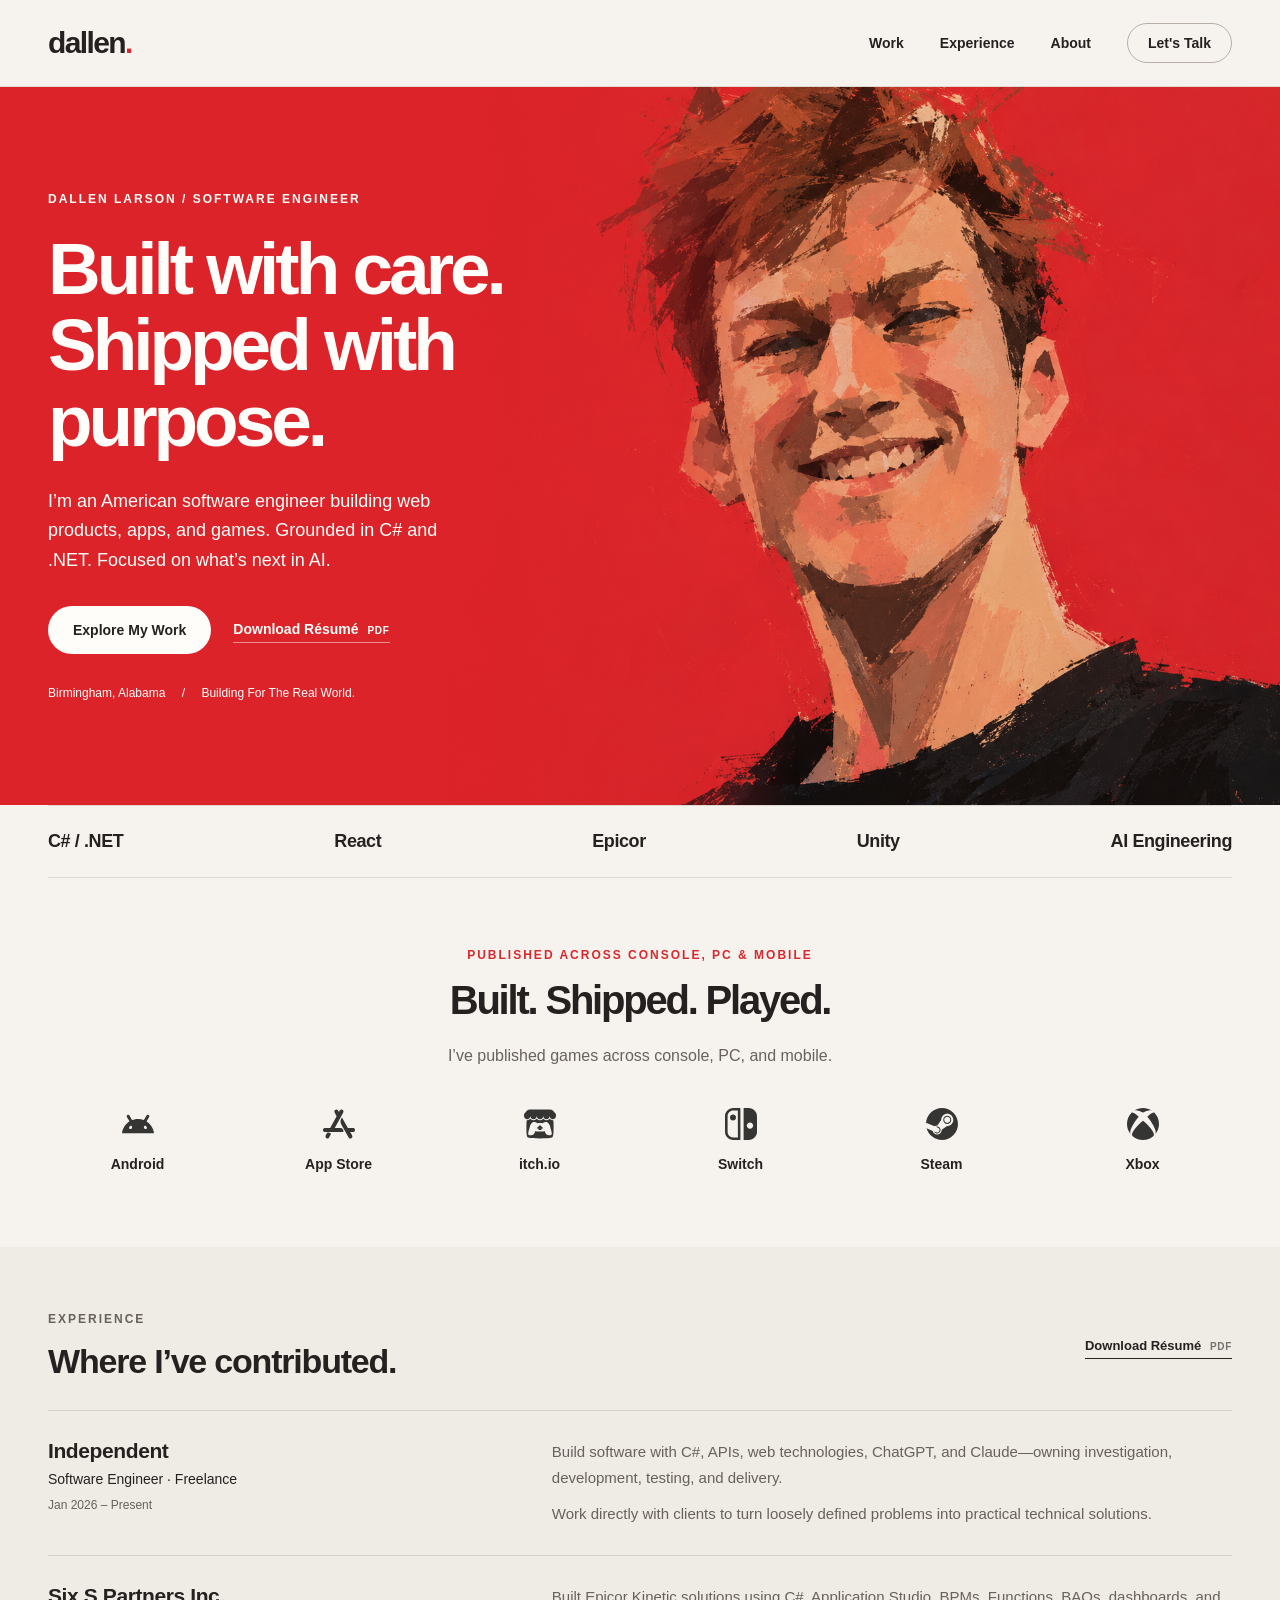
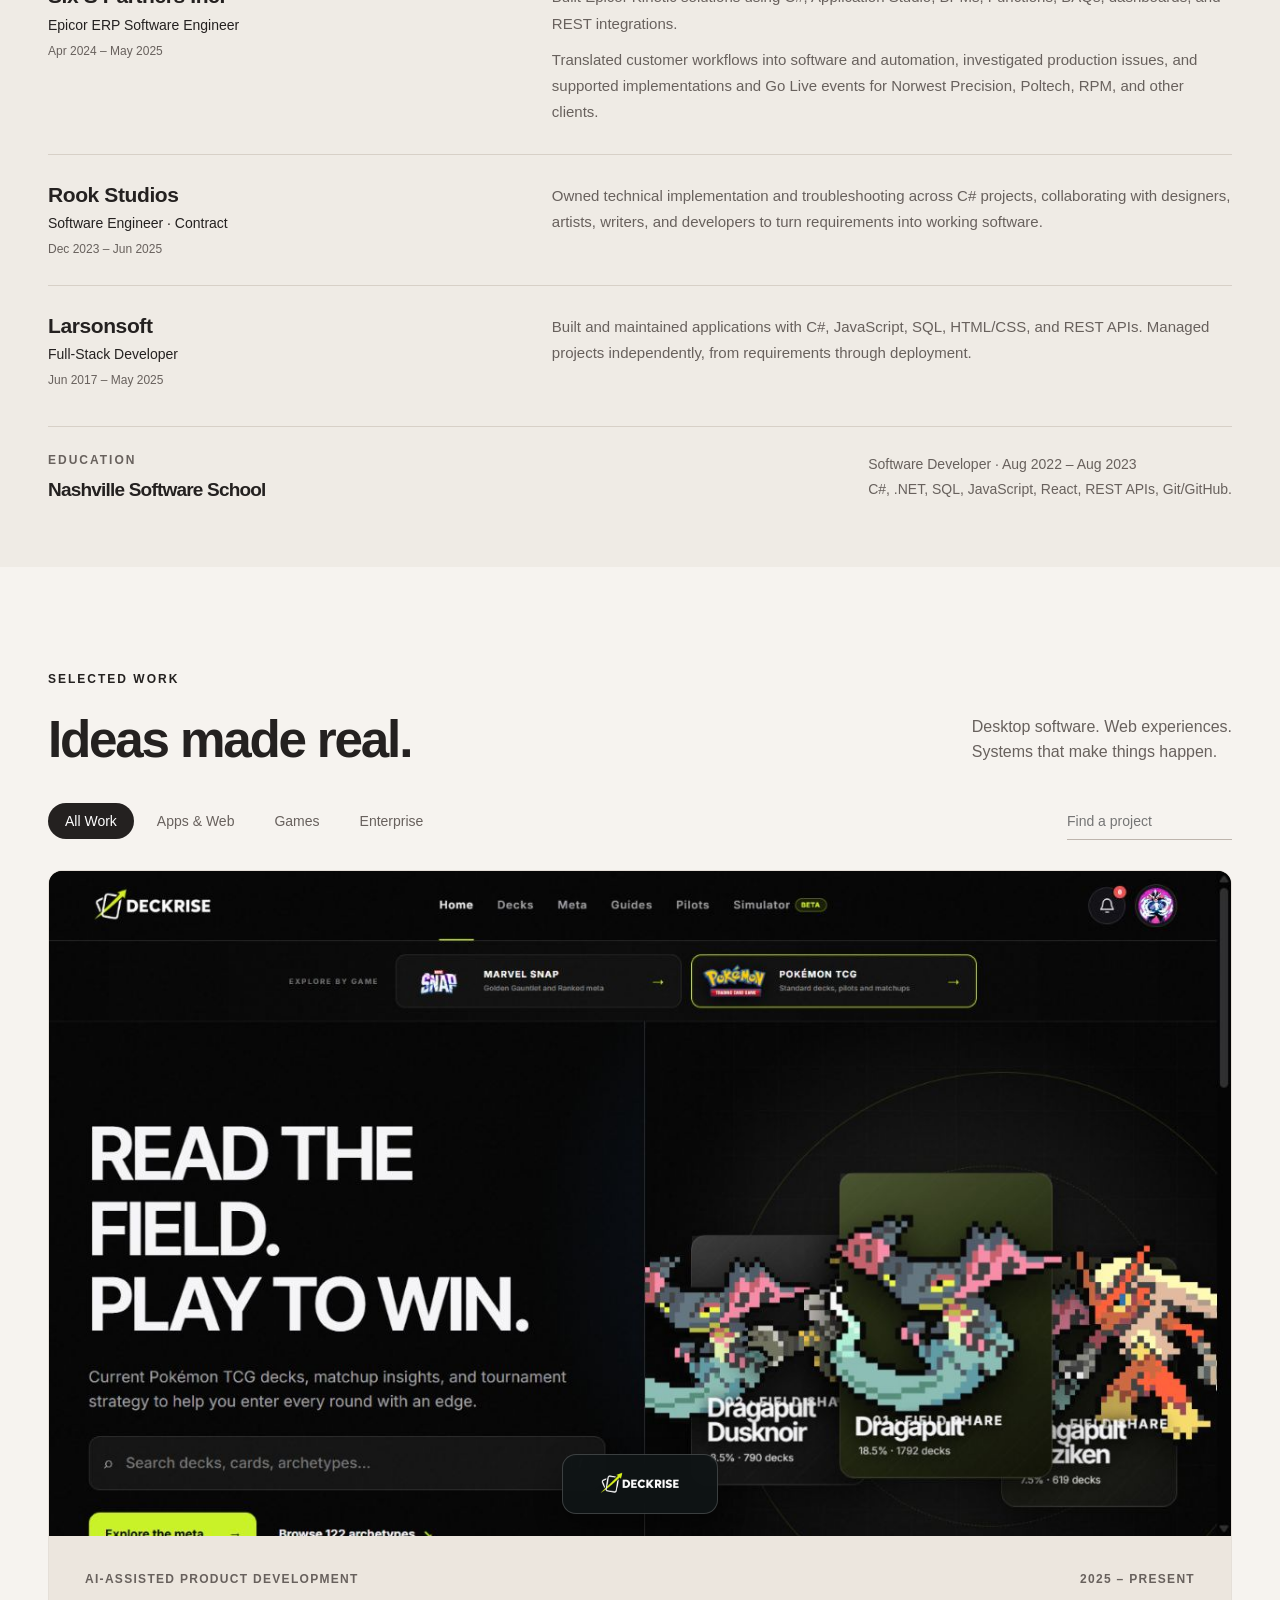
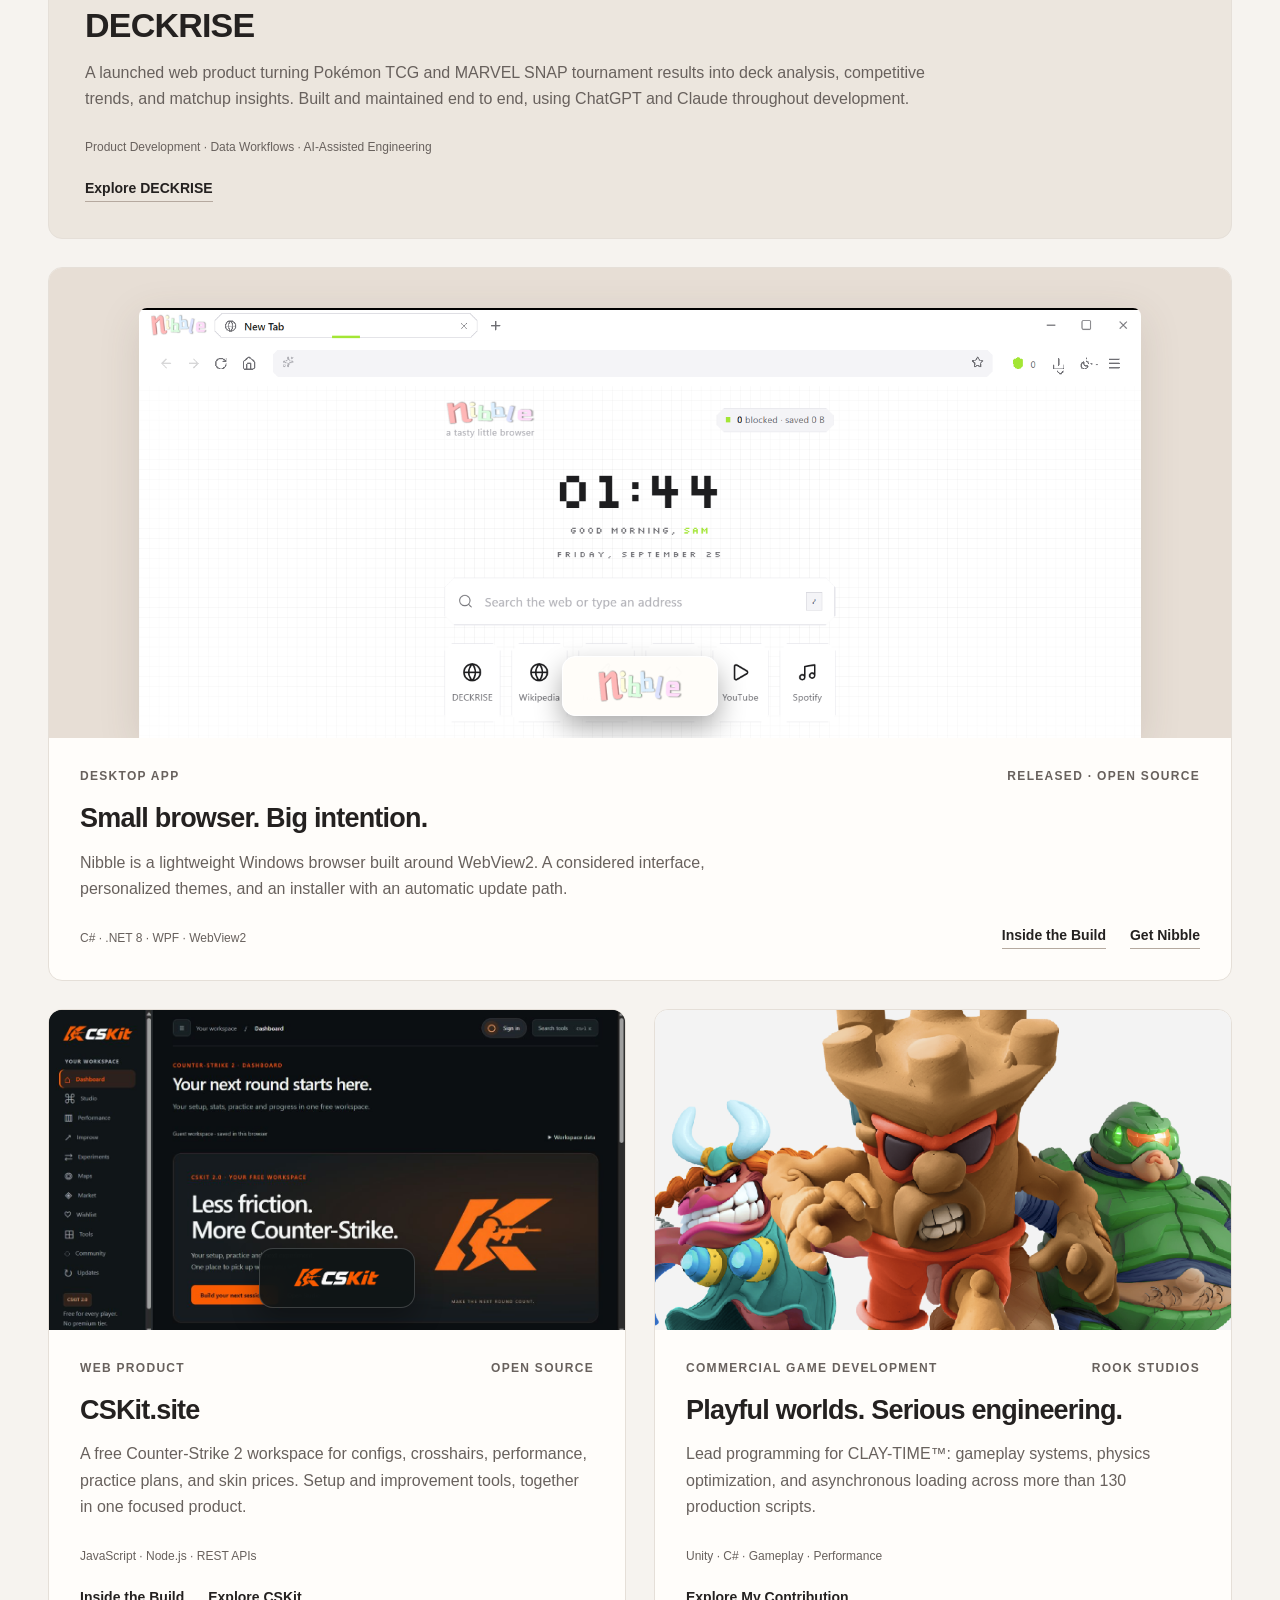
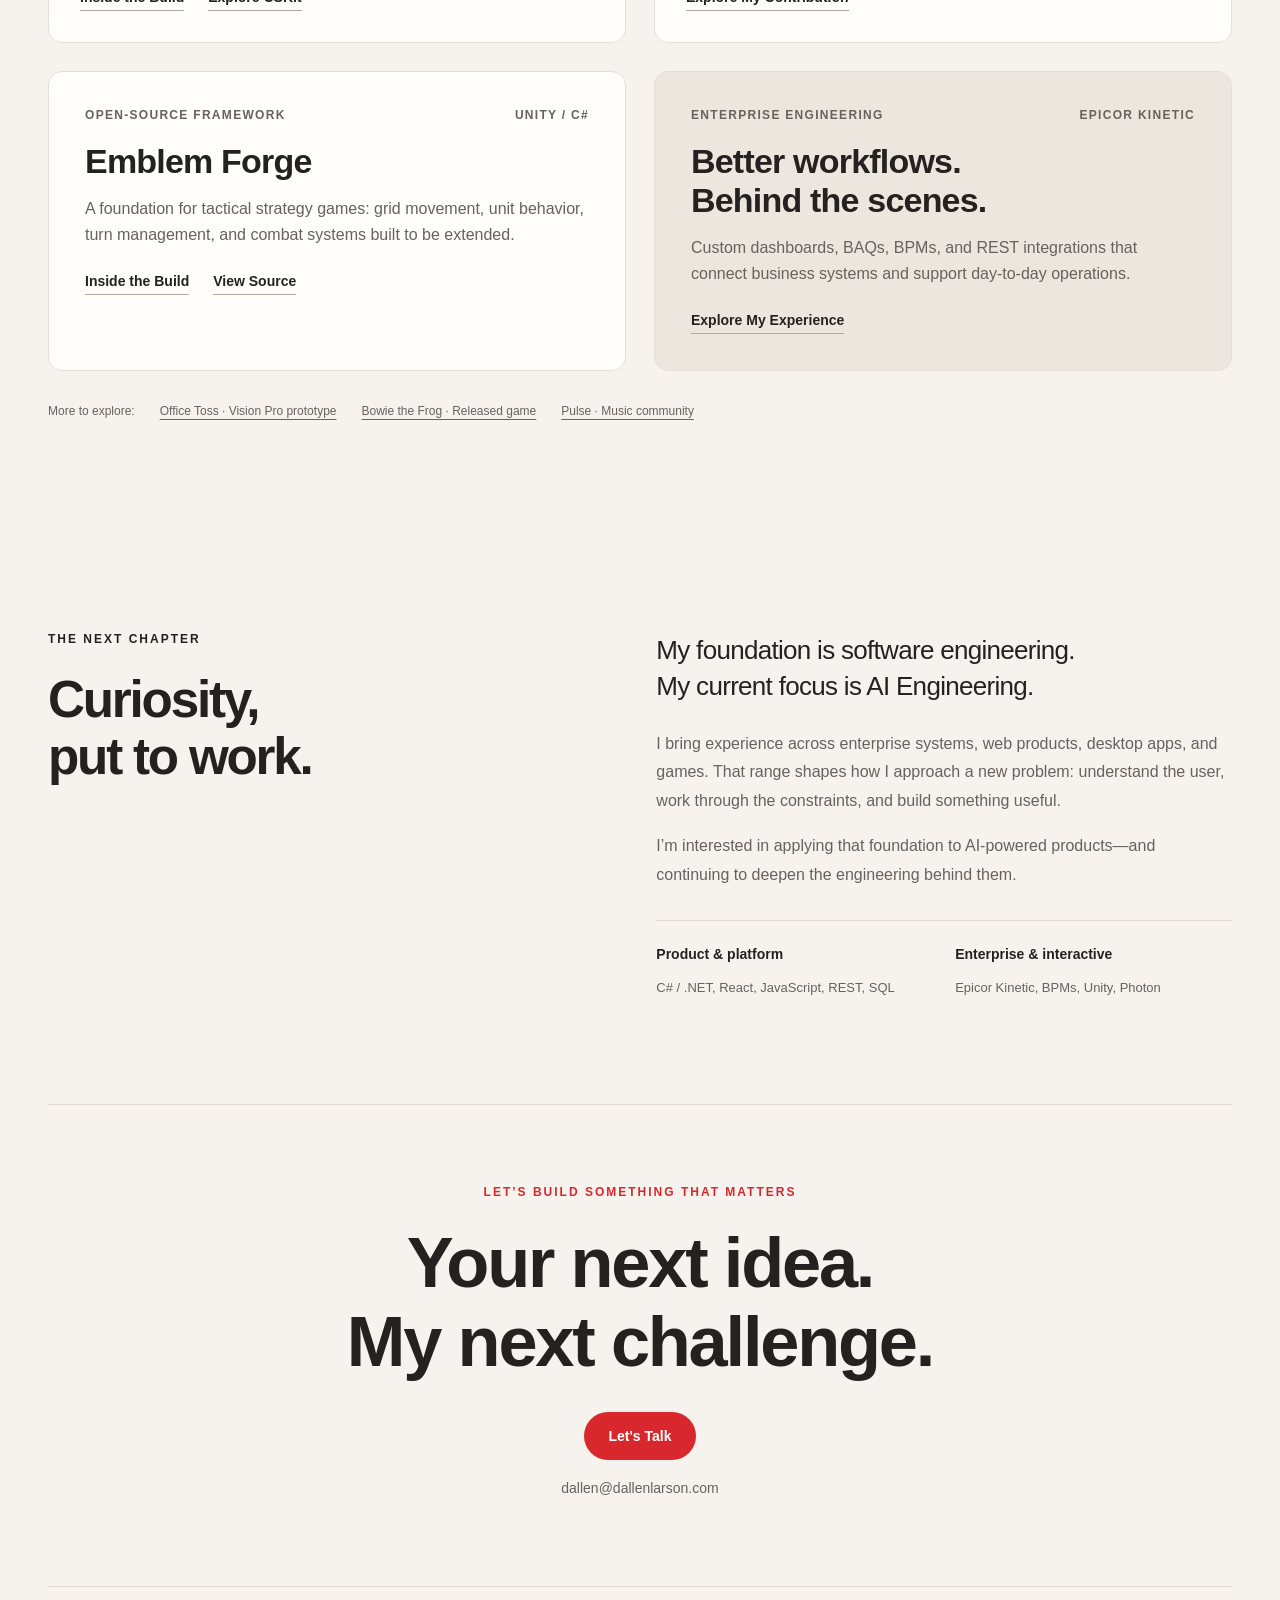
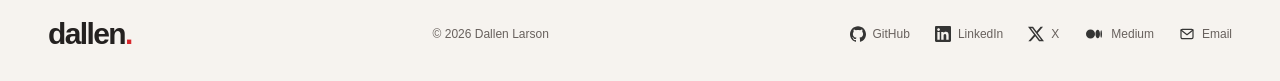
==== commit d635f310: "Add matching GitHub LinkedIn and email footer icons" ====
--- a/index.html
+++ b/index.html
@@ -36,7 +36,7 @@
 <section class="section container about-layout" id="about"><div><p class="eyebrow">THE NEXT CHAPTER</p><h2>Curiosity,<br>put to work.</h2></div><div class="about-copy"><p class="large-copy">My foundation is software engineering.<br>My current focus is AI Engineering.</p><p>I bring experience across enterprise systems, web products, desktop apps, and games. That range shapes how I approach a new problem: understand the user, work through the constraints, and build something useful.</p><p>I’m interested in applying that foundation to AI-powered products—and continuing to deepen the engineering behind them.</p><div class="expertise"><div><h3>Product & platform</h3><p>C# / .NET, React, JavaScript, REST, SQL</p></div><div><h3>Enterprise & interactive</h3><p>Epicor Kinetic, BPMs, Unity, Photon</p></div></div></div></section>
 <section class="contact-section container" id="contact"><p class="eyebrow">LET’S BUILD SOMETHING THAT MATTERS</p><h2>Your next idea.<br>My next challenge.</h2><a class="button primary" href="mailto:dallen@dallenlarson.com">Let's Talk</a><a class="email-link" href="mailto:dallen@dallenlarson.com">dallen@dallenlarson.com</a></section>
 </main>
-<footer class="container footer"><a class="brand" href="#home">dallen<span>.</span></a><p>© <span id="year">2026</span> Dallen Larson</p><div><a href="https://github.com/DallenLarson">GitHub</a><a href="https://www.linkedin.com/in/dallen-larson/">LinkedIn</a><a href="https://x.com/dallenlarson" class="social-icon"><img src="assets/icons/x.svg" width="16" height="16" alt="">X</a><a href="https://medium.com/@dallenlarson" class="social-icon"><img src="assets/icons/medium.svg" width="20" height="16" alt="">Medium</a><a href="mailto:dallen@dallenlarson.com">Email</a></div></footer>
+<footer class="container footer"><a class="brand" href="#home">dallen<span>.</span></a><p>© <span id="year">2026</span> Dallen Larson</p><div><a href="https://github.com/DallenLarson" class="social-icon"><img src="assets/icons/github.svg" width="16" height="16" alt="">GitHub</a><a href="https://www.linkedin.com/in/dallen-larson/" class="social-icon"><img src="assets/icons/linkedin.svg" width="16" height="16" alt="">LinkedIn</a><a href="https://x.com/dallenlarson" class="social-icon"><img src="assets/icons/x.svg" width="16" height="16" alt="">X</a><a href="https://medium.com/@dallenlarson" class="social-icon"><img src="assets/icons/medium.svg" width="20" height="16" alt="">Medium</a><a href="mailto:dallen@dallenlarson.com" class="social-icon"><img src="assets/icons/email.svg" width="16" height="16" alt="">Email</a></div></footer>
 <dialog id="project-dialog" aria-labelledby="dialog-title"><div class="dialog-inner"><button class="dialog-close" aria-label="Close project details">×</button><p class="eyebrow" id="dialog-label"></p><h2 id="dialog-title"></h2><div id="dialog-body"></div></div></dialog>
 <script src="script.js"></script>
 </body></html>
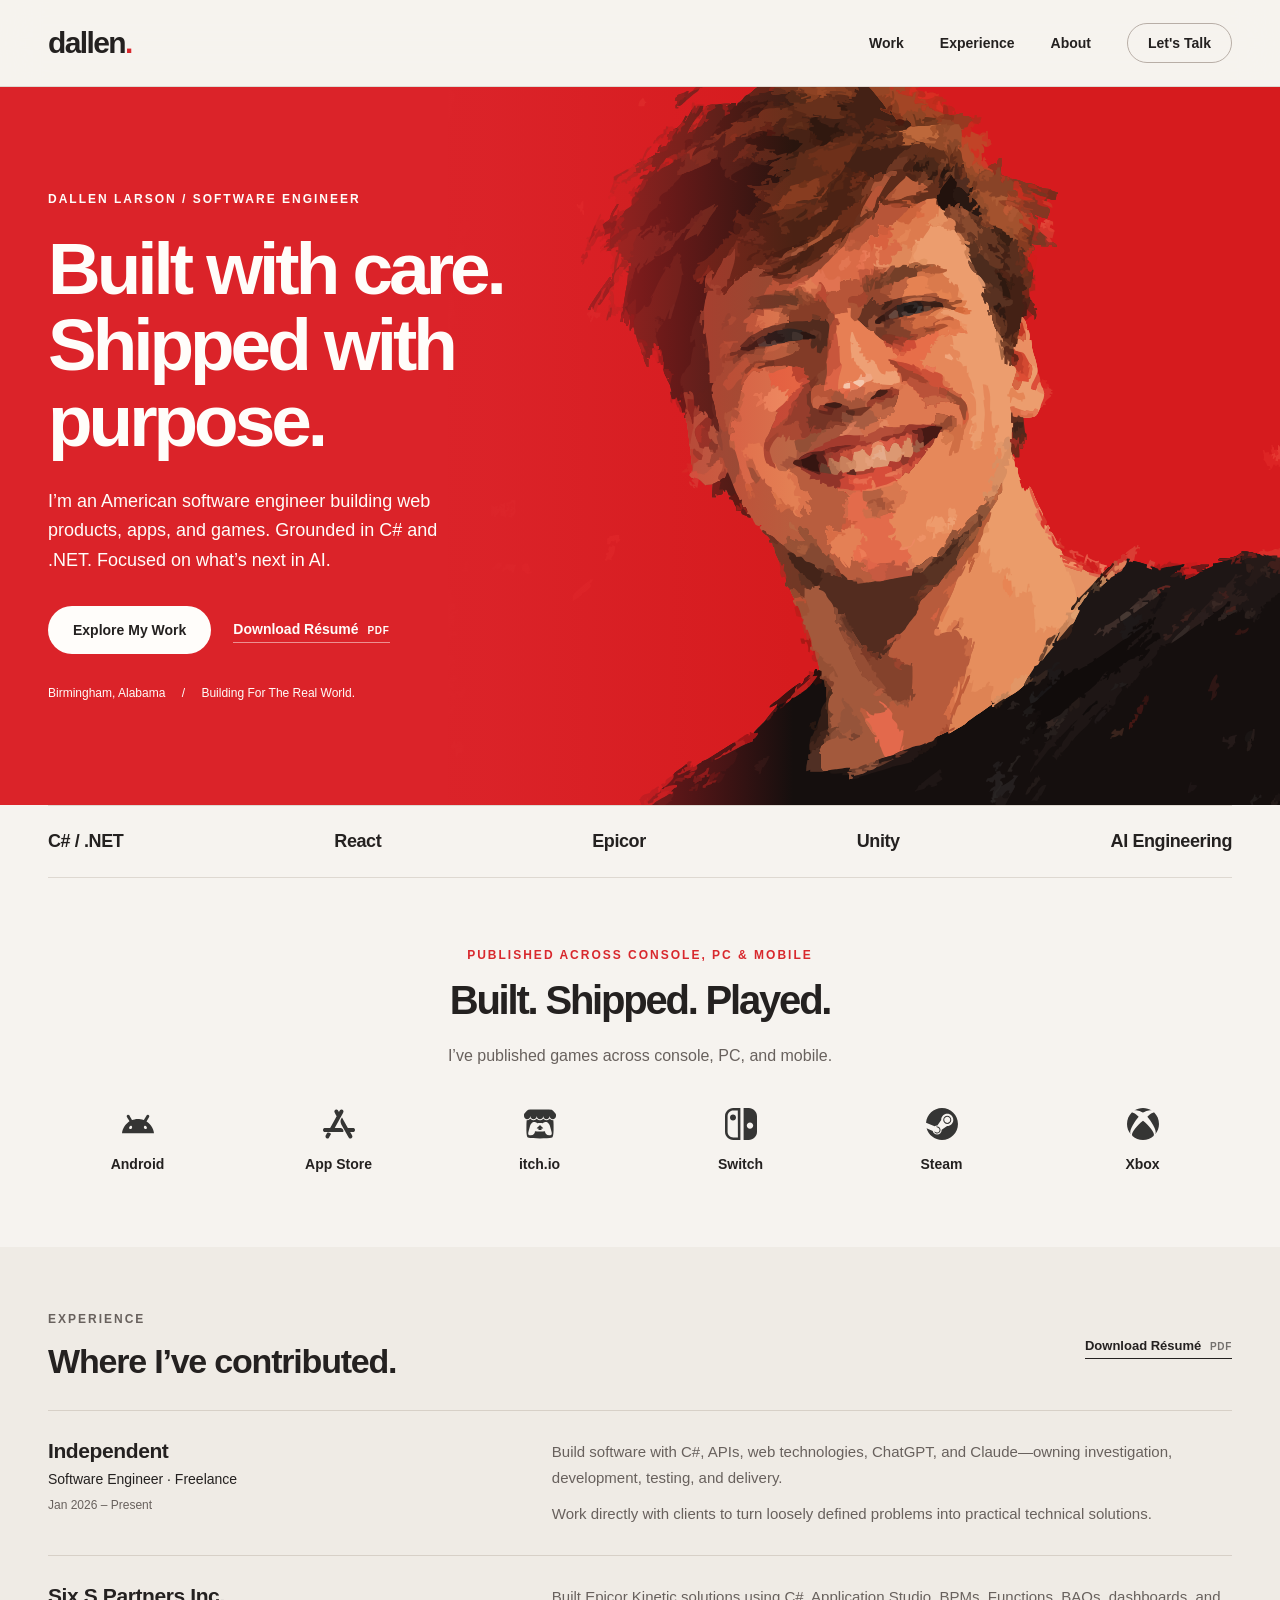
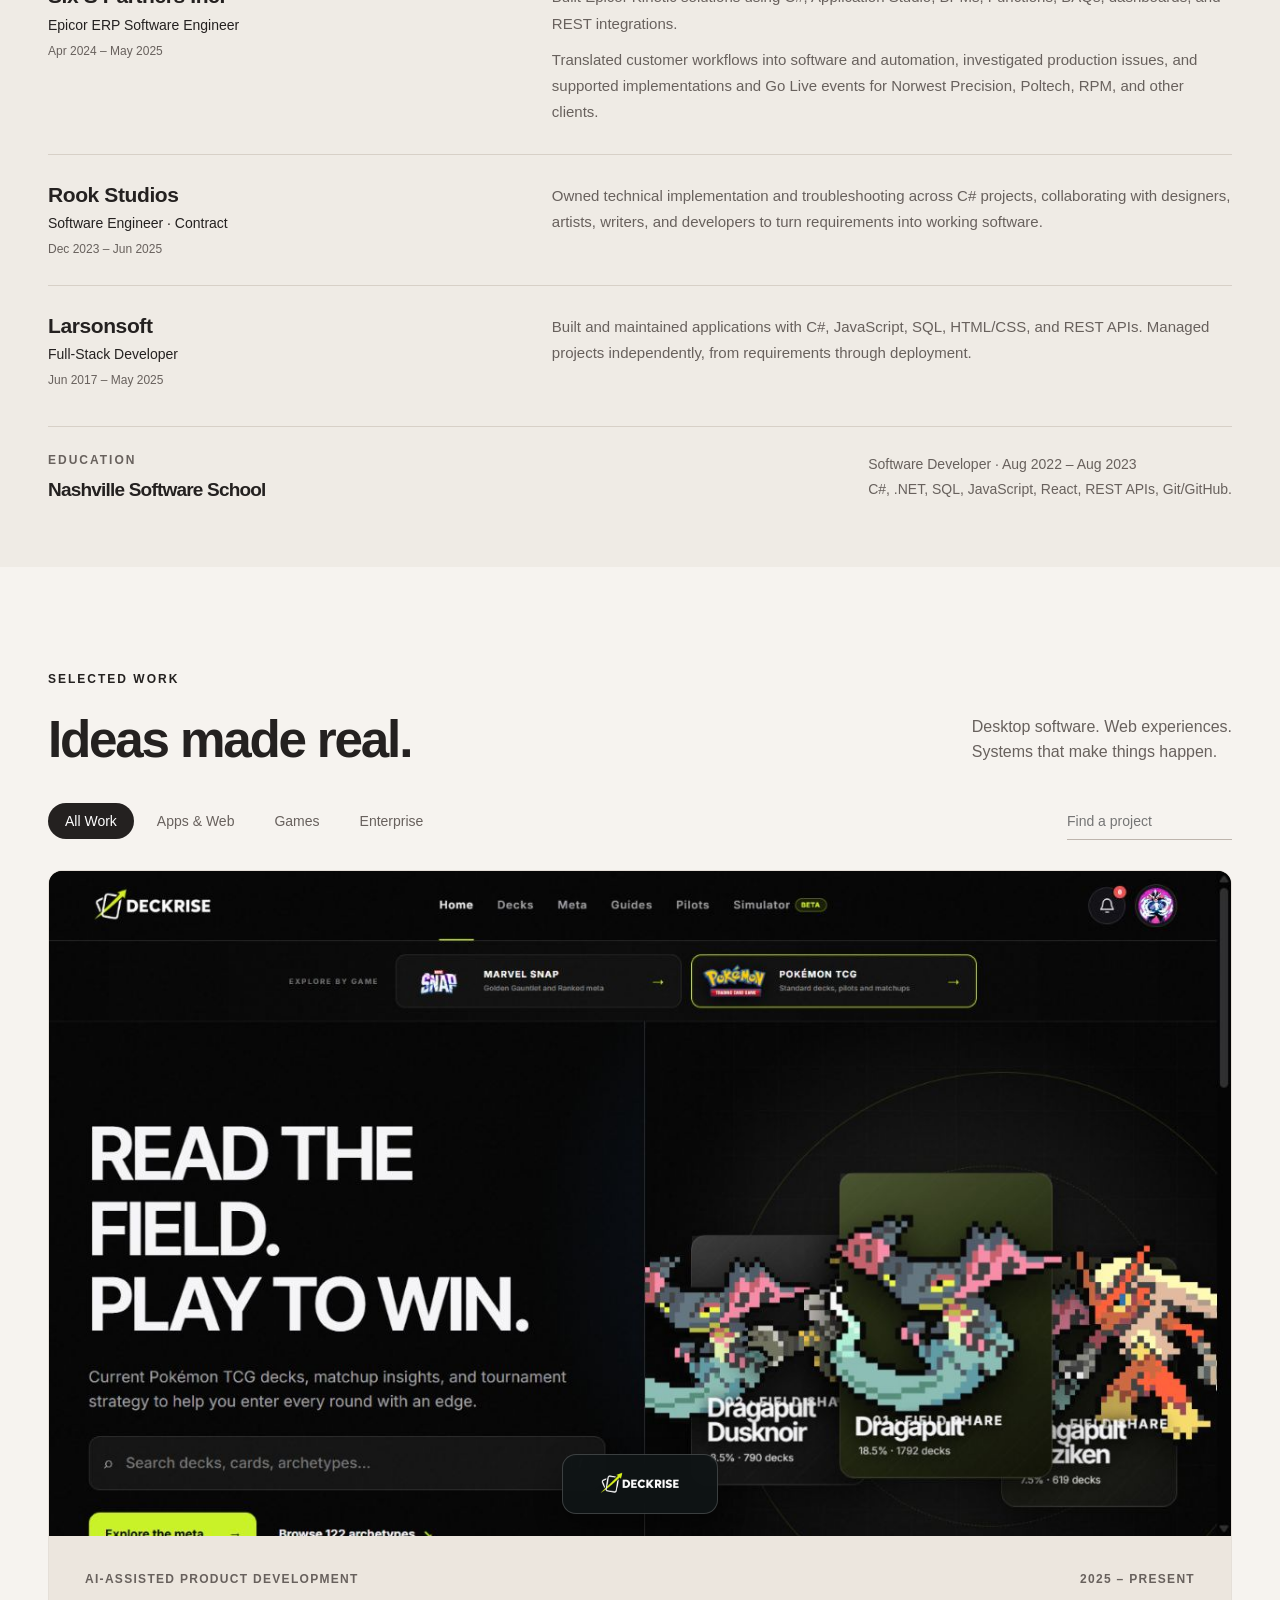
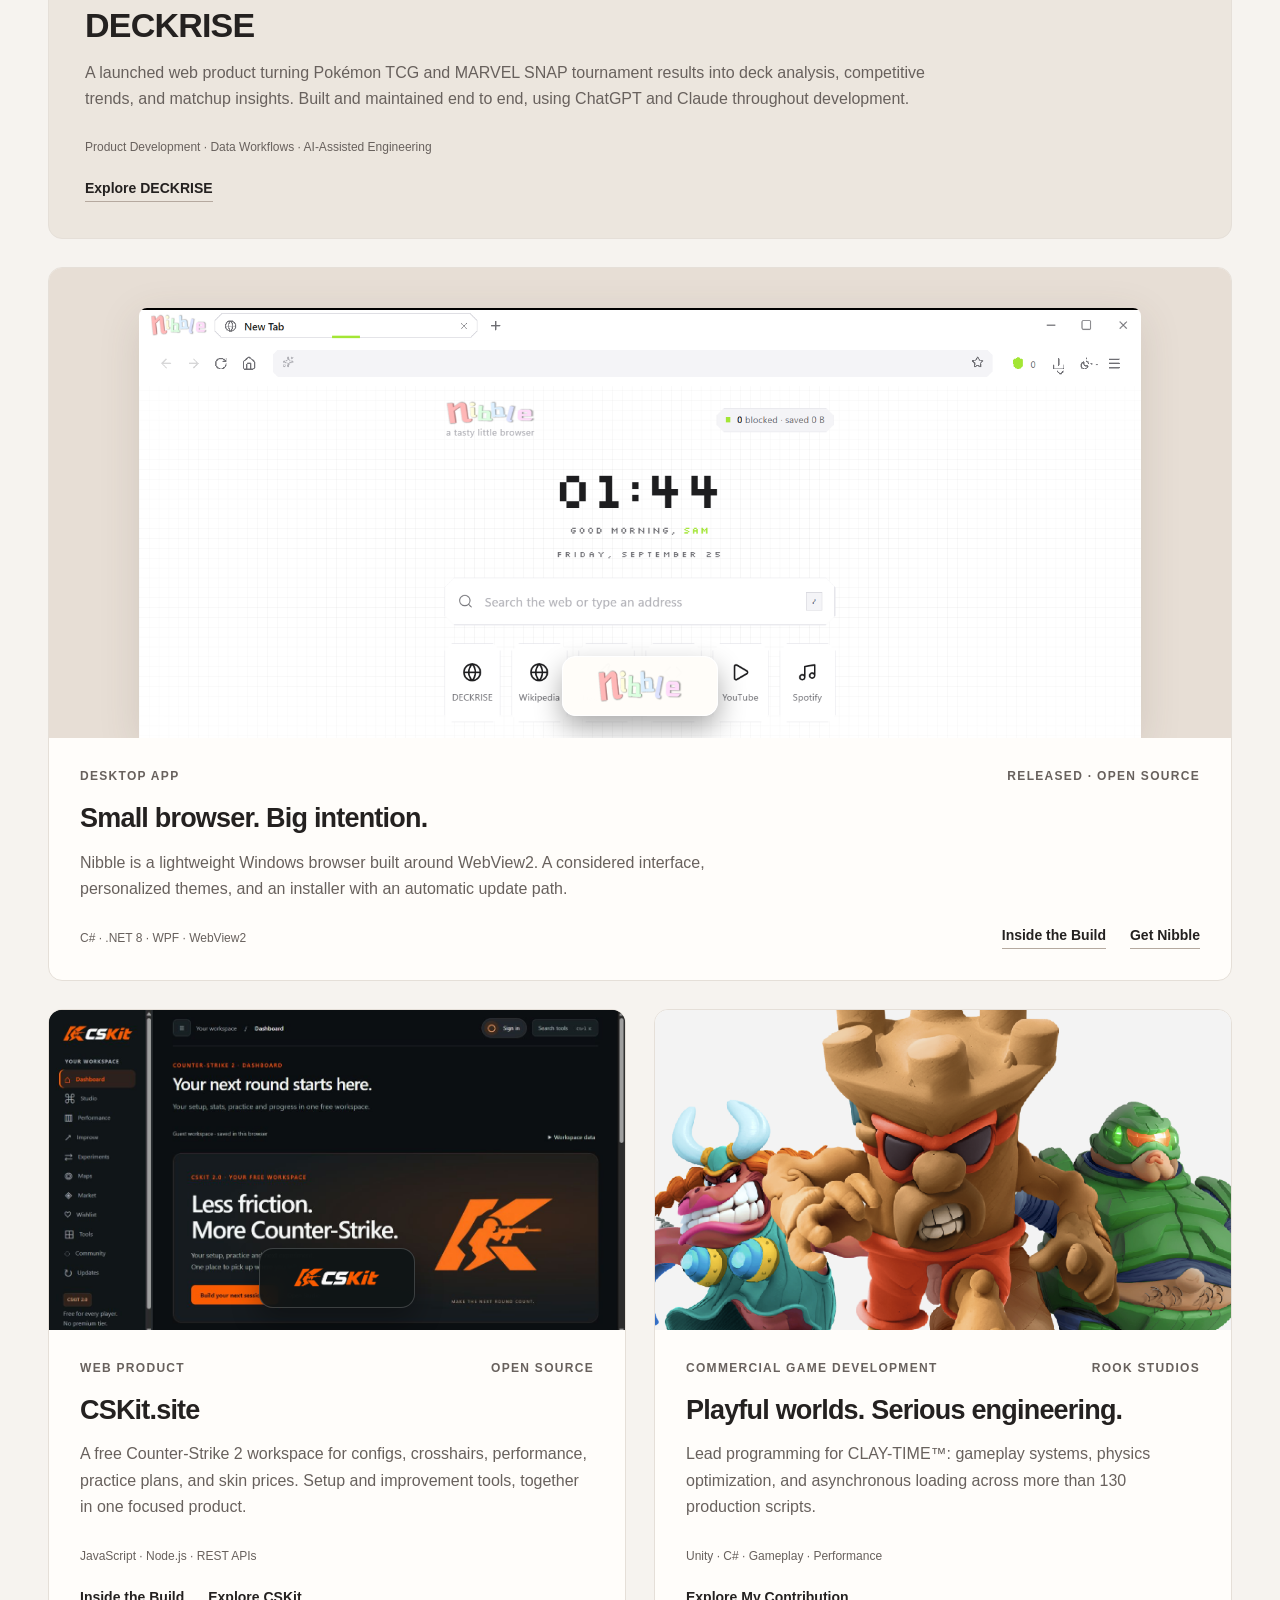
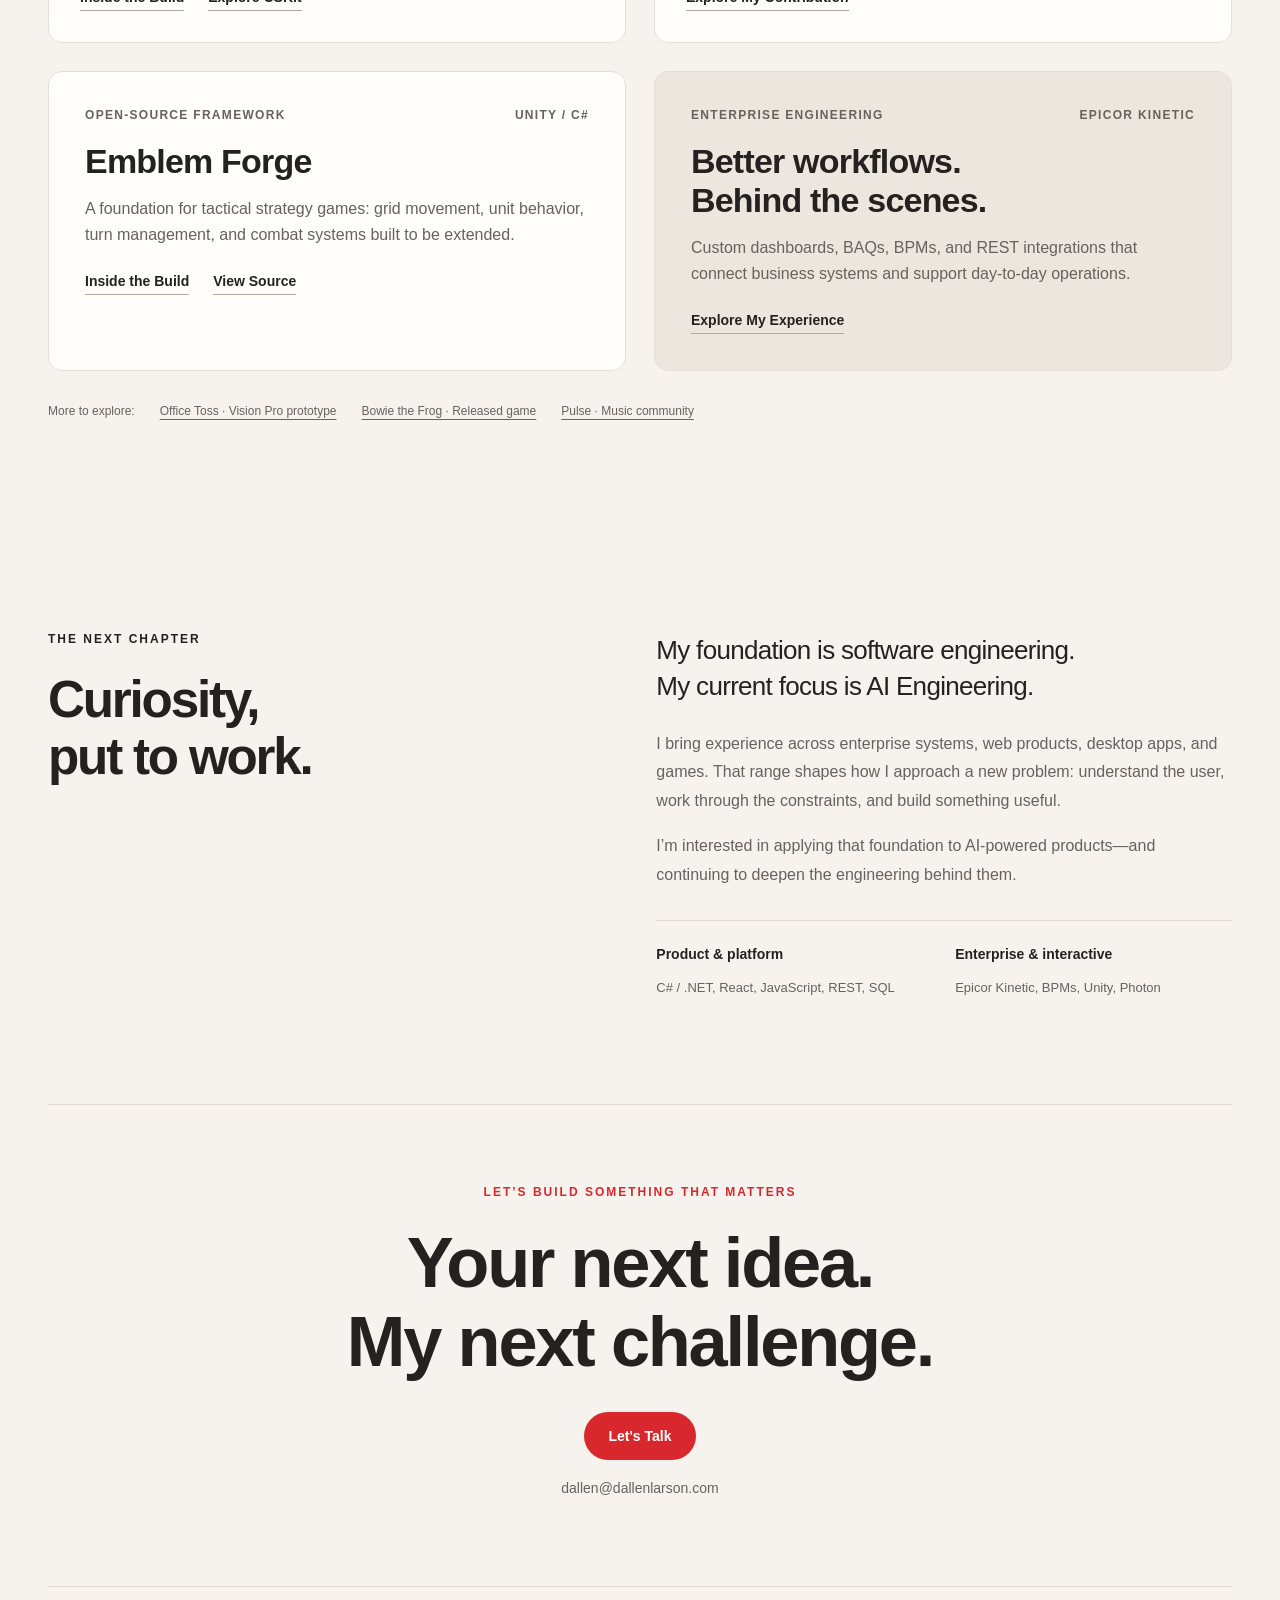
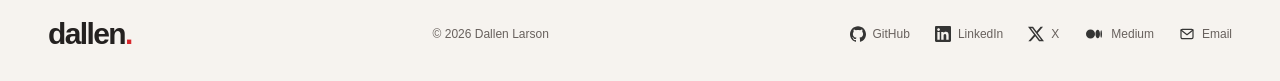
==== commit 401fc9a6: "Replace hero portrait with traced SVG of new reference" ====
--- a/index.html
+++ b/index.html
@@ -13,7 +13,7 @@
 <main id="main">
 <section class="hero" id="home">
 <div class="hero-copy"><p class="eyebrow">DALLEN LARSON / SOFTWARE ENGINEER</p><h1>Built with care.<br>Shipped with<br><span>purpose.</span></h1><p class="hero-description">I’m an American software engineer building web products, apps, and games. Grounded in C# and .NET. Focused on what’s next in AI.</p><div class="hero-actions"><a class="button primary" href="#projects">Explore My Work</a><a class="text-link" href="assets/Dallen-Larson-Resume.pdf" download>Download Résumé <span class="download-label">PDF</span></a></div><p class="hero-location">Birmingham, Alabama <span aria-hidden="true">/</span> Building For The Real World.</p></div>
-<figure class="portrait"><img src="assets/portrait.png" alt="Painted portrait of Dallen Larson against a vibrant red background" width="1254" height="1254" fetchpriority="high"></figure>
+<figure class="portrait"><img src="assets/portrait.svg" alt="Vector portrait of Dallen Larson against a vibrant red background" width="1254" height="1254" fetchpriority="high"></figure>
 </section>
 <div class="stack container" aria-label="Technologies and focus"><span>C# / .NET</span><span>React</span><span>Epicor</span><span>Unity</span><span class="stack-focus">AI Engineering </span></div>
 <section class="release-section container" aria-labelledby="release-title"><div class="release-heading"><p class="eyebrow">PUBLISHED ACROSS CONSOLE, PC & MOBILE</p><h2 id="release-title">Built. Shipped. Played.</h2><p>I’ve published games across console, PC, and mobile.</p></div><ul class="platforms"><li><img src="assets/icons/android.svg" width="32" height="32" alt=""><span>Android</span></li><li><img src="assets/icons/appstore.svg" width="32" height="32" alt=""><span>App Store</span></li><li><img src="assets/icons/itchdotio.svg" width="32" height="32" alt=""><span>itch.io</span></li><li><img src="assets/icons/nintendoswitch.svg" width="32" height="32" alt=""><span>Switch</span></li><li><img src="assets/icons/steam.svg" width="32" height="32" alt=""><span>Steam</span></li><li><img src="assets/icons/xbox.svg" width="32" height="32" alt=""><span>Xbox</span></li></ul></section>
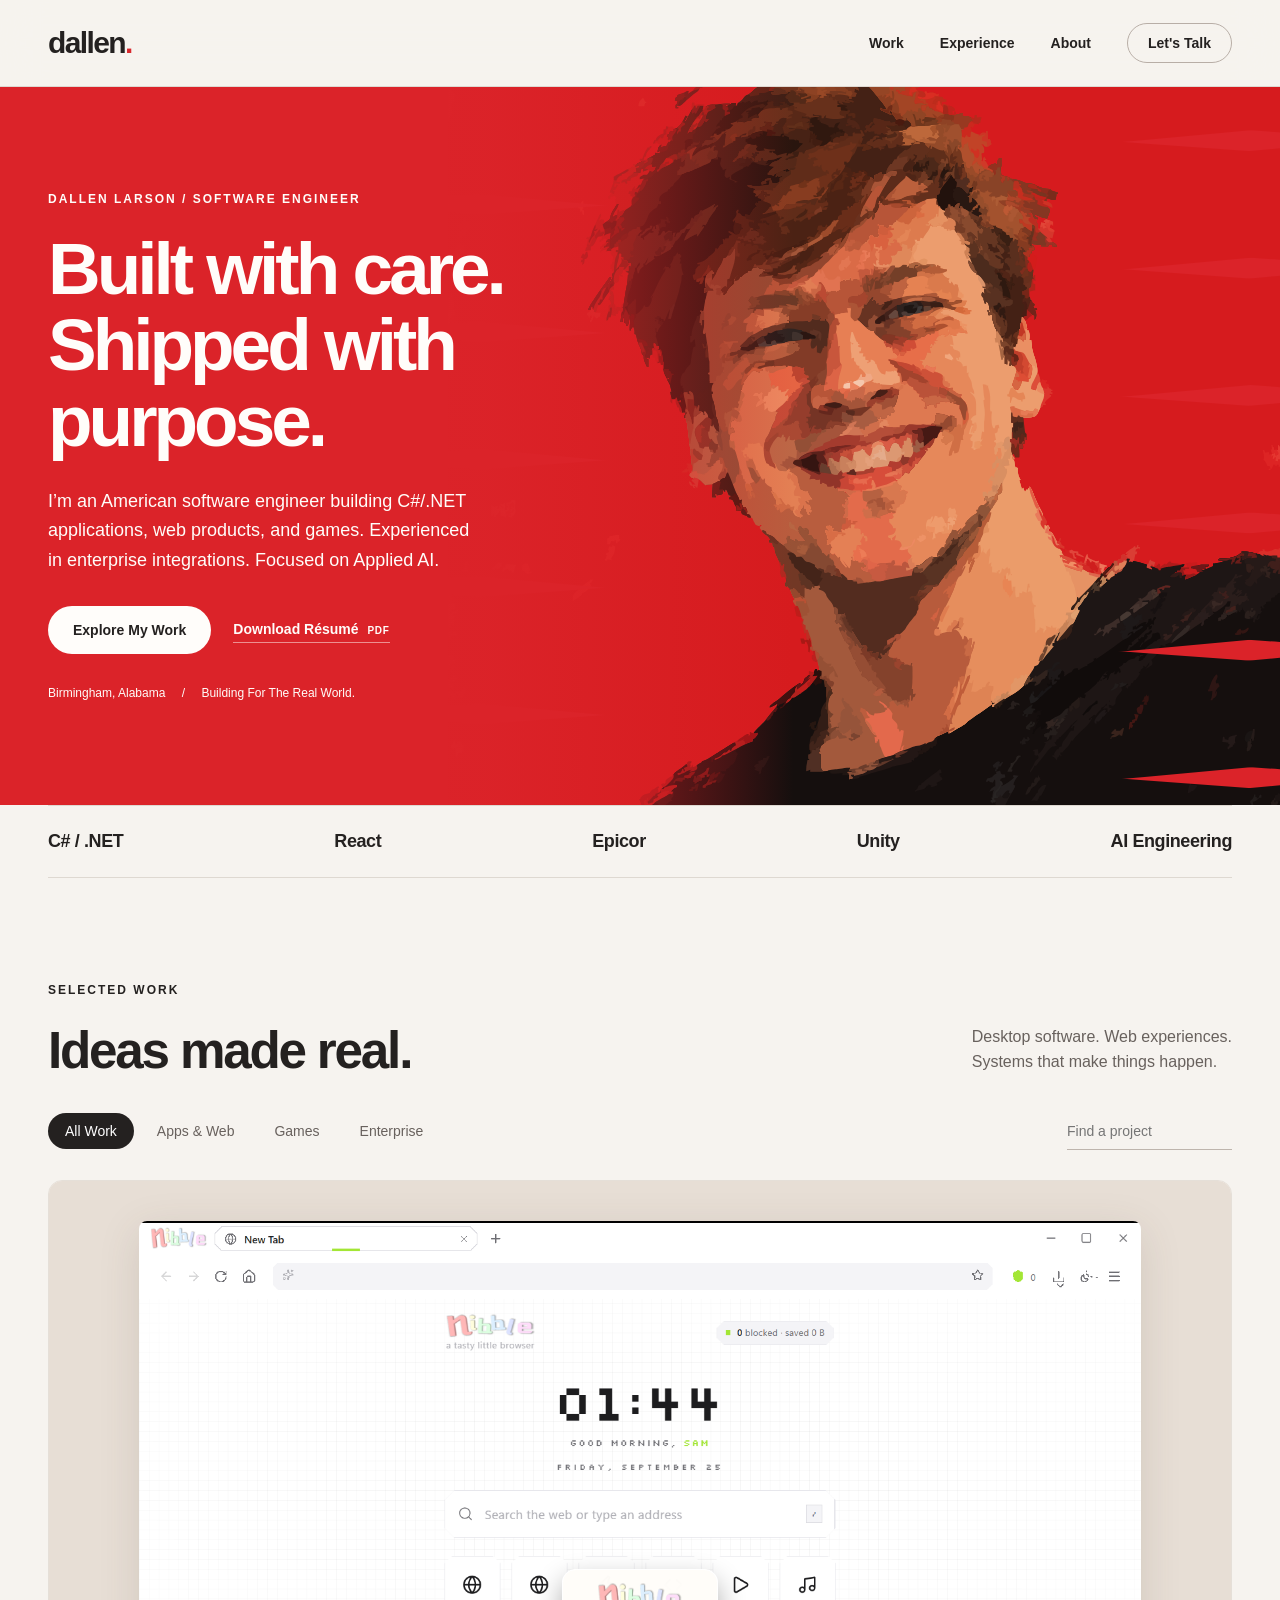
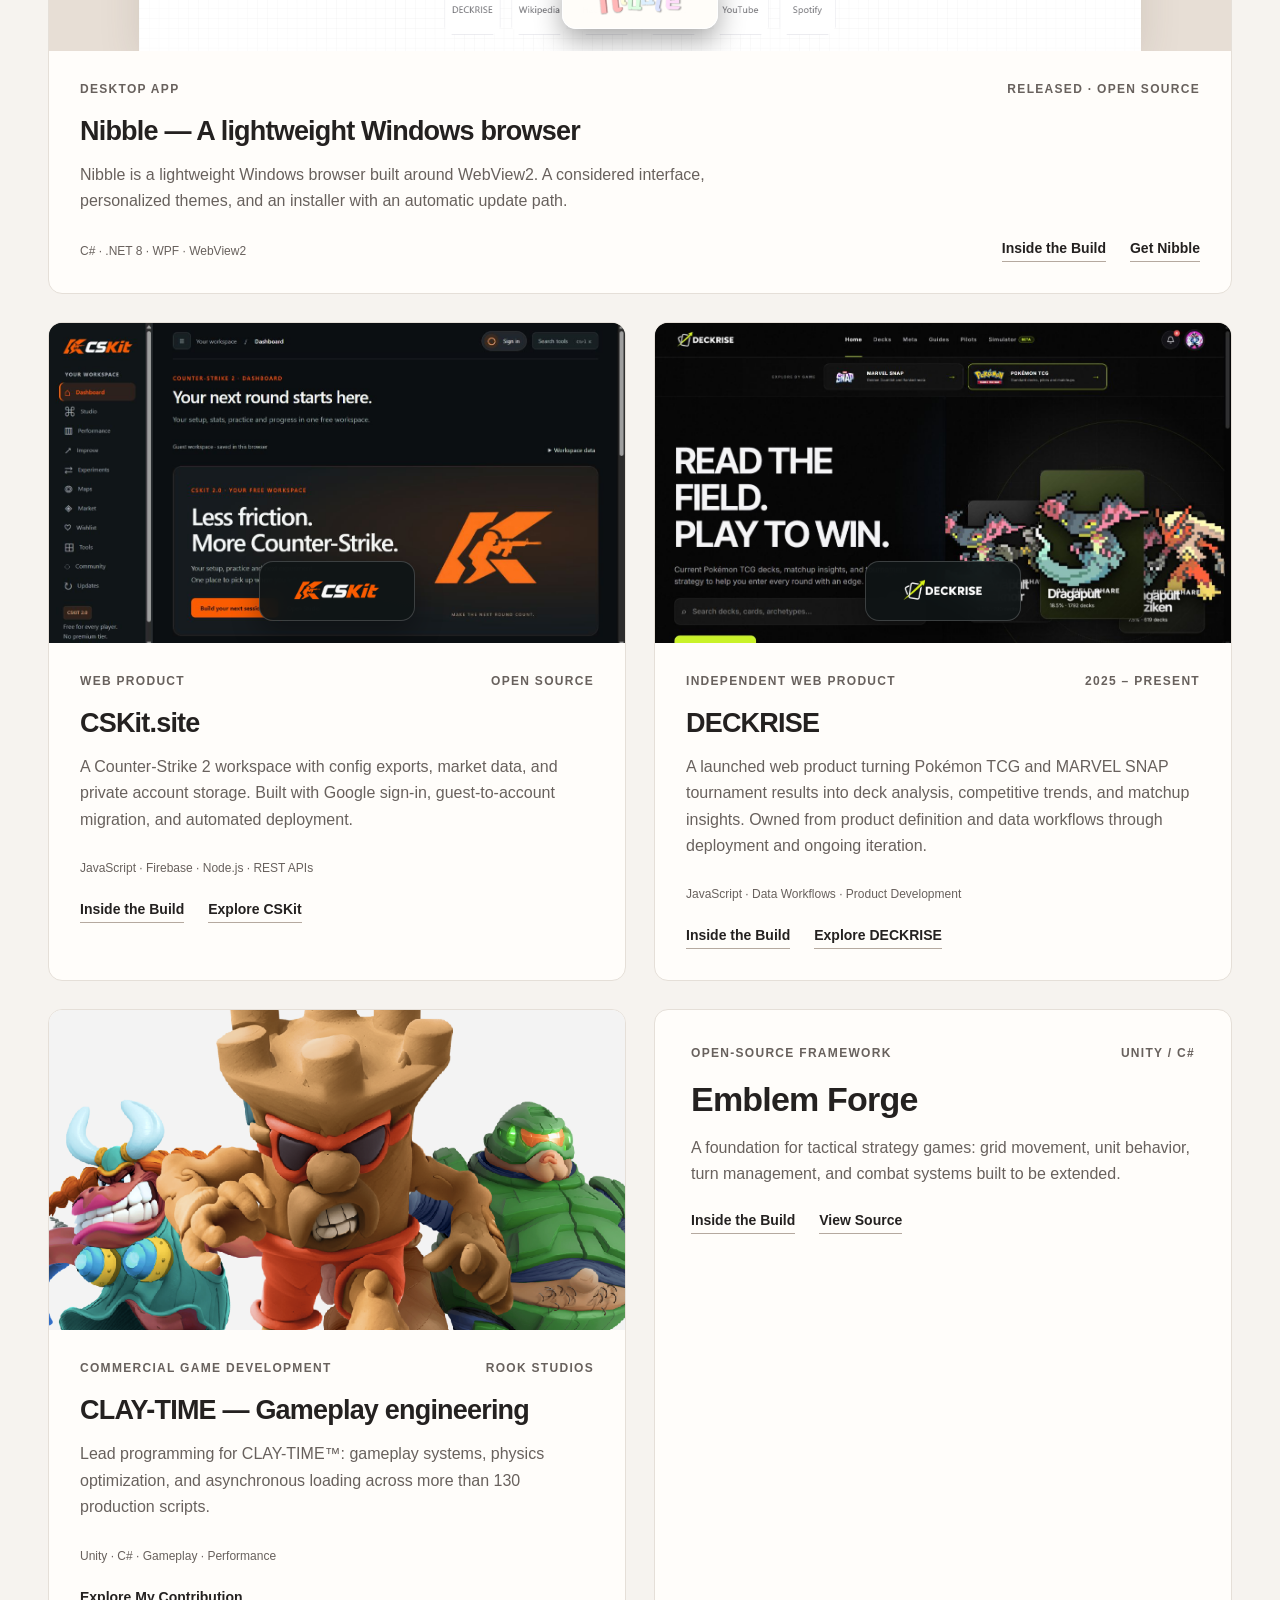
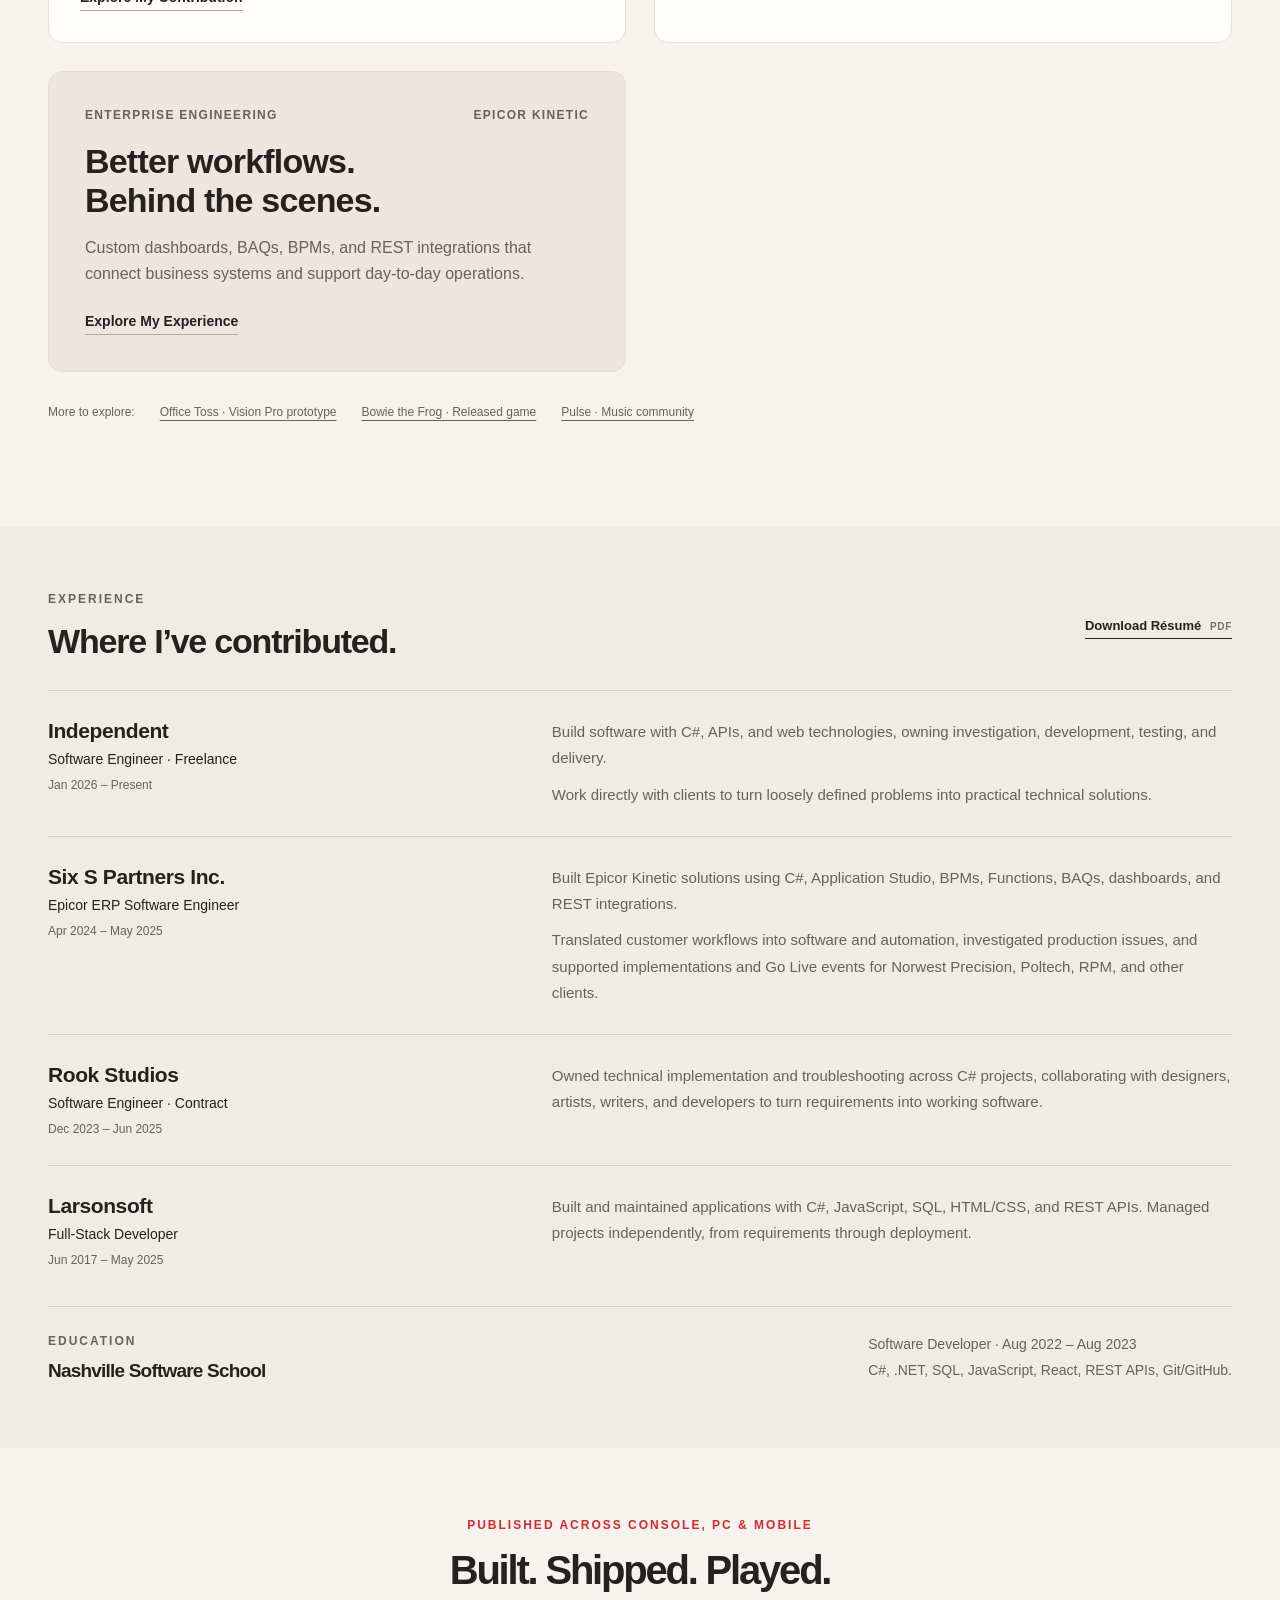
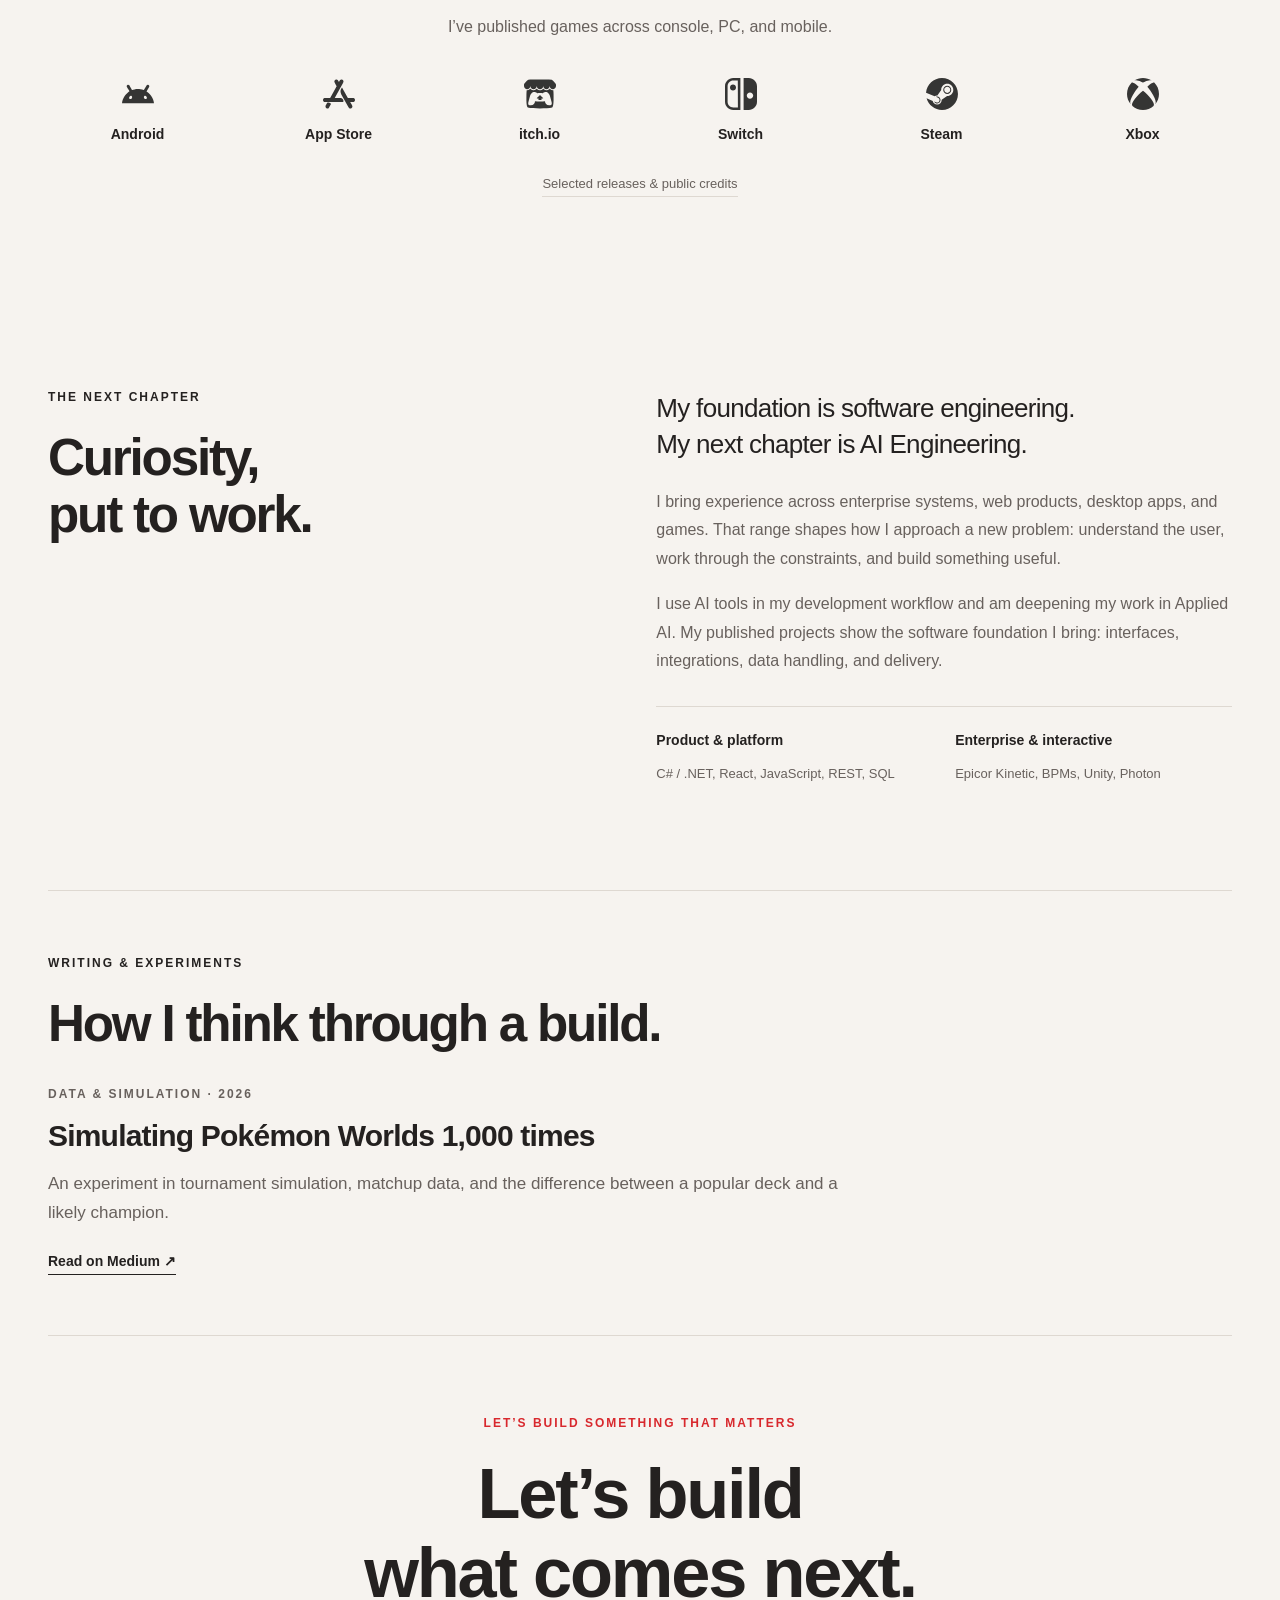
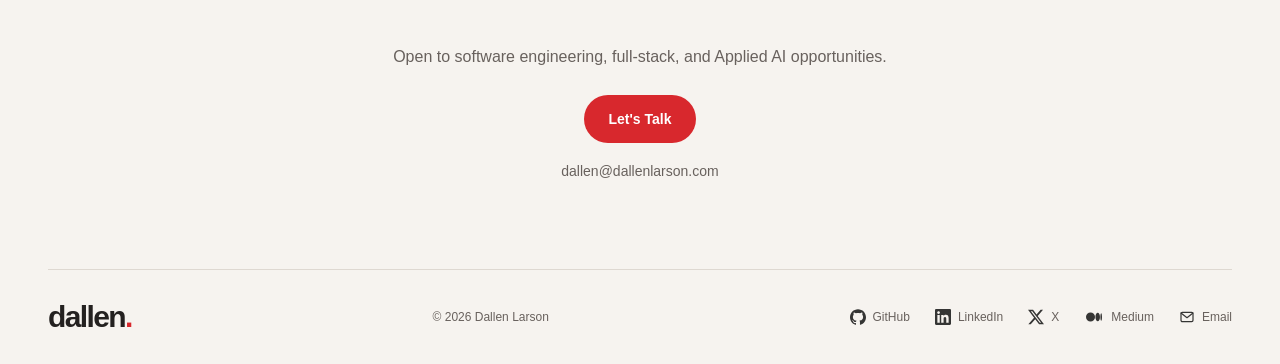
==== commit 6c772c39: "Add engineering case studies, refreshed resume, and search metadata" ====
--- a/index.html
+++ b/index.html
@@ -2,9 +2,15 @@
 <html lang="en">
 <head>
 <meta charset="utf-8"><meta name="viewport" content="width=device-width, initial-scale=1">
-<title>Dallen Larson — Software Engineer · AI, .NET & React</title>
-<meta name="description" content="American software engineer building web products, apps, and games. Explore Dallen Larson’s work in C#/.NET, React, Epicor, and Unity, with a current focus on AI Engineering.">
-<meta name="theme-color" content="#f6f3ef"><meta property="og:title" content="Dallen Larson — Software Engineer"><meta property="og:description" content="Thoughtful software. From the first idea to the shipped product."><meta property="og:type" content="website"><meta property="og:url" content="https://dallenlarson.com/">
+<title>Dallen Larson — Software Engineer | C#/.NET, React &amp; Applied AI</title>
+<meta name="description" content="Dallen Larson is a software engineer in Birmingham, Alabama building C#/.NET applications, web products, and games, with a focus on Applied AI.">
+<link rel="canonical" href="https://dallenlarson.com/">
+<meta name="theme-color" content="#db2329">
+<meta property="og:title" content="Dallen Larson — Software Engineer | C#/.NET, React &amp; Applied AI"><meta property="og:description" content="Dallen Larson is a software engineer in Birmingham, Alabama building C#/.NET applications, web products, and games, with a focus on Applied AI.">
+<meta property="og:type" content="website"><meta property="og:url" content="https://dallenlarson.com/">
+<meta property="og:image" content="https://dallenlarson.com/assets/social-card.png"><meta property="og:image:width" content="1200"><meta property="og:image:height" content="630"><meta property="og:image:alt" content="Dallen Larson — Software Engineer. C#/.NET, React and Applied AI.">
+<meta name="twitter:card" content="summary_large_image"><meta name="twitter:title" content="Dallen Larson — Software Engineer | C#/.NET, React &amp; Applied AI"><meta name="twitter:description" content="Dallen Larson is a software engineer in Birmingham, Alabama building C#/.NET applications, web products, and games, with a focus on Applied AI."><meta name="twitter:image" content="https://dallenlarson.com/assets/social-card.png">
+<script type="application/ld+json">{"@context": "https://schema.org", "@type": "ProfilePage", "@id": "https://dallenlarson.com/#profile", "url": "https://dallenlarson.com/", "mainEntity": {"@type": "Person", "@id": "https://dallenlarson.com/#person", "name": "Dallen Larson", "url": "https://dallenlarson.com/", "image": "https://dallenlarson.com/assets/profile.jpg", "jobTitle": "Software Engineer", "description": "Dallen Larson is a software engineer in Birmingham, Alabama building C#/.NET applications, web products, and games, with a focus on Applied AI.", "sameAs": ["https://github.com/DallenLarson", "https://www.linkedin.com/in/dallen-larson/", "https://medium.com/@dallenlarson", "https://x.com/dallenlarson"], "homeLocation": {"@type": "Place", "name": "Birmingham, Alabama, United States"}, "knowsAbout": ["C#", ".NET", "React", "Epicor Kinetic", "Unity", "Software Engineering"]}}</script>
 <link rel="icon" href="favicon.svg" type="image/svg+xml"><link rel="stylesheet" href="style.css">
 </head>
 <body>
@@ -12,31 +18,32 @@
 <header class="site-header"><div class="container nav"><a class="brand" href="#home" aria-label="Dallen Larson home">dallen<span>.</span></a><nav aria-label="Main navigation"><a href="#projects">Work</a><a href="#experience">Experience</a><a href="#about">About</a><a class="nav-contact" href="mailto:dallen@dallenlarson.com">Let's Talk</a></nav></div></header>
 <main id="main">
 <section class="hero" id="home">
-<div class="hero-copy"><p class="eyebrow">DALLEN LARSON / SOFTWARE ENGINEER</p><h1>Built with care.<br>Shipped with<br><span>purpose.</span></h1><p class="hero-description">I’m an American software engineer building web products, apps, and games. Grounded in C# and .NET. Focused on what’s next in AI.</p><div class="hero-actions"><a class="button primary" href="#projects">Explore My Work</a><a class="text-link" href="assets/Dallen-Larson-Resume.pdf" download>Download Résumé <span class="download-label">PDF</span></a></div><p class="hero-location">Birmingham, Alabama <span aria-hidden="true">/</span> Building For The Real World.</p></div>
+<div class="hero-copy"><p class="eyebrow">DALLEN LARSON / SOFTWARE ENGINEER</p><h1>Built with care.<br>Shipped with<br><span>purpose.</span></h1><p class="hero-description">I’m an American software engineer building C#/.NET applications, web products, and games. Experienced in enterprise integrations. Focused on Applied AI.</p><div class="hero-actions"><a class="button primary" href="#projects">Explore My Work</a><a class="text-link" href="assets/Dallen-Larson-Resume.pdf" download>Download Résumé <span class="download-label">PDF</span></a></div><p class="hero-location">Birmingham, Alabama <span aria-hidden="true">/</span> Building For The Real World.</p></div>
 <figure class="portrait"><img src="assets/portrait.svg" alt="Vector portrait of Dallen Larson against a vibrant red background" width="1254" height="1254" fetchpriority="high"></figure>
 </section>
 <div class="stack container" aria-label="Technologies and focus"><span>C# / .NET</span><span>React</span><span>Epicor</span><span>Unity</span><span class="stack-focus">AI Engineering </span></div>
-<section class="release-section container" aria-labelledby="release-title"><div class="release-heading"><p class="eyebrow">PUBLISHED ACROSS CONSOLE, PC & MOBILE</p><h2 id="release-title">Built. Shipped. Played.</h2><p>I’ve published games across console, PC, and mobile.</p></div><ul class="platforms"><li><img src="assets/icons/android.svg" width="32" height="32" alt=""><span>Android</span></li><li><img src="assets/icons/appstore.svg" width="32" height="32" alt=""><span>App Store</span></li><li><img src="assets/icons/itchdotio.svg" width="32" height="32" alt=""><span>itch.io</span></li><li><img src="assets/icons/nintendoswitch.svg" width="32" height="32" alt=""><span>Switch</span></li><li><img src="assets/icons/steam.svg" width="32" height="32" alt=""><span>Steam</span></li><li><img src="assets/icons/xbox.svg" width="32" height="32" alt=""><span>Xbox</span></li></ul></section>
+
+
+<section class="section container" id="projects"><div class="section-heading"><div><p class="eyebrow">SELECTED WORK</p><h2>Ideas made real.</h2></div><p>Desktop software. Web experiences.<br>Systems that make things happen.</p></div>
+<div class="project-tools"><div class="filters" role="group" aria-label="Filter projects"><button class="filter active" data-filter="all" aria-pressed="true">All Work</button><button class="filter" data-filter="apps" aria-pressed="false">Apps & Web</button><button class="filter" data-filter="games" aria-pressed="false">Games</button><button class="filter" data-filter="enterprise" aria-pressed="false">Enterprise</button></div><input id="search" type="search" aria-label="Search projects" placeholder="Find a project"></div>
+<div class="project-grid"><article class="project featured" data-category="apps"><div class="project-image nibble-image"><img src="assets/nibble.png" width="1600" height="1000" loading="lazy" alt="Nibble browser home screen with a minimal search interface"><div class="product-logo nibble-logo"><img src="assets/nibble-logo.webp" alt="Nibble" loading="lazy"></div></div><div class="project-content"><div class="project-meta"><span>DESKTOP APP</span><span>RELEASED · OPEN SOURCE</span></div><h3>Nibble — A lightweight Windows browser</h3><p>Nibble is a lightweight Windows browser built around WebView2. A considered interface, personalized themes, and an installer with an automatic update path.</p><div class="project-bottom"><span class="tech">C# · .NET 8 · WPF · WebView2</span><div class="project-links"><a href="/work/nibble/">Inside the Build</a><a href="https://github.com/DallenLarson/nibble/releases/latest">Get Nibble</a></div></div></div></article>
+<article class="project" data-category="apps"><div class="project-image atelier-image"><img src="assets/cskit.png" width="1600" height="1000" loading="lazy" alt="CSKit Counter-Strike 2 tools dashboard"><div class="product-logo cskit-logo"><img src="assets/cskit-logo.webp" alt="CSKit" loading="lazy"></div></div><div class="project-content"><div class="project-meta"><span>WEB PRODUCT</span><span>OPEN SOURCE</span></div><h3>CSKit.site</h3><p>A Counter-Strike 2 workspace with config exports, market data, and private account storage. Built with Google sign-in, guest-to-account migration, and automated deployment.</p><span class="tech">JavaScript · Firebase · Node.js · REST APIs</span><div class="project-links"><a href="/work/cskit/">Inside the Build</a><a href="https://cskit.site">Explore CSKit</a></div></div></article>
+<article class="project deckrise-project" data-category="apps"><div class="project-image deckrise-image"><img src="assets/deckrise.png" width="1600" height="900" loading="lazy" alt="DECKRISE competitive card-game analysis homepage"><div class="product-logo deckrise-logo"><img src="assets/deckrise-logo.webp" alt="DECKRISE" loading="lazy"></div></div><div class="project-content"><div class="project-meta"><span>INDEPENDENT WEB PRODUCT</span><span>2025 – PRESENT</span></div><h3>DECKRISE</h3><p>A launched web product turning Pokémon TCG and MARVEL SNAP tournament results into deck analysis, competitive trends, and matchup insights. Owned from product definition and data workflows through deployment and ongoing iteration.</p><span class="tech">JavaScript · Data Workflows · Product Development</span><div class="project-links"><a href="/work/deckrise/">Inside the Build</a><a href="https://deckrise.net">Explore DECKRISE</a></div></div></article>
+<article class="project" data-category="games"><div class="project-image clay-image"><img src="assets/clay.png" loading="lazy" alt="CLAY-TIME game artwork"></div><div class="project-content"><div class="project-meta"><span>COMMERCIAL GAME DEVELOPMENT</span><span>ROOK STUDIOS</span></div><h3>CLAY-TIME — Gameplay engineering</h3><p>Lead programming for CLAY-TIME™: gameplay systems, physics optimization, and asynchronous loading across more than 130 production scripts.</p><span class="tech">Unity · C# · Gameplay · Performance</span><div class="project-links"><a href="/work/clay/">Explore My Contribution</a></div></div></article>
+<article class="project text-project" data-category="games"><div class="project-content"><div class="project-meta"><span>OPEN-SOURCE FRAMEWORK</span><span>UNITY / C#</span></div><h3>Emblem Forge</h3><p>A foundation for tactical strategy games: grid movement, unit behavior, turn management, and combat systems built to be extended.</p><div class="project-links"><a href="/work/emblem/">Inside the Build</a><a href="https://github.com/DallenLarson/EmblemForge">View Source</a></div></div></article>
+<article class="project text-project enterprise" data-category="enterprise"><div class="project-content"><div class="project-meta"><span>ENTERPRISE ENGINEERING</span><span>EPICOR KINETIC</span></div><h3>Better workflows.<br>Behind the scenes.</h3><p>Custom dashboards, BAQs, BPMs, and REST integrations that connect business systems and support day-to-day operations.</p><div class="project-links"><a href="/work/epicor/">Explore My Experience</a></div></div></article></div><p id="empty" hidden>No projects match. Try another search or category.</p><p class="more-work">More to explore: <a href="https://github.com/DallenLarson/Office-Toss">Office Toss · Vision Pro prototype</a><a href="https://github.com/DallenLarson/BowieTheFrog">Bowie the Frog · Released game</a><a href="https://github.com/DallenLarson/Pulse">Pulse · Music community</a></p>
+</section>
 <section class="experience-section" id="experience"><div class="container"><div class="career-heading"><div><p class="eyebrow">EXPERIENCE</p><h2>Where I’ve contributed.</h2></div><a class="text-link" href="assets/Dallen-Larson-Resume.pdf" download>Download Résumé <span class="download-label">PDF</span></a></div><div class="resume-roles">
-<article><div class="resume-company"><h3>Independent</h3><p>Software Engineer · Freelance</p><span>Jan 2026 – Present</span></div><div><p>Build software with C#, APIs, web technologies, ChatGPT, and Claude—owning investigation, development, testing, and delivery.</p><p>Work directly with clients to turn loosely defined problems into practical technical solutions.</p></div></article>
+<article><div class="resume-company"><h3>Independent</h3><p>Software Engineer · Freelance</p><span>Jan 2026 – Present</span></div><div><p>Build software with C#, APIs, and web technologies, owning investigation, development, testing, and delivery.</p><p>Work directly with clients to turn loosely defined problems into practical technical solutions.</p></div></article>
 <article><div class="resume-company"><h3>Six S Partners Inc.</h3><p>Epicor ERP Software Engineer</p><span>Apr 2024 – May 2025</span></div><div><p>Built Epicor Kinetic solutions using C#, Application Studio, BPMs, Functions, BAQs, dashboards, and REST integrations.</p><p>Translated customer workflows into software and automation, investigated production issues, and supported implementations and Go Live events for Norwest Precision, Poltech, RPM, and other clients.</p></div></article>
 <article><div class="resume-company"><h3>Rook Studios</h3><p>Software Engineer · Contract</p><span>Dec 2023 – Jun 2025</span></div><div><p>Owned technical implementation and troubleshooting across C# projects, collaborating with designers, artists, writers, and developers to turn requirements into working software.</p></div></article>
 <article><div class="resume-company"><h3>Larsonsoft</h3><p>Full-Stack Developer</p><span>Jun 2017 – May 2025</span></div><div><p>Built and maintained applications with C#, JavaScript, SQL, HTML/CSS, and REST APIs. Managed projects independently, from requirements through deployment.</p></div></article>
 </div><div class="career-education"><div><p class="eyebrow">EDUCATION</p><h3>Nashville Software School</h3></div><p>Software Developer · Aug 2022 – Aug 2023<br><span>C#, .NET, SQL, JavaScript, React, REST APIs, Git/GitHub.</span></p></div></div></section>
-<section class="section container" id="projects"><div class="section-heading"><div><p class="eyebrow">SELECTED WORK</p><h2>Ideas made real.</h2></div><p>Desktop software. Web experiences.<br>Systems that make things happen.</p></div>
-<div class="project-tools"><div class="filters" role="group" aria-label="Filter projects"><button class="filter active" data-filter="all" aria-pressed="true">All Work</button><button class="filter" data-filter="apps" aria-pressed="false">Apps & Web</button><button class="filter" data-filter="games" aria-pressed="false">Games</button><button class="filter" data-filter="enterprise" aria-pressed="false">Enterprise</button></div><input id="search" type="search" aria-label="Search projects" placeholder="Find a project"></div>
-<div class="project-grid"><article class="project text-project" data-category="apps"><div class="project-image deckrise-image"><img src="assets/deckrise.png" loading="lazy" alt="DECKRISE competitive card-game analysis homepage"><div class="product-logo deckrise-logo"><img src="assets/deckrise-logo.png" alt="DECKRISE" loading="lazy"></div></div><div class="project-content"><div class="project-meta"><span>AI-ASSISTED PRODUCT DEVELOPMENT</span><span>2025 – PRESENT</span></div><h3>DECKRISE</h3><p>A launched web product turning Pokémon TCG and MARVEL SNAP tournament results into deck analysis, competitive trends, and matchup insights. Built and maintained end to end, using ChatGPT and Claude throughout development.</p><span class="tech">Product Development · Data Workflows · AI-Assisted Engineering</span><div class="project-links"><a href="https://deckrise.net">Explore DECKRISE</a></div></div></article>
-<article class="project featured" data-category="apps"><div class="project-image nibble-image"><img src="assets/nibble.png" width="1600" height="1000" loading="lazy" alt="Nibble browser home screen with a minimal search interface"><div class="product-logo nibble-logo"><img src="assets/nibble-logo.png" alt="Nibble" loading="lazy"></div></div><div class="project-content"><div class="project-meta"><span>DESKTOP APP</span><span>RELEASED · OPEN SOURCE</span></div><h3>Small browser. Big intention.</h3><p>Nibble is a lightweight Windows browser built around WebView2. A considered interface, personalized themes, and an installer with an automatic update path.</p><div class="project-bottom"><span class="tech">C# · .NET 8 · WPF · WebView2</span><div class="project-links"><button data-project="nibble">Inside the Build</button><a href="https://github.com/DallenLarson/nibble/releases/latest">Get Nibble</a></div></div></div></article>
-<article class="project" data-category="apps"><div class="project-image atelier-image"><img src="assets/cskit.png" width="1600" height="1000" loading="lazy" alt="CSKit Counter-Strike 2 tools dashboard"><div class="product-logo cskit-logo"><img src="assets/cskit-logo.png" alt="CSKit" loading="lazy"></div></div><div class="project-content"><div class="project-meta"><span>WEB PRODUCT</span><span>OPEN SOURCE</span></div><h3>CSKit.site</h3><p>A free Counter-Strike 2 workspace for configs, crosshairs, performance, practice plans, and skin prices. Setup and improvement tools, together in one focused product.</p><span class="tech">JavaScript · Node.js · REST APIs</span><div class="project-links"><button data-project="cskit">Inside the Build</button><a href="https://cskit.site">Explore CSKit</a></div></div></article>
-<article class="project" data-category="games"><div class="project-image clay-image"><img src="assets/clay.png" loading="lazy" alt="CLAY-TIME game artwork"></div><div class="project-content"><div class="project-meta"><span>COMMERCIAL GAME DEVELOPMENT</span><span>ROOK STUDIOS</span></div><h3>Playful worlds. Serious engineering.</h3><p>Lead programming for CLAY-TIME™: gameplay systems, physics optimization, and asynchronous loading across more than 130 production scripts.</p><span class="tech">Unity · C# · Gameplay · Performance</span><div class="project-links"><button data-project="clay">Explore My Contribution</button></div></div></article>
-<article class="project text-project" data-category="games"><div class="project-content"><div class="project-meta"><span>OPEN-SOURCE FRAMEWORK</span><span>UNITY / C#</span></div><h3>Emblem Forge</h3><p>A foundation for tactical strategy games: grid movement, unit behavior, turn management, and combat systems built to be extended.</p><div class="project-links"><button data-project="emblem">Inside the Build</button><a href="https://github.com/DallenLarson/EmblemForge">View Source</a></div></div></article>
-<article class="project text-project enterprise" data-category="enterprise"><div class="project-content"><div class="project-meta"><span>ENTERPRISE ENGINEERING</span><span>EPICOR KINETIC</span></div><h3>Better workflows.<br>Behind the scenes.</h3><p>Custom dashboards, BAQs, BPMs, and REST integrations that connect business systems and support day-to-day operations.</p><div class="project-links"><button data-project="epicor">Explore My Experience</button></div></div></article>
-</div><p id="empty" hidden>No projects match. Try another search or category.</p><p class="more-work">More to explore: <a href="https://github.com/DallenLarson/Office-Toss">Office Toss · Vision Pro prototype</a><a href="https://github.com/DallenLarson/BowieTheFrog">Bowie the Frog · Released game</a><a href="https://github.com/DallenLarson/Pulse">Pulse · Music community</a></p>
-</section>
-<section class="section container about-layout" id="about"><div><p class="eyebrow">THE NEXT CHAPTER</p><h2>Curiosity,<br>put to work.</h2></div><div class="about-copy"><p class="large-copy">My foundation is software engineering.<br>My current focus is AI Engineering.</p><p>I bring experience across enterprise systems, web products, desktop apps, and games. That range shapes how I approach a new problem: understand the user, work through the constraints, and build something useful.</p><p>I’m interested in applying that foundation to AI-powered products—and continuing to deepen the engineering behind them.</p><div class="expertise"><div><h3>Product & platform</h3><p>C# / .NET, React, JavaScript, REST, SQL</p></div><div><h3>Enterprise & interactive</h3><p>Epicor Kinetic, BPMs, Unity, Photon</p></div></div></div></section>
-<section class="contact-section container" id="contact"><p class="eyebrow">LET’S BUILD SOMETHING THAT MATTERS</p><h2>Your next idea.<br>My next challenge.</h2><a class="button primary" href="mailto:dallen@dallenlarson.com">Let's Talk</a><a class="email-link" href="mailto:dallen@dallenlarson.com">dallen@dallenlarson.com</a></section>
+<section class="release-section container" aria-labelledby="release-title"><div class="release-heading"><p class="eyebrow">PUBLISHED ACROSS CONSOLE, PC & MOBILE</p><h2 id="release-title">Built. Shipped. Played.</h2><p>I’ve published games across console, PC, and mobile.</p></div><ul class="platforms"><li><img src="assets/icons/android.svg" width="32" height="32" alt=""><span>Android</span></li><li><img src="assets/icons/appstore.svg" width="32" height="32" alt=""><span>App Store</span></li><li><img src="assets/icons/itchdotio.svg" width="32" height="32" alt=""><span>itch.io</span></li><li><img src="assets/icons/nintendoswitch.svg" width="32" height="32" alt=""><span>Switch</span></li><li><img src="assets/icons/steam.svg" width="32" height="32" alt=""><span>Steam</span></li><li><img src="assets/icons/xbox.svg" width="32" height="32" alt=""><span>Xbox</span></li></ul><p class="release-evidence"><a href="/work/games/">Selected releases &amp; public credits</a></p></section>
+<section class="section container about-layout" id="about"><div><p class="eyebrow">THE NEXT CHAPTER</p><h2>Curiosity,<br>put to work.</h2></div><div class="about-copy"><p class="large-copy">My foundation is software engineering.<br>My next chapter is AI Engineering.</p><p>I bring experience across enterprise systems, web products, desktop apps, and games. That range shapes how I approach a new problem: understand the user, work through the constraints, and build something useful.</p><p>I use AI tools in my development workflow and am deepening my work in Applied AI. My published projects show the software foundation I bring: interfaces, integrations, data handling, and delivery.</p><div class="expertise"><div><h3>Product & platform</h3><p>C# / .NET, React, JavaScript, REST, SQL</p></div><div><h3>Enterprise & interactive</h3><p>Epicor Kinetic, BPMs, Unity, Photon</p></div></div></div></section>
+<section class="section container writing-section" aria-labelledby="writing-title"><div class="section-heading"><div><p class="eyebrow">WRITING &amp; EXPERIMENTS</p><h2 id="writing-title">How I think through a build.</h2></div></div><a class="writing-card" href="https://medium.com/@dallenlarson/i-simulated-pok%C3%A9mon-worlds-2026-1-000-times-heres-the-deck-most-likely-to-win-f44988a39925"><span class="eyebrow">DATA &amp; SIMULATION · 2026</span><h3>Simulating Pokémon Worlds 1,000 times</h3><p>An experiment in tournament simulation, matchup data, and the difference between a popular deck and a likely champion.</p><span class="text-link">Read on Medium <span aria-hidden="true">↗</span></span></a></section>
+<section class="contact-section container" id="contact"><p class="eyebrow">LET’S BUILD SOMETHING THAT MATTERS</p><h2>Let’s build<br>what comes next.</h2><p class="contact-intro">Open to software engineering, full-stack, and Applied AI opportunities.</p><a class="button primary" href="mailto:dallen@dallenlarson.com">Let's Talk</a><a class="email-link" href="mailto:dallen@dallenlarson.com">dallen@dallenlarson.com</a></section>
 </main>
 <footer class="container footer"><a class="brand" href="#home">dallen<span>.</span></a><p>© <span id="year">2026</span> Dallen Larson</p><div><a href="https://github.com/DallenLarson" class="social-icon"><img src="assets/icons/github.svg" width="16" height="16" alt="">GitHub</a><a href="https://www.linkedin.com/in/dallen-larson/" class="social-icon"><img src="assets/icons/linkedin.svg" width="16" height="16" alt="">LinkedIn</a><a href="https://x.com/dallenlarson" class="social-icon"><img src="assets/icons/x.svg" width="16" height="16" alt="">X</a><a href="https://medium.com/@dallenlarson" class="social-icon"><img src="assets/icons/medium.svg" width="20" height="16" alt="">Medium</a><a href="mailto:dallen@dallenlarson.com" class="social-icon"><img src="assets/icons/email.svg" width="16" height="16" alt="">Email</a></div></footer>
-<dialog id="project-dialog" aria-labelledby="dialog-title"><div class="dialog-inner"><button class="dialog-close" aria-label="Close project details">×</button><p class="eyebrow" id="dialog-label"></p><h2 id="dialog-title"></h2><div id="dialog-body"></div></div></dialog>
 <script src="script.js"></script>
 </body></html>
--- a/style.css
+++ b/style.css
@@ -28,3 +28,10 @@
 .hero h1 span{color:#fffdfa}.hero-description,.hero .hero-location,.hero-location span{color:#fffdfa}.hero .text-link{color:#fffdfa;border-color:#fffdfa80}.hero .download-label{opacity:1}.hero .primary{background:#fffdfa;color:#242120}.hero .primary:hover{background:#f4dfcf;color:#242120}.hero a:focus-visible{outline-color:#fffdfa}
 @media(max-width:1000px){.hero::after{background:linear-gradient(90deg,#db2329 0%,#db2329 30%,#db2329cc 43%,#db232900 70%)}}
 @media(max-width:700px){.hero::after{background:linear-gradient(180deg,#db2329 0%,#db2329 calc(100% - 380px),#db2329cc calc(100% - 320px),#db232900 calc(100% - 210px))}}
+/* Shared editorial layout for project evidence and engineering notes. */
+.contact-intro{font-size:16px;line-height:1.7;color:var(--muted);margin:0 auto 25px;max-width:550px}
+.writing-section{border-top:1px solid var(--line);padding-block:65px}.writing-card{display:block;max-width:830px}.writing-card .eyebrow{display:block;color:var(--muted);margin-bottom:18px}.writing-card h3{font-size:30px}.writing-card p{font-size:17px;line-height:1.7;color:var(--muted);margin-bottom:24px}.writing-card:hover h3{color:var(--red)}
+.project-grid>.deckrise-project{background:var(--white)}.project-grid>.deckrise-project .project-image{height:320px;aspect-ratio:auto}.project-grid>.deckrise-project h3{font-size:27px}
+.case-page{padding-block:50px 90px}.case-back{display:inline-block;font-size:14px;color:var(--muted);margin-bottom:65px}.case-page>.eyebrow{color:var(--red)}.case-page h1{font-size:clamp(46px,7vw,86px);line-height:1.05;letter-spacing:-3px;font-weight:650;max-width:960px;margin:0 0 24px}.case-headline{font-size:clamp(24px,3.3vw,42px);line-height:1.25;letter-spacing:-1px;max-width:920px;margin:0 0 25px}.case-summary{font-size:19px;line-height:1.7;color:var(--muted);max-width:800px;margin:0 0 36px}.case-facts{display:grid;grid-template-columns:1.5fr 1fr 1fr;gap:30px;border-block:1px solid var(--line);padding-block:25px;margin:35px 0}.case-facts dt{font-size:11px;letter-spacing:1.5px;color:var(--muted);margin-bottom:10px}.case-facts dd{font-size:15px;line-height:1.6;margin:0}.case-actions{display:flex;flex-wrap:wrap;gap:28px;margin:0 0 45px}.case-visual{margin:0 0 65px;border-radius:14px;overflow:hidden;background:#e9e3dc;border:1px solid var(--line)}.case-visual img{display:block;width:100%;height:auto;max-height:650px;object-fit:contain}.case-body{max-width:780px;margin:65px auto}.case-body section+section{margin-top:45px}.case-body h2{font-size:28px;line-height:1.25;letter-spacing:-.7px;margin-bottom:17px}.case-body p{font-size:18px;line-height:1.85;color:var(--muted);margin:0}.case-body p+p{margin-top:18px}.case-body a{color:var(--ink);text-decoration:underline;text-underline-offset:5px}.case-body a:hover{color:var(--red)}.case-related{border-top:1px solid var(--line);padding-top:35px;margin-top:65px}.case-related a{display:inline-block;font-size:22px;letter-spacing:-.5px;margin-right:35px}.case-related .eyebrow{color:var(--muted);margin-bottom:22px}
+@media(max-width:1000px){.project-grid>.deckrise-project .project-image{height:250px}}
+@media(max-width:700px){.case-page{padding-block:30px 60px}.case-back{margin-bottom:40px}.case-page h1{letter-spacing:-1.8px}.case-summary{font-size:17px}.case-facts{grid-template-columns:1fr;gap:22px}.case-visual{margin-bottom:40px}.case-body{margin-block:40px}.case-body p{font-size:16px;line-height:1.8}.case-body h2{font-size:25px}.case-headline{letter-spacing:-.5px}.case-related a{font-size:19px;margin-bottom:15px}.project-grid>.deckrise-project .project-image{height:235px}.writing-card h3{font-size:26px}}
